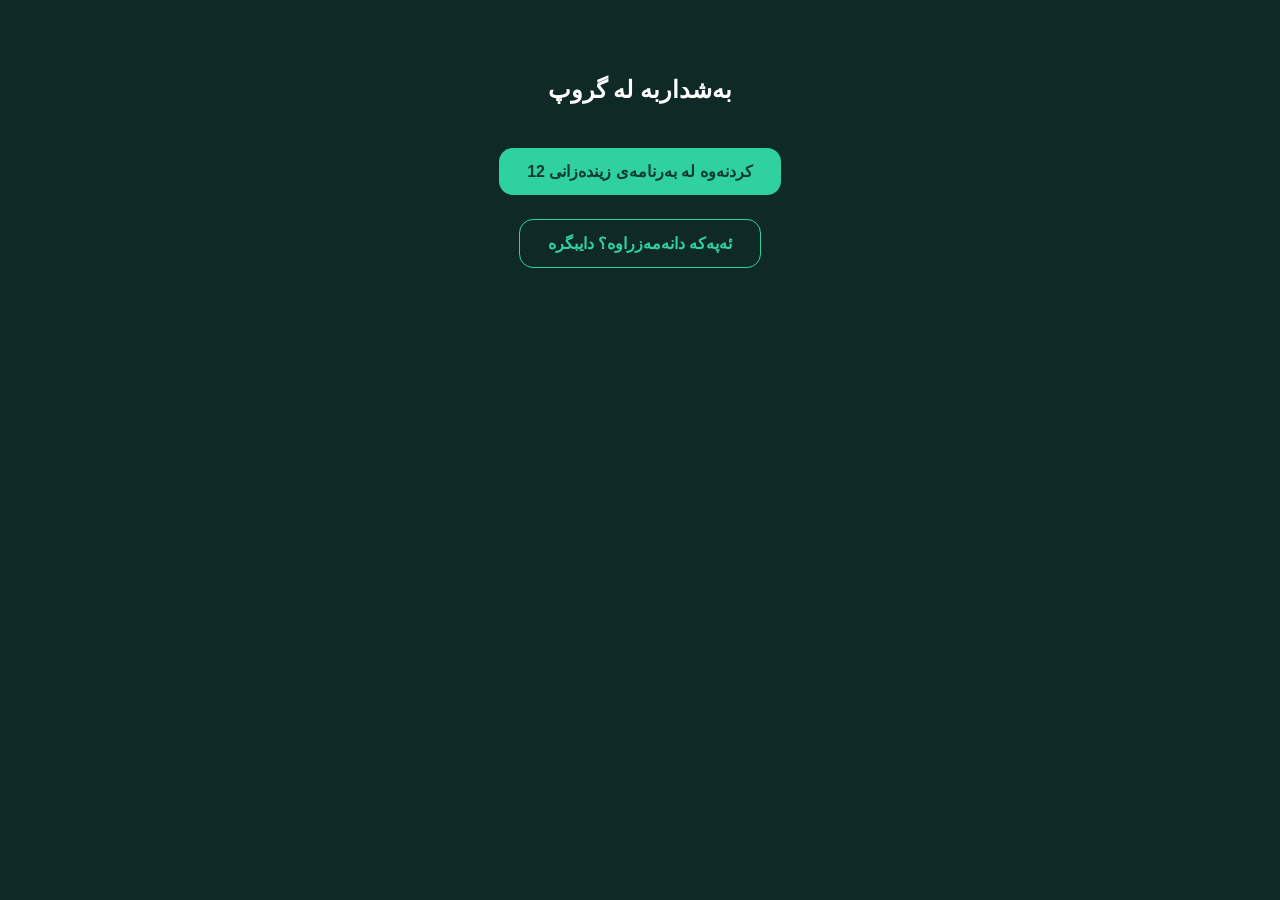
==== index.html @ 2c05be61 "Add files via upload" ====
<!doctype html>
<html lang="ckb" dir="rtl"><head><meta charset="utf-8">
<meta name="viewport" content="width=device-width,initial-scale=1">
<title>زیندەزانی 12</title>
<style>
@font-face{font-family:'Jack';src:url('/-bio-12/jack.ttf') format('truetype');font-display:swap}
body{font-family:'Jack',sans-serif;background:#0f2a26;color:#fff;text-align:center;padding:48px 20px}
a{font-family:'Jack',sans-serif;display:inline-block;margin-top:24px;padding:14px 28px;border-radius:14px;background:#2fd1a2;color:#0d3b32;font-weight:700;text-decoration:none}
a.s{background:transparent;color:#2fd1a2;border:1px solid #2fd1a2}
</style>
</head><body>
<h2 id="ttl">بەشداربە لە گروپ</h2>
<p id="sub" style="opacity:.8;font-size:15px;margin:8px 0 0"></p>
<a id="open" href="#">کردنەوە لە بەرنامەی زیندەزانی 12</a><br>
<a id="dl" class="s" href="#">ئەپەکە دانەمەزراوە؟ دایبگرە</a>
<div id="pb" style="display:none;max-width:320px;margin:20px auto 0"><div style="height:10px;border-radius:6px;background:#1d4a42;overflow:hidden"><div id="bar" style="height:100%;width:0;background:#2fd1a2"></div></div><p id="pt" style="font-size:14px;margin:8px 0 0"></p></div>
<script>
// لینکی ئەپەکە (Dropbox) — تەنها وەک سەرچاوە بەکاردێت، بەکارهێنەر ناچێتە سەر Dropbox
var DOWNLOAD_URL='https://www.dropbox.com/scl/fi/fghrzfbhfakaxjv3flxdk/12.apk?rlkey=funqbl5xqvf18g45a4vigxnnj&st=y2fxhq0s&dl=1';
var DIRECT_URL=DOWNLOAD_URL.replace('www.dropbox.com','dl.dropboxusercontent.com');
var FILE_NAME='زیندەزانی پۆلی 12.apk';

var code=(location.pathname.split('/').pop()||'').toUpperCase().replace(/[^A-Z0-9]/g,'');
var $=function(i){return document.getElementById(i)};
var duel=location.search.indexOf('duel')>=0;
if(duel){
  $('ttl').textContent='بانگێشتی پێشبڕکێی دوو کەسی';
  $('sub').textContent='هاوڕێکەت بانگێشتی کردوویت بۆ پێشبڕکێ لە زیندەزانی 12';
  $('open').textContent='کردنەوەی پێشبڕکێ لە بەرنامەکە';
}

var busy=false;
function saveBlob(b){
  var a=document.createElement('a');a.href=URL.createObjectURL(b);a.download=FILE_NAME;
  document.body.appendChild(a);a.click();
  setTimeout(function(){URL.revokeObjectURL(a.href);a.remove()},60000);
}
// ڕێگای یەدەگ: داگرتن لە ناو هەمان لاپەڕە بەبێ چوونە شوێنی تر
function frameDownload(){
  var f=document.createElement('iframe');f.style.display='none';f.src=DOWNLOAD_URL;document.body.appendChild(f);
  $('pt').textContent='داگرتن دەستی پێکرد...';
}
function startDownload(e){
  if(e)e.preventDefault();
  if(busy)return;busy=true;
  $('pb').style.display='block';$('bar').style.width='0';$('pt').textContent='...خەریکی داگرتنە';
  fetch(DIRECT_URL).then(function(r){
    if(!r.ok)throw 0;
    var total=+r.headers.get('content-length')||0;
    if(!r.body||!r.body.getReader)return r.blob();
    var rd=r.body.getReader(),parts=[],got=0;
    return (function pump(){return rd.read().then(function(x){
      if(x.done)return new Blob(parts,{type:'application/vnd.android.package-archive'});
      parts.push(x.value);got+=x.value.length;
      if(total){var p=Math.round(got/total*100);$('bar').style.width=p+'%';$('pt').textContent=p+'%'}
      else $('pt').textContent=(got/1048576).toFixed(1)+' MB';
      return pump();
    })})();
  }).then(function(b){
    $('bar').style.width='100%';$('pt').textContent='تەواو بوو ✓ — ئەپەکە بکەرەوە بۆ دامەزراندن';
    saveBlob(b);busy=false;
  }).catch(function(){busy=false;frameDownload();});
}
$('dl').href='#';
$('dl').addEventListener('click',startDownload);

// ئەگەر ئەپەکە دانەمەزرابوو، ڕاستەوخۆ هەمان لاپەڕە دایدەگرێت (نەک Dropbox)
var back=location.href.split('#')[0]+'#dl';
var link='intent://join/'+code+(duel?'?duel':'')+'#Intent;scheme=biology12;package=com.biology.class12;S.browser_fallback_url='+encodeURIComponent(back)+';end';
$('open').href=link;
if(location.hash=='#dl'){startDownload();}
else if(code.length==8){setTimeout(function(){location.href=link;},300);}
</script></body></html>
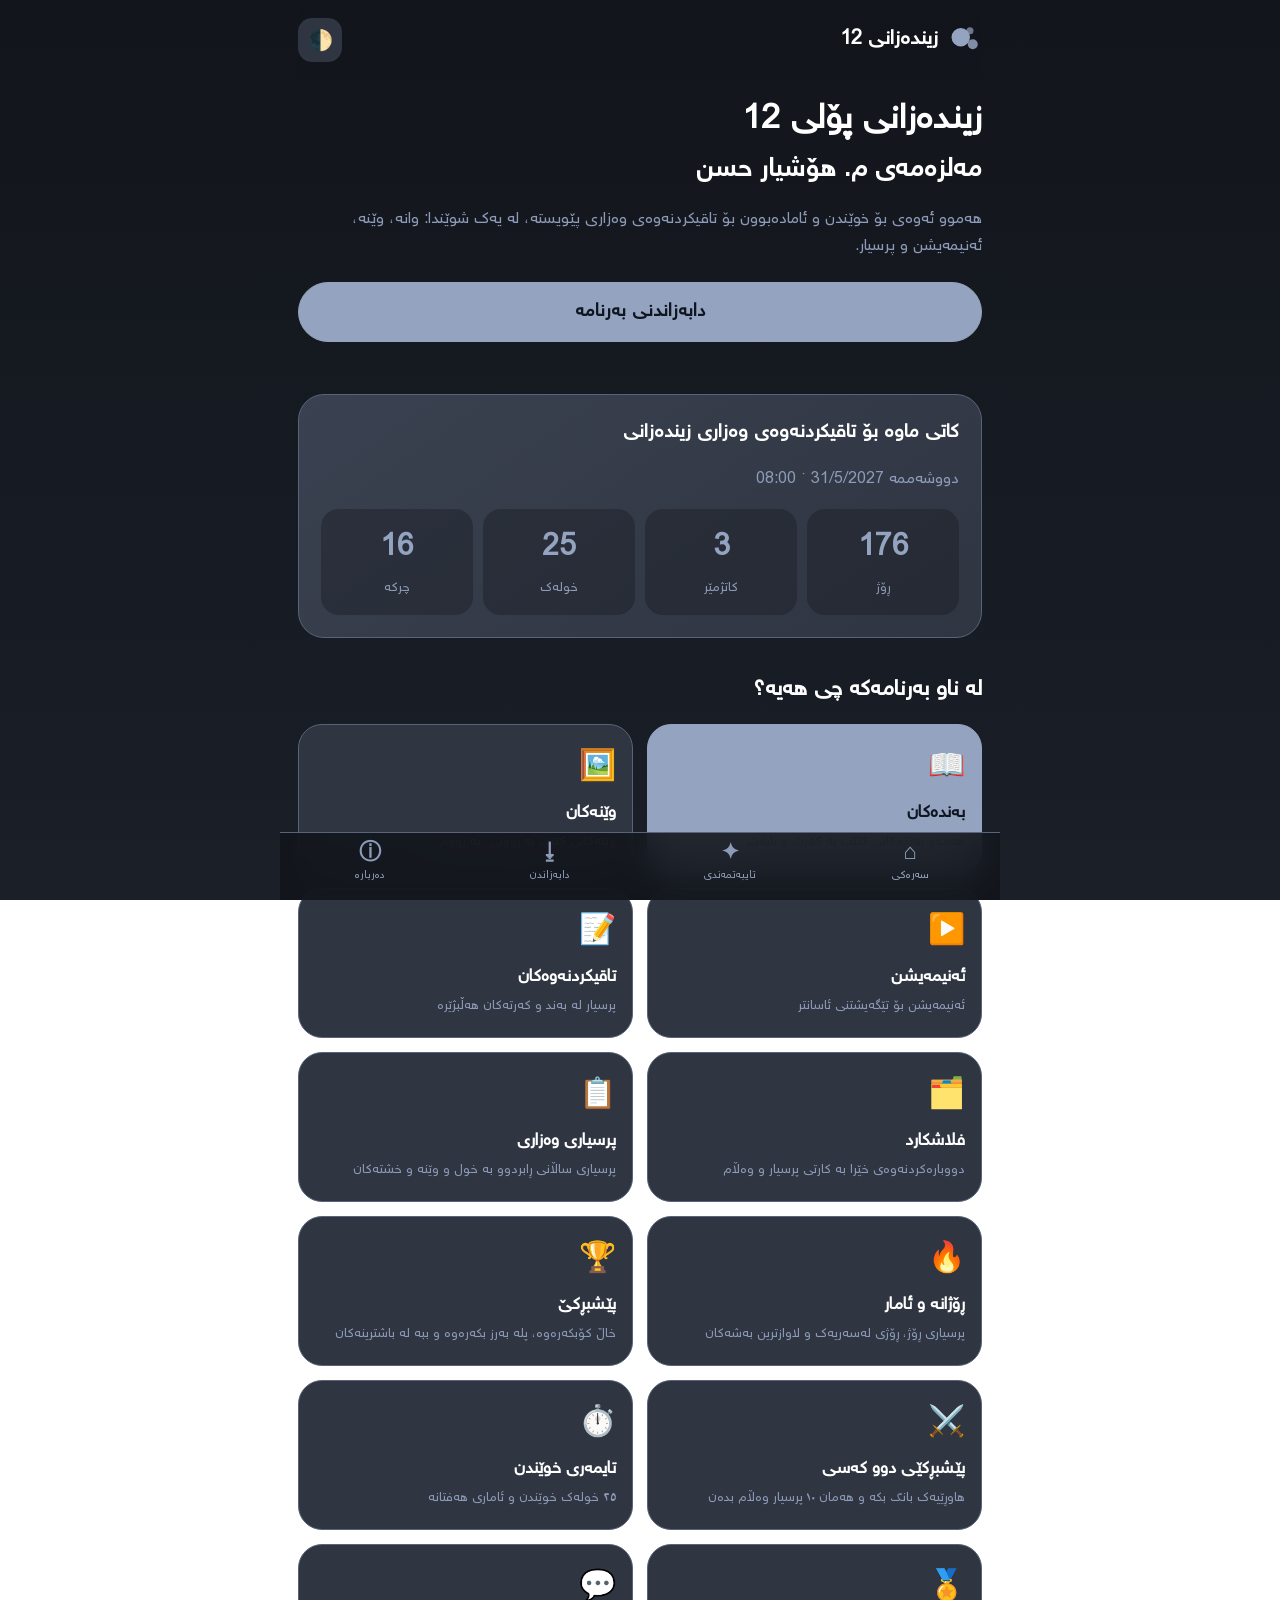
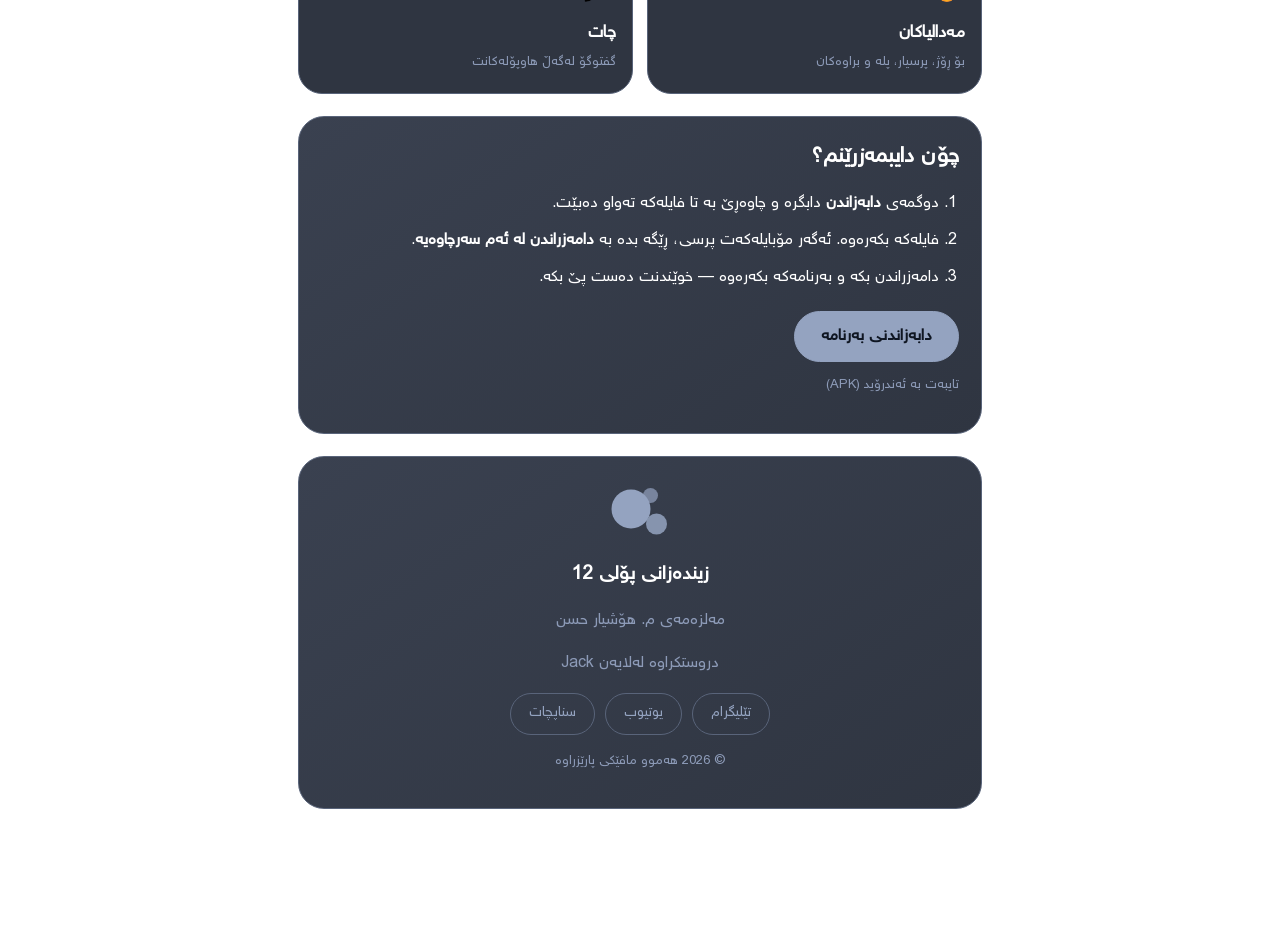
==== commit f87ff7ee: "Add files via upload" ====
--- a/index.html
+++ b/index.html
@@ -1,73 +1,134 @@
-<!doctype html>
-<html lang="ckb" dir="rtl"><head><meta charset="utf-8">
-<meta name="viewport" content="width=device-width,initial-scale=1">
-<title>زیندەزانی 12</title>
-<style>
-@font-face{font-family:'Jack';src:url('/-bio-12/jack.ttf') format('truetype');font-display:swap}
-body{font-family:'Jack',sans-serif;background:#0f2a26;color:#fff;text-align:center;padding:48px 20px}
-a{font-family:'Jack',sans-serif;display:inline-block;margin-top:24px;padding:14px 28px;border-radius:14px;background:#2fd1a2;color:#0d3b32;font-weight:700;text-decoration:none}
-a.s{background:transparent;color:#2fd1a2;border:1px solid #2fd1a2}
-</style>
-</head><body>
-<h2 id="ttl">بەشداربە لە گروپ</h2>
-<p id="sub" style="opacity:.8;font-size:15px;margin:8px 0 0"></p>
-<a id="open" href="#">کردنەوە لە بەرنامەی زیندەزانی 12</a><br>
-<a id="dl" class="s" href="#">ئەپەکە دانەمەزراوە؟ دایبگرە</a>
-<div id="pb" style="display:none;max-width:320px;margin:20px auto 0"><div style="height:10px;border-radius:6px;background:#1d4a42;overflow:hidden"><div id="bar" style="height:100%;width:0;background:#2fd1a2"></div></div><p id="pt" style="font-size:14px;margin:8px 0 0"></p></div>
-<script>
-// لینکی ئەپەکە (Dropbox) — تەنها وەک سەرچاوە بەکاردێت، بەکارهێنەر ناچێتە سەر Dropbox
-var DOWNLOAD_URL='https://www.dropbox.com/scl/fi/fghrzfbhfakaxjv3flxdk/12.apk?rlkey=funqbl5xqvf18g45a4vigxnnj&st=y2fxhq0s&dl=1';
-var DIRECT_URL=DOWNLOAD_URL.replace('www.dropbox.com','dl.dropboxusercontent.com');
-var FILE_NAME='زیندەزانی پۆلی 12.apk';
+<!DOCTYPE html>
+<html lang="ckb" dir="rtl">
+<head>
+<meta charset="UTF-8">
+<meta name="viewport" content="width=device-width, initial-scale=1.0">
+<meta name="theme-color" content="#12151b">
+<title>زیندەزانی پۆلی 12</title>
+<meta name="description" content="بەرنامەی زیندەزانی پۆلی 12 — وانە، وێنە، ئەنیمەیشن، تاقیکردنەوە و پرسیاری وەزاری لە یەک شوێندا.">
+<link rel="preconnect" href="https://fonts.googleapis.com">
+<link rel="stylesheet" href="https://fonts.googleapis.com/css2?family=Noto+Kufi+Arabic:wght@400;500;700&display=swap">
+<link rel="stylesheet" href="style.css">
+</head>
+<body>
+<svg width="0" height="0" style="position:absolute" aria-hidden="true">
+  <symbol id="logo" viewBox="0 0 48 48"><circle cx="18" cy="20" r="13" fill="currentColor"/><circle cx="35" cy="30" r="7" fill="currentColor" opacity=".85"/><circle cx="31" cy="11" r="5" fill="currentColor" opacity=".7"/></symbol>
+</svg>
 
-var code=(location.pathname.split('/').pop()||'').toUpperCase().replace(/[^A-Z0-9]/g,'');
-var $=function(i){return document.getElementById(i)};
-var duel=location.search.indexOf('duel')>=0;
-if(duel){
-  $('ttl').textContent='بانگێشتی پێشبڕکێی دوو کەسی';
-  $('sub').textContent='هاوڕێکەت بانگێشتی کردوویت بۆ پێشبڕکێ لە زیندەزانی 12';
-  $('open').textContent='کردنەوەی پێشبڕکێ لە بەرنامەکە';
-}
+<div class="wrap">
+  <header class="top">
+    <div class="brand" id="logoBtn"><svg class="logo"><use href="#logo"/></svg><span>زیندەزانی 12</span></div>
+    <button class="icon-btn" id="themeBtn" aria-label="دۆخی ڕووناک/تاریک">🌓</button>
+  </header>
 
-var busy=false;
-function saveBlob(b){
-  var a=document.createElement('a');a.href=URL.createObjectURL(b);a.download=FILE_NAME;
-  document.body.appendChild(a);a.click();
-  setTimeout(function(){URL.revokeObjectURL(a.href);a.remove()},60000);
-}
-// ڕێگای یەدەگ: داگرتن لە ناو هەمان لاپەڕە بەبێ چوونە شوێنی تر
-function frameDownload(){
-  var f=document.createElement('iframe');f.style.display='none';f.src=DOWNLOAD_URL;document.body.appendChild(f);
-  $('pt').textContent='داگرتن دەستی پێکرد...';
-}
-function startDownload(e){
-  if(e)e.preventDefault();
-  if(busy)return;busy=true;
-  $('pb').style.display='block';$('bar').style.width='0';$('pt').textContent='...خەریکی داگرتنە';
-  fetch(DIRECT_URL).then(function(r){
-    if(!r.ok)throw 0;
-    var total=+r.headers.get('content-length')||0;
-    if(!r.body||!r.body.getReader)return r.blob();
-    var rd=r.body.getReader(),parts=[],got=0;
-    return (function pump(){return rd.read().then(function(x){
-      if(x.done)return new Blob(parts,{type:'application/vnd.android.package-archive'});
-      parts.push(x.value);got+=x.value.length;
-      if(total){var p=Math.round(got/total*100);$('bar').style.width=p+'%';$('pt').textContent=p+'%'}
-      else $('pt').textContent=(got/1048576).toFixed(1)+' MB';
-      return pump();
-    })})();
-  }).then(function(b){
-    $('bar').style.width='100%';$('pt').textContent='تەواو بوو ✓ — ئەپەکە بکەرەوە بۆ دامەزراندن';
-    saveBlob(b);busy=false;
-  }).catch(function(){busy=false;frameDownload();});
-}
-$('dl').href='#';
-$('dl').addEventListener('click',startDownload);
+  <main>
+    <!-- بانگێشتی گروپ (تەنها کاتێک لینکی بانگێشت بەکاردێت دەردەکەوێت) -->
+    <section id="join" class="card join" hidden>
+      <h3>بەشداربە لە گروپ</h3>
+      <p class="code" id="joinCode"></p>
+      <a class="btn primary" id="joinOpen" href="#">کردنەوە لە بەرنامە</a>
+    </section>
 
-// ئەگەر ئەپەکە دانەمەزرابوو، ڕاستەوخۆ هەمان لاپەڕە دایدەگرێت (نەک Dropbox)
-var back=location.href.split('#')[0]+'#dl';
-var link='intent://join/'+code+(duel?'?duel':'')+'#Intent;scheme=biology12;package=com.biology.class12;S.browser_fallback_url='+encodeURIComponent(back)+';end';
-$('open').href=link;
-if(location.hash=='#dl'){startDownload();}
-else if(code.length==8){setTimeout(function(){location.href=link;},300);}
-</script></body></html>
+    <!-- سەرەکی -->
+    <section id="home" class="hero">
+      <h1>زیندەزانی پۆلی 12</h1>
+      <h2>مەلزەمەی م. هۆشیار حسن</h2>
+      <p class="lead">هەموو ئەوەی بۆ خوێندن و ئامادەبوون بۆ تاقیکردنەوەی وەزاری پێویستە، لە یەک شوێندا: وانە، وێنە، ئەنیمەیشن و پرسیار.</p>
+      <button class="btn primary big" id="dlBtn"><span id="dlText">دابەزاندنی بەرنامە</span></button>
+      <div class="progress" id="pb" hidden><div class="bar" id="bar"></div></div>
+      <p class="hint" id="pt"></p>
+      <p class="chip" id="verChip" hidden></p>
+    </section>
+
+    <section class="card count">
+      <h3>کاتی ماوە بۆ تاقیکردنەوەی وەزاری زیندەزانی</h3>
+      <p class="muted">دووشەممە 31/5/2027 · 08:00</p>
+      <div class="units">
+        <div><b id="cd">0</b><span>ڕۆژ</span></div>
+        <div><b id="ch">0</b><span>کاتژمێر</span></div>
+        <div><b id="cm">0</b><span>خولەک</span></div>
+        <div><b id="cs">0</b><span>چرکە</span></div>
+      </div>
+    </section>
+
+    <!-- تایبەتمەندییەکان -->
+    <section id="features">
+      <h2 class="sec">لە ناو بەرنامەکە چی هەیە؟</h2>
+      <div class="grid">
+        <article class="tile accent"><i>📖</i><h4>بەندەکان</h4><p>هەموو بەندەکانی کتێب بە کەرت و بابەت</p></article>
+        <article class="tile"><i>🖼️</i><h4>وێنەکان</h4><p>وێنەکانی کتێب بە ڕوونی، بە زووم</p></article>
+        <article class="tile"><i>▶️</i><h4>ئەنیمەیشن</h4><p>ئەنیمەیشن بۆ تێگەیشتنی ئاسانتر</p></article>
+        <article class="tile"><i>📝</i><h4>تاقیکردنەوەکان</h4><p>پرسیار لە بەند و کەرتەکان هەڵبژێرە</p></article>
+        <article class="tile"><i>🗂️</i><h4>فلاشکارد</h4><p>دووبارەکردنەوەی خێرا بە کارتی پرسیار و وەڵام</p></article>
+        <article class="tile"><i>📋</i><h4>پرسیاری وەزاری</h4><p>پرسیاری ساڵانی ڕابردوو بە خول و وێنە و خشتەکان</p></article>
+        <article class="tile"><i>🔥</i><h4>ڕۆژانە و ئامار</h4><p>پرسیاری ڕۆژ، ڕۆژی لەسەریەک و لاوازترین بەشەکان</p></article>
+        <article class="tile"><i>🏆</i><h4>پێشبڕکێ</h4><p>خاڵ کۆبکەرەوە، پلە بەرز بکەرەوە و ببە لە باشترینەکان</p></article>
+        <article class="tile"><i>⚔️</i><h4>پێشبڕکێی دوو کەسی</h4><p>هاوڕێیەک بانگ بکە و هەمان ١٠ پرسیار وەڵام بدەن</p></article>
+        <article class="tile"><i>⏱️</i><h4>تایمەری خوێندن</h4><p>٢٥ خولەک خوێندن و ئاماری هەفتانە</p></article>
+        <article class="tile"><i>🏅</i><h4>مەدالیاکان</h4><p>بۆ ڕۆژ، پرسیار، پلە و براوەکان</p></article>
+        <article class="tile"><i>💬</i><h4>چات</h4><p>گفتوگۆ لەگەڵ هاوپۆلەکانت</p></article>
+      </div>
+    </section>
+
+    <!-- دابەزاندن -->
+    <section id="get" class="card">
+      <h2 class="sec">چۆن دایبمەزرێنم؟</h2>
+      <ol class="steps">
+        <li>دوگمەی <b>دابەزاندن</b> دابگرە و چاوەڕێ بە تا فایلەکە تەواو دەبێت.</li>
+        <li>فایلەکە بکەرەوە. ئەگەر مۆبایلەکەت پرسی، ڕێگە بدە بە <b>دامەزراندن لە ئەم سەرچاوەیە</b>.</li>
+        <li>دامەزراندن بکە و بەرنامەکە بکەرەوە — خوێندنت دەست پێ بکە.</li>
+      </ol>
+      <button class="btn primary" id="dlBtn2">دابەزاندنی بەرنامە</button>
+      <p class="muted small">تایبەت بە ئەندرۆید (APK)</p>
+    </section>
+
+    <!-- دەربارە -->
+    <section id="about" class="card about">
+      <svg class="logo big"><use href="#logo"/></svg>
+      <h3>زیندەزانی پۆلی 12</h3>
+      <p class="muted">مەلزەمەی م. هۆشیار حسن</p>
+      <p class="muted">دروستکراوە لەلایەن Jack</p>
+      <div class="social">
+        <a href="https://t.me/j4ck_721" target="_blank" rel="noopener">تێلیگرام</a>
+        <a href="https://youtube.com/@j4ck_721s?si=1nM3JycZab2CD5dV" target="_blank" rel="noopener">یوتیوب</a>
+        <a href="https://www.snapchat.com/add/j4ck_721?share_id=8X2GFEWOdEA&locale=en-US" target="_blank" rel="noopener">سناپچات</a>
+      </div>
+      <p class="muted small">© 2026 هەموو مافێکی پارێزراوە</p>
+    </section>
+  </main>
+
+  <nav class="dock">
+    <a href="#home" class="active" data-s="home"><b>⌂</b><span>سەرەکی</span></a>
+    <a href="#features" data-s="features"><b>✦</b><span>تایبەتمەندی</span></a>
+    <a href="#get" data-s="get"><b>⭳</b><span>دابەزاندن</span></a>
+    <a href="#about" data-s="about"><b>ⓘ</b><span>دەربارە</span></a>
+  </nav>
+</div>
+
+<!-- بەشی شاراوە: تەنها خاوەنی وێبسایت (بە GitHub Token) -->
+<div class="modal" id="admin" hidden>
+  <div class="sheet">
+    <h3>پانێلی خاوەن</h3>
+    <label>GitHub Token</label>
+    <input id="aTok" type="password" autocomplete="off" placeholder="github_pat_...">
+    <label>ڕیپۆ (owner/repo)</label>
+    <input id="aRepo" dir="ltr" placeholder="username/-bio-12">
+    <label>لینکی نوێی بەرنامە</label>
+    <input id="aUrl" dir="ltr" placeholder="https://...">
+    <label>ژمارەی وەشان (هەڵبژاردەیی)</label>
+    <input id="aVer" dir="ltr" placeholder="1.2">
+    <label>تێبینی نوێکردنەوە (هەڵبژاردەیی)</label>
+    <input id="aNotes" placeholder="چی نوێ بووە؟">
+    <p class="small muted">Token تەنها لەسەر ئەم ئامێرەی تۆ هەڵدەگیرێت. دوای پاشەکەوتکردن نزیکەی ١ خولەک دەخایەنێت تا هەموو کەس لینکە نوێیەکە ببینێت.</p>
+    <p id="aMsg" class="msg" hidden></p>
+    <div class="row">
+      <button class="btn primary" id="aSave">پاشەکەوتکردن</button>
+      <button class="btn" id="aForget">لابردنی Token</button>
+      <button class="btn" id="aClose">داخستن</button>
+    </div>
+  </div>
+</div>
+
+<script src="script.js"></script>
+</body>
+</html>
--- a/style.css
+++ b/style.css
@@ -0,0 +1,76 @@
+@font-face{font-family:'Jack';src:url('jack.ttf') format('truetype');font-display:swap}
+:root{
+  --bg:#12151b; --bg2:#1a1f28; --card:#2f3541; --card2:#3a4150; --line:#59647a;
+  --text:#fff; --muted:#8d9bb8; --accent:#94a3c0; --on-accent:#0f1622;
+  --blue:#64b5f6; --ok:#4dd0b0; --err:#ff7a7a;
+}
+body.light{
+  --bg:#f3f5f9; --bg2:#e9edf4; --card:#fff; --card2:#eef1f7; --line:#c9d1e0;
+  --text:#121722; --muted:#6a768f; --accent:#5b6f99; --on-accent:#fff;
+}
+*{box-sizing:border-box;-webkit-tap-highlight-color:transparent}
+html{scroll-behavior:smooth}
+body{margin:0;font-family:'Jack','Noto Kufi Arabic',sans-serif;background:linear-gradient(180deg,var(--bg),var(--bg2));
+  background-attachment:fixed;color:var(--text);transition:background .3s,color .3s;line-height:1.7}
+.wrap{max-width:720px;margin:0 auto;padding:0 18px 110px}
+.top{display:flex;justify-content:space-between;align-items:center;padding:18px 0;position:sticky;top:0;z-index:5;background:linear-gradient(var(--bg),transparent)}
+.brand{display:flex;align-items:center;gap:10px;font-weight:700;font-size:20px;cursor:pointer;user-select:none}
+.logo{width:34px;height:34px;color:var(--accent)} .logo.big{width:72px;height:72px}
+.icon-btn{width:44px;height:44px;border-radius:14px;border:0;background:var(--card);color:var(--accent);font-size:20px;cursor:pointer}
+
+.hero{padding:18px 0 8px}
+.hero h1{font-size:34px;line-height:1.35;margin:0}
+.hero h2{font-size:26px;margin:4px 0 14px;font-weight:700}
+.lead{color:var(--muted);font-size:16px;margin:0 0 22px}
+.btn{display:inline-block;font-family:inherit;font-size:16px;font-weight:700;padding:13px 26px;border-radius:999px;
+  border:1.5px solid var(--line);background:transparent;color:var(--accent);cursor:pointer;text-decoration:none;text-align:center}
+.btn.primary{background:var(--accent);color:var(--on-accent);border-color:var(--accent)}
+.btn.big{width:100%;padding:16px;font-size:18px}
+.btn:active{transform:scale(.98)} .btn[disabled]{opacity:.6}
+.progress{height:10px;border-radius:6px;background:var(--card);margin-top:16px;overflow:hidden}
+.bar{height:100%;width:0;background:var(--accent);transition:width .15s}
+.hint{color:var(--muted);font-size:14px;margin:8px 0 0;min-height:1em}
+.chip{display:inline-block;margin:10px 0 0;padding:4px 14px;border-radius:999px;background:var(--card);color:var(--accent);font-size:13px}
+
+.card{background:linear-gradient(145deg,var(--card2),var(--card));border:1.5px solid var(--line);border-radius:26px;padding:22px;margin:22px 0}
+.card h3{margin:0 0 4px;font-size:19px}
+.muted{color:var(--muted)} .small{font-size:13px}
+.count .units{display:grid;grid-template-columns:repeat(4,1fr);gap:10px;margin-top:16px}
+.units div{background:color-mix(in srgb,var(--bg) 35%,transparent);border-radius:18px;padding:14px 4px;text-align:center}
+.units b{display:block;font-size:30px;color:var(--accent);font-variant-numeric:tabular-nums}
+.units span{font-size:13px;color:var(--muted)}
+
+.sec{font-size:22px;margin:34px 0 14px}
+.card .sec{margin-top:0}
+.grid{display:grid;grid-template-columns:1fr 1fr;gap:14px}
+.tile{background:var(--card);border:1.5px solid var(--line);border-radius:24px;padding:18px 16px;min-height:150px}
+.tile.accent{background:var(--accent);color:var(--on-accent);border-color:var(--accent)}
+.tile.accent p{color:inherit;opacity:.8}
+.tile i{font-style:normal;font-size:30px;display:block;margin-bottom:6px}
+.tile h4{margin:0 0 4px;font-size:17px}
+.tile p{margin:0;font-size:13px;color:var(--muted)}
+
+.steps{padding:0 20px 0 0;margin:0 0 20px;color:var(--text)} .steps li{margin-bottom:10px}
+.about{text-align:center} .about .logo{margin:0 auto 8px;display:block}
+.social{display:flex;gap:10px;justify-content:center;flex-wrap:wrap;margin:16px 0}
+.social a{padding:8px 18px;border-radius:999px;border:1.5px solid var(--line);color:var(--accent);text-decoration:none;font-size:14px}
+.join{text-align:center;border-color:var(--accent)}
+.code{font-size:26px;letter-spacing:4px;font-weight:700;color:var(--accent);margin:6px 0 14px;direction:ltr}
+
+.dock{position:fixed;bottom:0;left:0;right:0;max-width:720px;margin:0 auto;display:flex;justify-content:space-around;
+  background:color-mix(in srgb,var(--bg) 88%,transparent);backdrop-filter:blur(18px);border-top:1px solid var(--line);padding:8px 0 14px;z-index:6}
+.dock a{flex:1;display:flex;flex-direction:column;align-items:center;color:var(--muted);text-decoration:none;font-size:11px}
+.dock a b{font-size:22px;line-height:1.2}
+.dock a.active{color:var(--accent)}
+
+.modal{position:fixed;inset:0;background:rgba(0,0,0,.65);display:flex;align-items:center;justify-content:center;padding:16px;z-index:20}
+.modal[hidden]{display:none}
+.sheet{width:100%;max-width:440px;max-height:92vh;overflow:auto;background:var(--card);border:1.5px solid var(--line);border-radius:24px;padding:22px}
+.sheet h3{margin:0 0 10px}
+.sheet label{display:block;font-size:13px;color:var(--muted);margin:12px 0 4px}
+.sheet input{width:100%;padding:12px 14px;border-radius:14px;border:1.5px solid var(--line);background:var(--bg);color:var(--text);font-family:inherit;font-size:15px}
+.row{display:flex;gap:8px;flex-wrap:wrap;margin-top:14px}
+.row .btn{padding:10px 18px;font-size:14px}
+.msg{padding:10px 12px;border-radius:12px;background:var(--bg);font-size:14px}
+.msg.ok{color:var(--ok)} .msg.err{color:var(--err)}
+[hidden]{display:none!important}
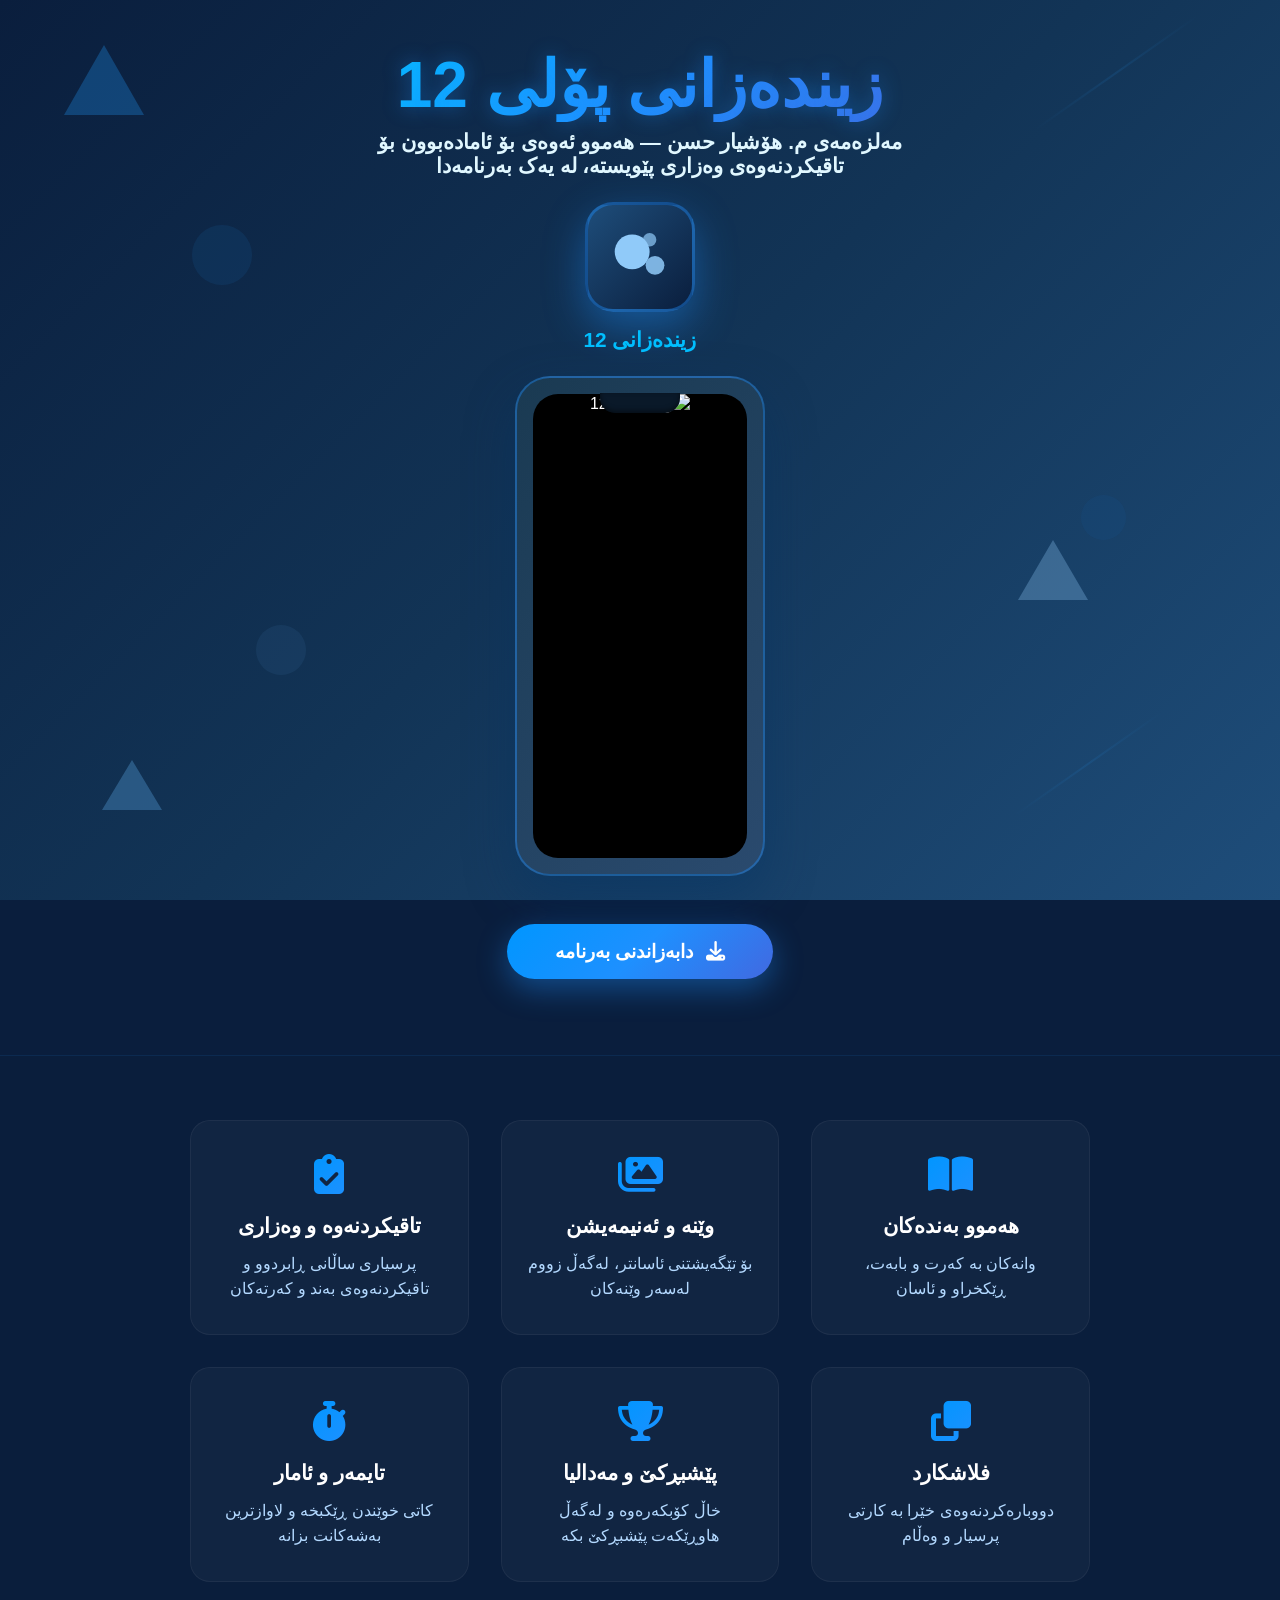
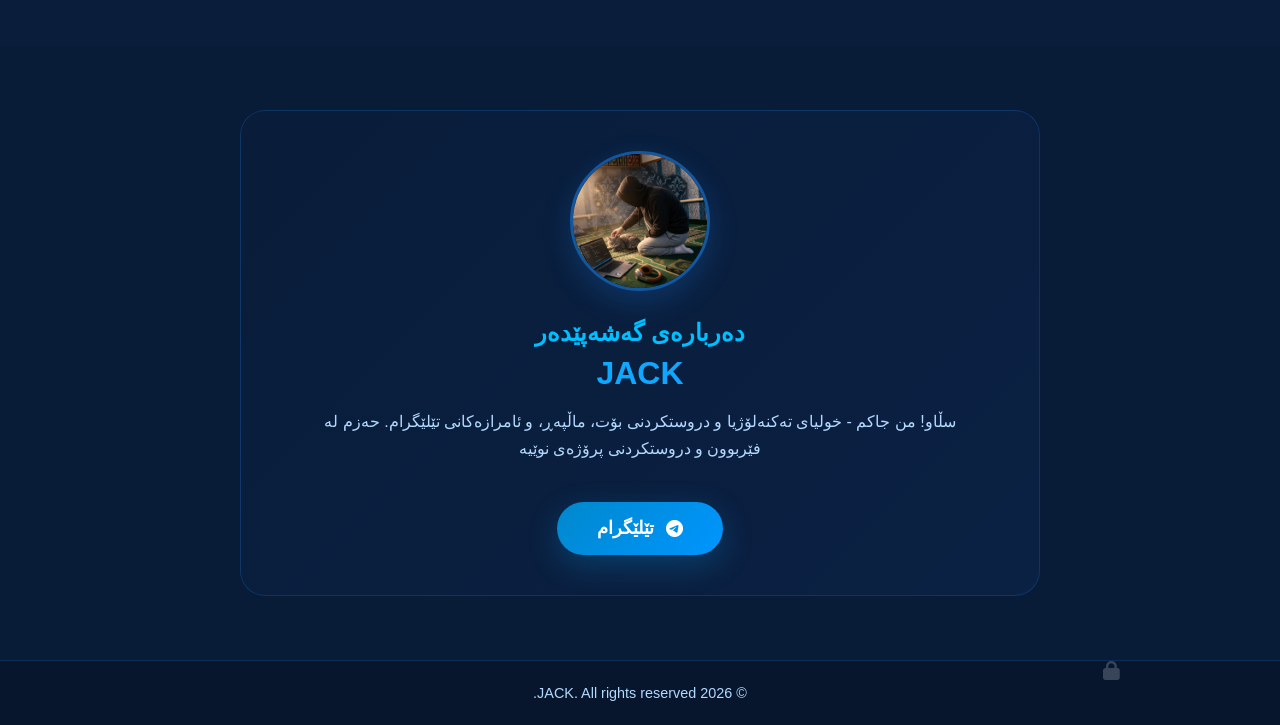
==== commit b67a16b8: "Add files via upload" ====
--- a/index.html
+++ b/index.html
@@ -1,134 +1,297 @@
 <!DOCTYPE html>
-<html lang="ckb" dir="rtl">
+<html lang="ku" dir="rtl">
 <head>
-<meta charset="UTF-8">
-<meta name="viewport" content="width=device-width, initial-scale=1.0">
-<meta name="theme-color" content="#12151b">
-<title>زیندەزانی پۆلی 12</title>
-<meta name="description" content="بەرنامەی زیندەزانی پۆلی 12 — وانە، وێنە، ئەنیمەیشن، تاقیکردنەوە و پرسیاری وەزاری لە یەک شوێندا.">
-<link rel="preconnect" href="https://fonts.googleapis.com">
-<link rel="stylesheet" href="https://fonts.googleapis.com/css2?family=Noto+Kufi+Arabic:wght@400;500;700&display=swap">
-<link rel="stylesheet" href="style.css">
+    <meta charset="UTF-8">
+    <meta name="viewport" content="width=device-width, initial-scale=1.0">
+    <title>زیندەزانی پۆلی 12 — بەرنامەی ئەندرۆید</title>
+    <meta name="description" content="بەرنامەی زیندەزانی پۆلی 12، مەلزەمەی م. هۆشیار حسن — وانە، وێنە، ئەنیمەیشن و پرسیاری وەزاری لە یەک بەرنامەدا.">
+    <link rel="stylesheet" href="https://cdnjs.cloudflare.com/ajax/libs/font-awesome/6.4.0/css/all.min.css">
+    
+    <style>
+        /* Barkrdni Fonti Speda */
+        @font-face {
+            font-family: 'Speda';
+            src: url('Speda-Bold.ttf') format('truetype');
+            font-weight: normal;
+            font-style: normal;
+        }
+
+        /* ڕێکخستنی گشتی */
+        * {
+            margin: 0;
+            padding: 0;
+            box-sizing: border-box;
+            -webkit-tap-highlight-color: transparent;
+        }
+
+        body {
+            font-family: 'Speda', sans-serif;
+            background: #0a1e3d;
+            color: #ffffff;
+            overflow-x: hidden;
+            position: relative;
+        }
+
+        /* --- BACKGROUND ANIMATION --- */
+        .bg-animation {
+            position: fixed;
+            top: 0;
+            left: 0;
+            width: 100%;
+            height: 100%;
+            z-index: 0;
+            overflow: hidden;
+            background: linear-gradient(135deg, #0a1e3d 0%, #123456 50%, #1e4d7a 100%);
+            pointer-events: none;
+        }
+
+        .geometric-shape { position: absolute; opacity: 0.3; will-change: transform; }
+        .triangle { width: 0; height: 0; border-style: solid; }
+        .circle { border-radius: 50%; background: #2196F3; }
+
+        /* Animation Keyframes & Shapes */
+        .triangle-1 { border-width: 0 40px 70px 40px; border-color: transparent transparent #2196F3 transparent; top: 5%; left: 5%; animation: float-shape 15s ease-in-out infinite; }
+        .triangle-2 { border-width: 60px 35px 0 35px; border-color: #42a5f5 transparent transparent transparent; top: 15%; right: 8%; animation: float-shape 18s ease-in-out infinite reverse; }
+        .triangle-3 { border-width: 0 30px 50px 30px; border-color: transparent transparent #64b5f6 transparent; bottom: 10%; left: 8%; animation: float-shape 20s ease-in-out infinite; }
+        .triangle-4 { border-width: 50px 30px 0 30px; border-color: #1976d2 transparent transparent transparent; bottom: 5%; right: 5%; animation: float-shape 17s ease-in-out infinite reverse; }
+        .triangle-outline-1 { border-width: 0 35px 60px 35px; border-color: transparent transparent transparent transparent; border-bottom-color: #90caf9; border-style: solid; top: 60%; right: 15%; animation: rotate-shape 30s linear infinite; }
+        .triangle-outline-2 { border-width: 45px 25px 0 25px; border-color: transparent transparent transparent transparent; border-top-color: #64b5f6; border-style: solid; top: 70%; left: 12%; animation: rotate-shape 35s linear infinite reverse; }
+        .circle-1 { width: 60px; height: 60px; top: 25%; left: 15%; background: rgba(33, 150, 243, 0.3); animation: pulse-shape 8s ease-in-out infinite; }
+        .circle-2 { width: 40px; height: 40px; top: 45%; right: 20%; background: rgba(66, 165, 245, 0.25); animation: pulse-shape 10s ease-in-out infinite; }
+        .circle-3 { width: 50px; height: 50px; bottom: 25%; left: 20%; background: rgba(100, 181, 246, 0.25); animation: pulse-shape 12s ease-in-out infinite; }
+        .circle-4 { width: 35px; height: 35px; top: 35%; left: 8%; background: rgba(144, 202, 249, 0.2); animation: pulse-shape 9s ease-in-out infinite; }
+        .circle-5 { width: 45px; height: 45px; bottom: 40%; right: 12%; background: rgba(25, 118, 210, 0.25); animation: pulse-shape 11s ease-in-out infinite; }
+        .diagonal-line { position: absolute; height: 2px; background: linear-gradient(90deg, transparent, rgba(33, 150, 243, 0.4), transparent); opacity: 0.3; }
+        .line-1 { width: 200px; top: 8%; right: 5%; transform: rotate(-35deg); animation: slide-line 16s ease-in-out infinite; }
+        .line-2 { width: 250px; top: 12%; left: 10%; transform: rotate(-35deg); animation: slide-line 18s ease-in-out infinite reverse; }
+        .line-3 { width: 180px; bottom: 15%; right: 8%; transform: rotate(-35deg); animation: slide-line 20s ease-in-out infinite; }
+        .line-4 { width: 220px; bottom: 8%; left: 5%; transform: rotate(-35deg); animation: slide-line 17s ease-in-out infinite reverse; }
+
+        @keyframes float-shape { 0%, 100% { transform: translate3d(0,0,0); } 50% { transform: translate3d(15px, -15px, 0); } }
+        @keyframes pulse-shape { 0%, 100% { transform: scale(1); opacity: 0.25; } 50% { transform: scale(1.1); opacity: 0.35; } }
+        @keyframes rotate-shape { 0% { transform: rotate(0deg); } 100% { transform: rotate(360deg); } }
+        @keyframes slide-line { 0%, 100% { transform: translateX(0) rotate(-35deg); opacity: 0.2; } 50% { transform: translateX(20px) rotate(-35deg); opacity: 0.4; } }
+
+        /* --- Container --- */
+        .container { position: relative; z-index: 1; max-width: 1000px; margin: 0 auto; padding: 0 1.5rem; }
+
+        /* --- Hero Section --- */
+        .hero { min-height: 100vh; display: flex; flex-direction: column; justify-content: center; align-items: center; text-align: center; padding: 3rem 0; }
+        
+        /* GORANKARI: white-space: nowrap BO NAHESHTNI DABAZIN */
+        .hero-title { 
+            font-size: 4rem; 
+            font-weight: 900; 
+            margin-bottom: 0.5rem; 
+            background: linear-gradient(135deg, #00bfff 0%, #1e90ff 50%, #4169e1 100%); 
+            -webkit-background-clip: text; 
+            -webkit-text-fill-color: transparent; 
+            animation: glow 3s ease-in-out infinite alternate; 
+            text-shadow: 0 0 20px rgba(30, 144, 255, 0.4);
+            white-space: nowrap; /* ئەم کۆدە ناهێڵێت ناوەکە ببێت بە دوو بەش */
+        }
+        
+        @keyframes glow { from { filter: drop-shadow(0 0 10px rgba(0, 191, 255, 0.3)); } to { filter: drop-shadow(0 0 20px rgba(30, 144, 255, 0.5)); } }
+        .hero-slogan { font-size: 1.3rem; font-weight: 600; color: #e0f7ff; margin-bottom: 1.5rem; max-width: 600px; }
+
+        .app-icon-section { margin: 1.5rem 0; display: flex; flex-direction: column; align-items: center; gap: 1rem; }
+        .app-icon { width: 110px; height: 110px; border-radius: 28px; box-shadow: 0 15px 40px rgba(30, 144, 255, 0.4); animation: icon-float 3s ease-in-out infinite; object-fit: cover; border: 3px solid rgba(30, 144, 255, 0.4); }
+        @keyframes icon-float { 0%, 100% { transform: translateY(0); } 50% { transform: translateY(-8px); } }
+        .app-icon-title { font-size: 1.3rem; font-weight: 700; color: #00bfff; }
+
+        .phone-mockup { width: 250px; height: 500px; background: linear-gradient(135deg, #1a3a52 0%, #2a4a6e 100%); border-radius: 35px; margin: 1.5rem auto; padding: 1rem; box-shadow: 0 20px 50px rgba(0, 50, 100, 0.4); position: relative; display: flex; justify-content: center; align-items: center; border: 2px solid rgba(30, 144, 255, 0.4); animation: phone-float 3s ease-in-out infinite; }
+        @keyframes phone-float { 0%, 100% { transform: translateY(0); } 50% { transform: translateY(-6px); } }
+        .phone-mockup::before { content: ''; position: absolute; top: 15px; left: 50%; transform: translateX(-50%); width: 80px; height: 20px; background: #0a1929; border-radius: 0 0 15px 15px; box-shadow: inset 0 -2px 5px rgba(0, 0, 0, 0.5); }
+        .phone-screen { width: 100%; height: 100%; background: #000; border-radius: 25px; overflow: hidden; }
+        .phone-app-image { width: 100%; height: 100%; object-fit: cover; }
+
+        /* --- Download Button --- */
+        .download-btn { padding: 1rem 3rem; font-size: 1.2rem; font-weight: 800; background: linear-gradient(135deg, #0096ff 0%, #1e90ff 50%, #4169e1 100%); border: none; border-radius: 50px; color: white; cursor: pointer; display: inline-flex; align-items: center; gap: 0.8rem; transition: all 0.3s ease; box-shadow: 0 10px 30px rgba(30, 144, 255, 0.4); margin-top: 1.5rem; font-family: 'Speda', sans-serif; position: relative; overflow: hidden; }
+        .download-btn:hover { transform: translateY(-2px); box-shadow: 0 15px 40px rgba(30, 144, 255, 0.6); }
+
+        /* --- FEATURES --- */
+        .features { padding: 4rem 0; background: rgba(10, 30, 60, 0.5); border-top: 1px solid rgba(30, 144, 255, 0.1); }
+        .features-grid { display: grid; grid-template-columns: repeat(auto-fit, minmax(240px, 1fr)); gap: 2rem; max-width: 900px; margin: 0 auto; }
+        .feature-card { text-align: center; padding: 2rem 1.5rem; background: rgba(255, 255, 255, 0.03); border-radius: 20px; border: 1px solid rgba(255, 255, 255, 0.05); position: relative; transition: all 0.4s cubic-bezier(0.25, 0.8, 0.25, 1); overflow: hidden; transform-style: preserve-3d; perspective: 1000px; }
+        .feature-card::before { content: ''; position: absolute; top: 0; left: 0; right: 0; bottom: 0; border-radius: 20px; padding: 2px; background: linear-gradient(45deg, transparent, #00bfff, transparent); -webkit-mask: linear-gradient(#fff 0 0) content-box, linear-gradient(#fff 0 0); -webkit-mask-composite: xor; mask-composite: exclude; opacity: 0; transition: opacity 0.4s ease; }
+        .feature-card:hover { transform: translateY(-10px) scale(1.02); background: rgba(10, 30, 60, 0.8); box-shadow: 0 20px 40px rgba(0, 0, 0, 0.4); }
+        .feature-card:hover::before { opacity: 1; }
+        .feature-icon { font-size: 2.5rem; background: linear-gradient(135deg, #0096ff 0%, #1e90ff 100%); -webkit-background-clip: text; -webkit-text-fill-color: transparent; margin-bottom: 1rem; display: inline-block; transition: transform 0.4s ease; }
+        .feature-card:hover .feature-icon { transform: scale(1.2) rotateY(180deg); }
+        .feature-title { font-size: 1.3rem; font-weight: 700; margin-bottom: 0.8rem; color: #fff; }
+        .feature-description { font-size: 1rem; color: #b3d9ff; line-height: 1.6; }
+
+        /* --- About Section --- */
+        .about { padding: 4rem 0; background: rgba(5, 20, 40, 0.3); }
+        .about-card { max-width: 800px; margin: 0 auto; padding: 2.5rem; background: linear-gradient(135deg, rgba(10, 30, 60, 0.6) 0%, rgba(15, 40, 80, 0.5) 100%); border-radius: 25px; border: 1px solid rgba(30, 144, 255, 0.2); text-align: center; }
+        .profile-pic { width: 140px; height: 140px; border-radius: 50%; object-fit: cover; margin-bottom: 1.5rem; border: 3px solid rgba(30, 144, 255, 0.5); box-shadow: 0 10px 30px rgba(30, 144, 255, 0.2); }
+        .about-title { font-size: 1.5rem; color: #00bfff; margin-bottom: 0.5rem; font-weight: 700; }
+        .developer-name { font-size: 2rem; font-weight: 900; background: linear-gradient(135deg, #00bfff 0%, #1e90ff 100%); -webkit-background-clip: text; -webkit-text-fill-color: transparent; margin-bottom: 1rem; }
+        .about-description { font-size: 1rem; color: #b3d9ff; line-height: 1.7; margin-bottom: 2.5rem; max-width: 650px; margin-left: auto; margin-right: auto; }
+        .info-grid { display: grid; grid-template-columns: repeat(auto-fit, minmax(250px, 1fr)); gap: 1.5rem; margin-bottom: 2.5rem; text-align: right; }
+        .info-section { background: rgba(10, 30, 60, 0.4); padding: 1.5rem; border-radius: 15px; border: 1px solid rgba(30, 144, 255, 0.2); }
+        .info-title { font-size: 1.1rem; font-weight: 700; color: #00bfff; margin-bottom: 1rem; display: flex; align-items: center; justify-content: flex-end; gap: 0.5rem; }
+        .info-list { list-style: none; color: #b3d9ff; }
+        .info-list li { padding: 0.5rem 0; font-size: 1rem; border-bottom: 1px solid rgba(30, 144, 255, 0.1); }
+        .telegram-btn { display: inline-flex; align-items: center; gap: 0.8rem; padding: 1rem 2.5rem; font-size: 1.1rem; font-weight: 700; background: linear-gradient(135deg, #0088cc 0%, #0096ff 100%); color: white; text-decoration: none; border-radius: 50px; transition: all 0.3s ease; box-shadow: 0 10px 30px rgba(0, 136, 204, 0.3); font-family: 'Speda', sans-serif; }
+        .telegram-btn:hover { transform: translateY(-3px) scale(1.05); background: linear-gradient(135deg, #0096ff 0%, #00bfff 100%); }
+        footer { padding: 1.5rem 0; text-align: center; background: rgba(5, 15, 30, 0.5); border-top: 1px solid rgba(30, 144, 255, 0.2); color: #b3d9ff; font-size: 0.9rem; position: relative; }
+
+        /* --- ADMIN PANEL STYLES --- */
+        .admin-trigger { position: absolute; bottom: 20px; right: 20px; color: rgba(255, 255, 255, 0.2); cursor: pointer; font-size: 1.2rem; transition: 0.3s; }
+        .admin-trigger:hover { color: #00bfff; }
+        .admin-modal { display: none; position: fixed; top: 0; left: 0; width: 100%; height: 100%; background: rgba(0, 0, 0, 0.8); backdrop-filter: blur(5px); z-index: 1000; justify-content: center; align-items: center; }
+        .admin-content { background: #0f2a4a; padding: 2rem; border-radius: 20px; border: 2px solid #00bfff; text-align: center; width: 90%; max-width: 400px; box-shadow: 0 0 30px rgba(0, 191, 255, 0.3); }
+        .admin-input { width: 100%; padding: 10px; margin: 10px 0; border-radius: 10px; border: 1px solid #1e90ff; background: #0a1e3d; color: white; font-family: 'Speda', sans-serif; text-align: center; }
+        .admin-btn { background: #00bfff; color: white; border: none; padding: 10px 20px; border-radius: 10px; cursor: pointer; font-weight: bold; font-family: 'Speda', sans-serif; }
+        .close-modal { position: absolute; top: 20px; right: 20px; color: white; font-size: 1.5rem; cursor: pointer; }
+
+        /* Responsive */
+        @media (max-width: 768px) {
+            .hero-title { 
+                font-size: 2.2rem; /* فۆنتەکە کەمێک بچوککرایەوە بۆ مۆبایل تا لە یەک دێڕ جێی بێتەوە */
+            } 
+            .phone-mockup { width: 220px; height: 440px; } 
+            .download-btn { font-size: 1.1rem; padding: 0.9rem 2.5rem; } 
+            .feature-card { padding: 1.5rem; } 
+            .container { padding: 0 1rem; } 
+        }
+        @media (max-width: 480px) { 
+            .hero-title { 
+                font-size: 2rem; /* بچوکتر بۆ مۆبایلی زۆر بچوک */
+            } 
+            .app-icon { width: 90px; height: 90px; } 
+            .phone-mockup { width: 200px; height: 400px; } 
+            .download-btn { font-size: 1rem; padding: 0.8rem 2rem; } 
+        }
+    
+        /* --- زیادکراوەکان --- */
+        .app-icon { display:flex; align-items:center; justify-content:center; background:linear-gradient(135deg,#1e4d7a,#0a1e3d); color:#90caf9; }
+        .app-icon svg { width:62%; height:62%; }
+        .phone-app-image { transition: opacity .5s; }
+        .progress { height:10px; width:min(320px,80vw); border-radius:6px; background:rgba(255,255,255,.12); margin:1.2rem auto 0; overflow:hidden; }
+        .bar { height:100%; width:0; background:linear-gradient(90deg,#00bfff,#4169e1); transition:width .15s; }
+        .hint { color:#b3d9ff; font-size:.95rem; margin-top:.6rem; min-height:1.2em; }
+        .chip { display:inline-block; margin-top:.8rem; padding:2px 14px; border-radius:999px; background:rgba(30,144,255,.2); color:#90caf9; font-size:.85rem; }
+        .join { position:relative; z-index:1; text-align:center; padding:1rem; background:rgba(10,30,60,.85); border-bottom:1px solid rgba(30,144,255,.4); }
+        .join .code { font-size:1.6rem; letter-spacing:4px; color:#00bfff; direction:ltr; margin:.3rem 0 .8rem; }
+        .join .download-btn { margin-top:0; }
+        .admin-content { max-height:92vh; overflow:auto; text-align:right; }
+        .admin-content h3 { text-align:center; margin-bottom:.5rem; }
+        .admin-content label { display:block; font-size:.85rem; color:#90caf9; margin-top:.6rem; }
+        .admin-input { text-align:left; direction:ltr; }
+        .admin-input.rtl { text-align:right; direction:rtl; }
+        .admin-msg { margin-top:.8rem; font-size:.9rem; }
+        .admin-btns { display:flex; gap:8px; flex-wrap:wrap; justify-content:center; margin-top:1rem; }
+        .admin-btn.sec { background:transparent; border:1px solid #1e90ff; }
+        [hidden] { display:none !important; }
+</style>
 </head>
 <body>
-<svg width="0" height="0" style="position:absolute" aria-hidden="true">
-  <symbol id="logo" viewBox="0 0 48 48"><circle cx="18" cy="20" r="13" fill="currentColor"/><circle cx="35" cy="30" r="7" fill="currentColor" opacity=".85"/><circle cx="31" cy="11" r="5" fill="currentColor" opacity=".7"/></symbol>
-</svg>
-
-<div class="wrap">
-  <header class="top">
-    <div class="brand" id="logoBtn"><svg class="logo"><use href="#logo"/></svg><span>زیندەزانی 12</span></div>
-    <button class="icon-btn" id="themeBtn" aria-label="دۆخی ڕووناک/تاریک">🌓</button>
-  </header>
-
-  <main>
-    <!-- بانگێشتی گروپ (تەنها کاتێک لینکی بانگێشت بەکاردێت دەردەکەوێت) -->
-    <section id="join" class="card join" hidden>
-      <h3>بەشداربە لە گروپ</h3>
-      <p class="code" id="joinCode"></p>
-      <a class="btn primary" id="joinOpen" href="#">کردنەوە لە بەرنامە</a>
+    <svg width="0" height="0" style="position:absolute" aria-hidden="true">
+        <symbol id="logo" viewBox="0 0 48 48"><circle cx="18" cy="20" r="13" fill="currentColor"/><circle cx="35" cy="30" r="7" fill="currentColor" opacity=".85"/><circle cx="31" cy="11" r="5" fill="currentColor" opacity=".7"/></symbol>
+    </svg>
+
+    <div class="bg-animation">
+        <div class="geometric-shape triangle triangle-1"></div>
+        <div class="geometric-shape triangle triangle-3"></div>
+        <div class="geometric-shape triangle triangle-outline-1"></div>
+        <div class="geometric-shape circle circle-1"></div>
+        <div class="geometric-shape circle circle-3"></div>
+        <div class="geometric-shape circle circle-5"></div>
+        <div class="diagonal-line line-1"></div>
+        <div class="diagonal-line line-3"></div>
+    </div>
+
+    <!-- بانگێشتی گروپ (تەنها بە لینکی بانگێشت دەردەکەوێت) -->
+    <div class="join" id="join" hidden>
+        <h3>بەشداربە لە گروپ</h3>
+        <p class="code" id="joinCode"></p>
+        <a class="download-btn" id="joinOpen" href="#"><i class="fas fa-arrow-up-right-from-square"></i> کردنەوە لە بەرنامە</a>
+    </div>
+
+    <section class="hero">
+        <div class="container">
+            <h1 class="hero-title">زیندەزانی پۆلی 12</h1>
+            <p class="hero-slogan">مەلزەمەی م. هۆشیار حسن — هەموو ئەوەی بۆ ئامادەبوون بۆ تاقیکردنەوەی وەزاری پێویستە، لە یەک بەرنامەدا</p>
+
+            <div class="app-icon-section">
+                <div class="app-icon-container">
+                    <div class="app-icon" id="appIcon"><svg><use href="#logo"/></svg></div>
+                </div>
+                <h3 class="app-icon-title">زیندەزانی 12</h3>
+            </div>
+
+            <div class="phone-mockup">
+                <div class="phone-screen">
+                    <img src="img/hero.jpg" alt="زیندەزانی 12" class="phone-app-image" id="phoneImg" />
+                </div>
+            </div>
+
+            <button class="download-btn" id="mainDownloadBtn">
+                <i class="fas fa-download"></i>
+                دابەزاندنی بەرنامە
+            </button>
+            <div class="progress" id="pb" hidden><div class="bar" id="bar"></div></div>
+            <p class="hint" id="pt"></p>
+            <span class="chip" id="verChip" hidden></span>
+        </div>
     </section>
 
-    <!-- سەرەکی -->
-    <section id="home" class="hero">
-      <h1>زیندەزانی پۆلی 12</h1>
-      <h2>مەلزەمەی م. هۆشیار حسن</h2>
-      <p class="lead">هەموو ئەوەی بۆ خوێندن و ئامادەبوون بۆ تاقیکردنەوەی وەزاری پێویستە، لە یەک شوێندا: وانە، وێنە، ئەنیمەیشن و پرسیار.</p>
-      <button class="btn primary big" id="dlBtn"><span id="dlText">دابەزاندنی بەرنامە</span></button>
-      <div class="progress" id="pb" hidden><div class="bar" id="bar"></div></div>
-      <p class="hint" id="pt"></p>
-      <p class="chip" id="verChip" hidden></p>
+    <section class="features">
+        <div class="container">
+            <div class="features-grid">
+                <div class="feature-card"><div class="feature-icon"><i class="fas fa-book-open"></i></div><h3 class="feature-title">هەموو بەندەکان</h3><p class="feature-description">وانەکان بە کەرت و بابەت، ڕێکخراو و ئاسان</p></div>
+                <div class="feature-card"><div class="feature-icon"><i class="fas fa-images"></i></div><h3 class="feature-title">وێنە و ئەنیمەیشن</h3><p class="feature-description">بۆ تێگەیشتنی ئاسانتر، لەگەڵ زووم لەسەر وێنەکان</p></div>
+                <div class="feature-card"><div class="feature-icon"><i class="fas fa-clipboard-check"></i></div><h3 class="feature-title">تاقیکردنەوە و وەزاری</h3><p class="feature-description">پرسیاری ساڵانی ڕابردوو و تاقیکردنەوەی بەند و کەرتەکان</p></div>
+                <div class="feature-card"><div class="feature-icon"><i class="fas fa-clone"></i></div><h3 class="feature-title">فلاشکارد</h3><p class="feature-description">دووبارەکردنەوەی خێرا بە کارتی پرسیار و وەڵام</p></div>
+                <div class="feature-card"><div class="feature-icon"><i class="fas fa-trophy"></i></div><h3 class="feature-title">پێشبڕکێ و مەدالیا</h3><p class="feature-description">خاڵ کۆبکەرەوە و لەگەڵ هاوڕێکەت پێشبڕکێ بکە</p></div>
+                <div class="feature-card"><div class="feature-icon"><i class="fas fa-stopwatch"></i></div><h3 class="feature-title">تایمەر و ئامار</h3><p class="feature-description">کاتی خوێندن ڕێکبخە و لاوازترین بەشەکانت بزانە</p></div>
+            </div>
+        </div>
     </section>
 
-    <section class="card count">
-      <h3>کاتی ماوە بۆ تاقیکردنەوەی وەزاری زیندەزانی</h3>
-      <p class="muted">دووشەممە 31/5/2027 · 08:00</p>
-      <div class="units">
-        <div><b id="cd">0</b><span>ڕۆژ</span></div>
-        <div><b id="ch">0</b><span>کاتژمێر</span></div>
-        <div><b id="cm">0</b><span>خولەک</span></div>
-        <div><b id="cs">0</b><span>چرکە</span></div>
-      </div>
+    <section class="about">
+        <div class="container">
+            <div class="about-card">
+                <img src="JACK.png" alt="JACK" class="profile-pic" onerror="this.style.display='none'" />
+                <h2 class="about-title">دەربارەی گەشەپێدەر</h2>
+                <h3 class="developer-name">JACK</h3>
+                <p class="about-description">سڵاو! من جاکم - خولیای تەکنەلۆژیا و دروستکردنی بۆت، ماڵپەڕ، و ئامرازەکانی تێلێگرام. حەزم لە فێربوون و دروستکردنی پرۆژەی نوێیە</p>
+                <a href="https://t.me/JACK_721_MOD" class="telegram-btn" target="_blank" rel="noopener"><i class="fab fa-telegram"></i> تێلێگرام</a>
+            </div>
+        </div>
     </section>
 
-    <!-- تایبەتمەندییەکان -->
-    <section id="features">
-      <h2 class="sec">لە ناو بەرنامەکە چی هەیە؟</h2>
-      <div class="grid">
-        <article class="tile accent"><i>📖</i><h4>بەندەکان</h4><p>هەموو بەندەکانی کتێب بە کەرت و بابەت</p></article>
-        <article class="tile"><i>🖼️</i><h4>وێنەکان</h4><p>وێنەکانی کتێب بە ڕوونی، بە زووم</p></article>
-        <article class="tile"><i>▶️</i><h4>ئەنیمەیشن</h4><p>ئەنیمەیشن بۆ تێگەیشتنی ئاسانتر</p></article>
-        <article class="tile"><i>📝</i><h4>تاقیکردنەوەکان</h4><p>پرسیار لە بەند و کەرتەکان هەڵبژێرە</p></article>
-        <article class="tile"><i>🗂️</i><h4>فلاشکارد</h4><p>دووبارەکردنەوەی خێرا بە کارتی پرسیار و وەڵام</p></article>
-        <article class="tile"><i>📋</i><h4>پرسیاری وەزاری</h4><p>پرسیاری ساڵانی ڕابردوو بە خول و وێنە و خشتەکان</p></article>
-        <article class="tile"><i>🔥</i><h4>ڕۆژانە و ئامار</h4><p>پرسیاری ڕۆژ، ڕۆژی لەسەریەک و لاوازترین بەشەکان</p></article>
-        <article class="tile"><i>🏆</i><h4>پێشبڕکێ</h4><p>خاڵ کۆبکەرەوە، پلە بەرز بکەرەوە و ببە لە باشترینەکان</p></article>
-        <article class="tile"><i>⚔️</i><h4>پێشبڕکێی دوو کەسی</h4><p>هاوڕێیەک بانگ بکە و هەمان ١٠ پرسیار وەڵام بدەن</p></article>
-        <article class="tile"><i>⏱️</i><h4>تایمەری خوێندن</h4><p>٢٥ خولەک خوێندن و ئاماری هەفتانە</p></article>
-        <article class="tile"><i>🏅</i><h4>مەدالیاکان</h4><p>بۆ ڕۆژ، پرسیار، پلە و براوەکان</p></article>
-        <article class="tile"><i>💬</i><h4>چات</h4><p>گفتوگۆ لەگەڵ هاوپۆلەکانت</p></article>
-      </div>
-    </section>
-
-    <!-- دابەزاندن -->
-    <section id="get" class="card">
-      <h2 class="sec">چۆن دایبمەزرێنم؟</h2>
-      <ol class="steps">
-        <li>دوگمەی <b>دابەزاندن</b> دابگرە و چاوەڕێ بە تا فایلەکە تەواو دەبێت.</li>
-        <li>فایلەکە بکەرەوە. ئەگەر مۆبایلەکەت پرسی، ڕێگە بدە بە <b>دامەزراندن لە ئەم سەرچاوەیە</b>.</li>
-        <li>دامەزراندن بکە و بەرنامەکە بکەرەوە — خوێندنت دەست پێ بکە.</li>
-      </ol>
-      <button class="btn primary" id="dlBtn2">دابەزاندنی بەرنامە</button>
-      <p class="muted small">تایبەت بە ئەندرۆید (APK)</p>
-    </section>
-
-    <!-- دەربارە -->
-    <section id="about" class="card about">
-      <svg class="logo big"><use href="#logo"/></svg>
-      <h3>زیندەزانی پۆلی 12</h3>
-      <p class="muted">مەلزەمەی م. هۆشیار حسن</p>
-      <p class="muted">دروستکراوە لەلایەن Jack</p>
-      <div class="social">
-        <a href="https://t.me/j4ck_721" target="_blank" rel="noopener">تێلیگرام</a>
-        <a href="https://youtube.com/@j4ck_721s?si=1nM3JycZab2CD5dV" target="_blank" rel="noopener">یوتیوب</a>
-        <a href="https://www.snapchat.com/add/j4ck_721?share_id=8X2GFEWOdEA&locale=en-US" target="_blank" rel="noopener">سناپچات</a>
-      </div>
-      <p class="muted small">© 2026 هەموو مافێکی پارێزراوە</p>
-    </section>
-  </main>
-
-  <nav class="dock">
-    <a href="#home" class="active" data-s="home"><b>⌂</b><span>سەرەکی</span></a>
-    <a href="#features" data-s="features"><b>✦</b><span>تایبەتمەندی</span></a>
-    <a href="#get" data-s="get"><b>⭳</b><span>دابەزاندن</span></a>
-    <a href="#about" data-s="about"><b>ⓘ</b><span>دەربارە</span></a>
-  </nav>
-</div>
-
-<!-- بەشی شاراوە: تەنها خاوەنی وێبسایت (بە GitHub Token) -->
-<div class="modal" id="admin" hidden>
-  <div class="sheet">
-    <h3>پانێلی خاوەن</h3>
-    <label>GitHub Token</label>
-    <input id="aTok" type="password" autocomplete="off" placeholder="github_pat_...">
-    <label>ڕیپۆ (owner/repo)</label>
-    <input id="aRepo" dir="ltr" placeholder="username/-bio-12">
-    <label>لینکی نوێی بەرنامە</label>
-    <input id="aUrl" dir="ltr" placeholder="https://...">
-    <label>ژمارەی وەشان (هەڵبژاردەیی)</label>
-    <input id="aVer" dir="ltr" placeholder="1.2">
-    <label>تێبینی نوێکردنەوە (هەڵبژاردەیی)</label>
-    <input id="aNotes" placeholder="چی نوێ بووە؟">
-    <p class="small muted">Token تەنها لەسەر ئەم ئامێرەی تۆ هەڵدەگیرێت. دوای پاشەکەوتکردن نزیکەی ١ خولەک دەخایەنێت تا هەموو کەس لینکە نوێیەکە ببینێت.</p>
-    <p id="aMsg" class="msg" hidden></p>
-    <div class="row">
-      <button class="btn primary" id="aSave">پاشەکەوتکردن</button>
-      <button class="btn" id="aForget">لابردنی Token</button>
-      <button class="btn" id="aClose">داخستن</button>
+    <footer>
+        <div class="container">
+            <p>© 2026 JACK. All rights reserved.</p>
+            <i class="fas fa-lock admin-trigger" id="lockBtn"></i>
+        </div>
+    </footer>
+
+    <div class="admin-modal" id="adminModal">
+        <div class="close-modal" id="aX">&times;</div>
+        <div class="admin-content">
+            <h3>بەڕێوەبردنی بەستەر</h3>
+            <label>GitHub Token</label>
+            <input type="password" id="aTok" class="admin-input" autocomplete="off" placeholder="github_pat_...">
+            <label>ڕیپۆ (owner/repo)</label>
+            <input type="text" id="aRepo" class="admin-input" placeholder="username/-bio-12">
+            <label>لینکی نوێی بەرنامە</label>
+            <input type="text" id="aUrl" class="admin-input" placeholder="https://...">
+            <label>ژمارەی وەشان (هەڵبژاردەیی)</label>
+            <input type="text" id="aVer" class="admin-input" placeholder="1.2">
+            <label>تێبینی نوێکردنەوە (هەڵبژاردەیی)</label>
+            <input type="text" id="aNotes" class="admin-input rtl" placeholder="چی نوێ بووە؟">
+            <p class="admin-msg" id="aMsg" hidden></p>
+            <div class="admin-btns">
+                <button class="admin-btn" id="aSave">تۆمارکردن</button>
+                <button class="admin-btn sec" id="aForget">لابردنی Token</button>
+            </div>
+        </div>
     </div>
-  </div>
-</div>
-
-<script src="script.js"></script>
+
+    <script src="script.js"></script>
 </body>
 </html>
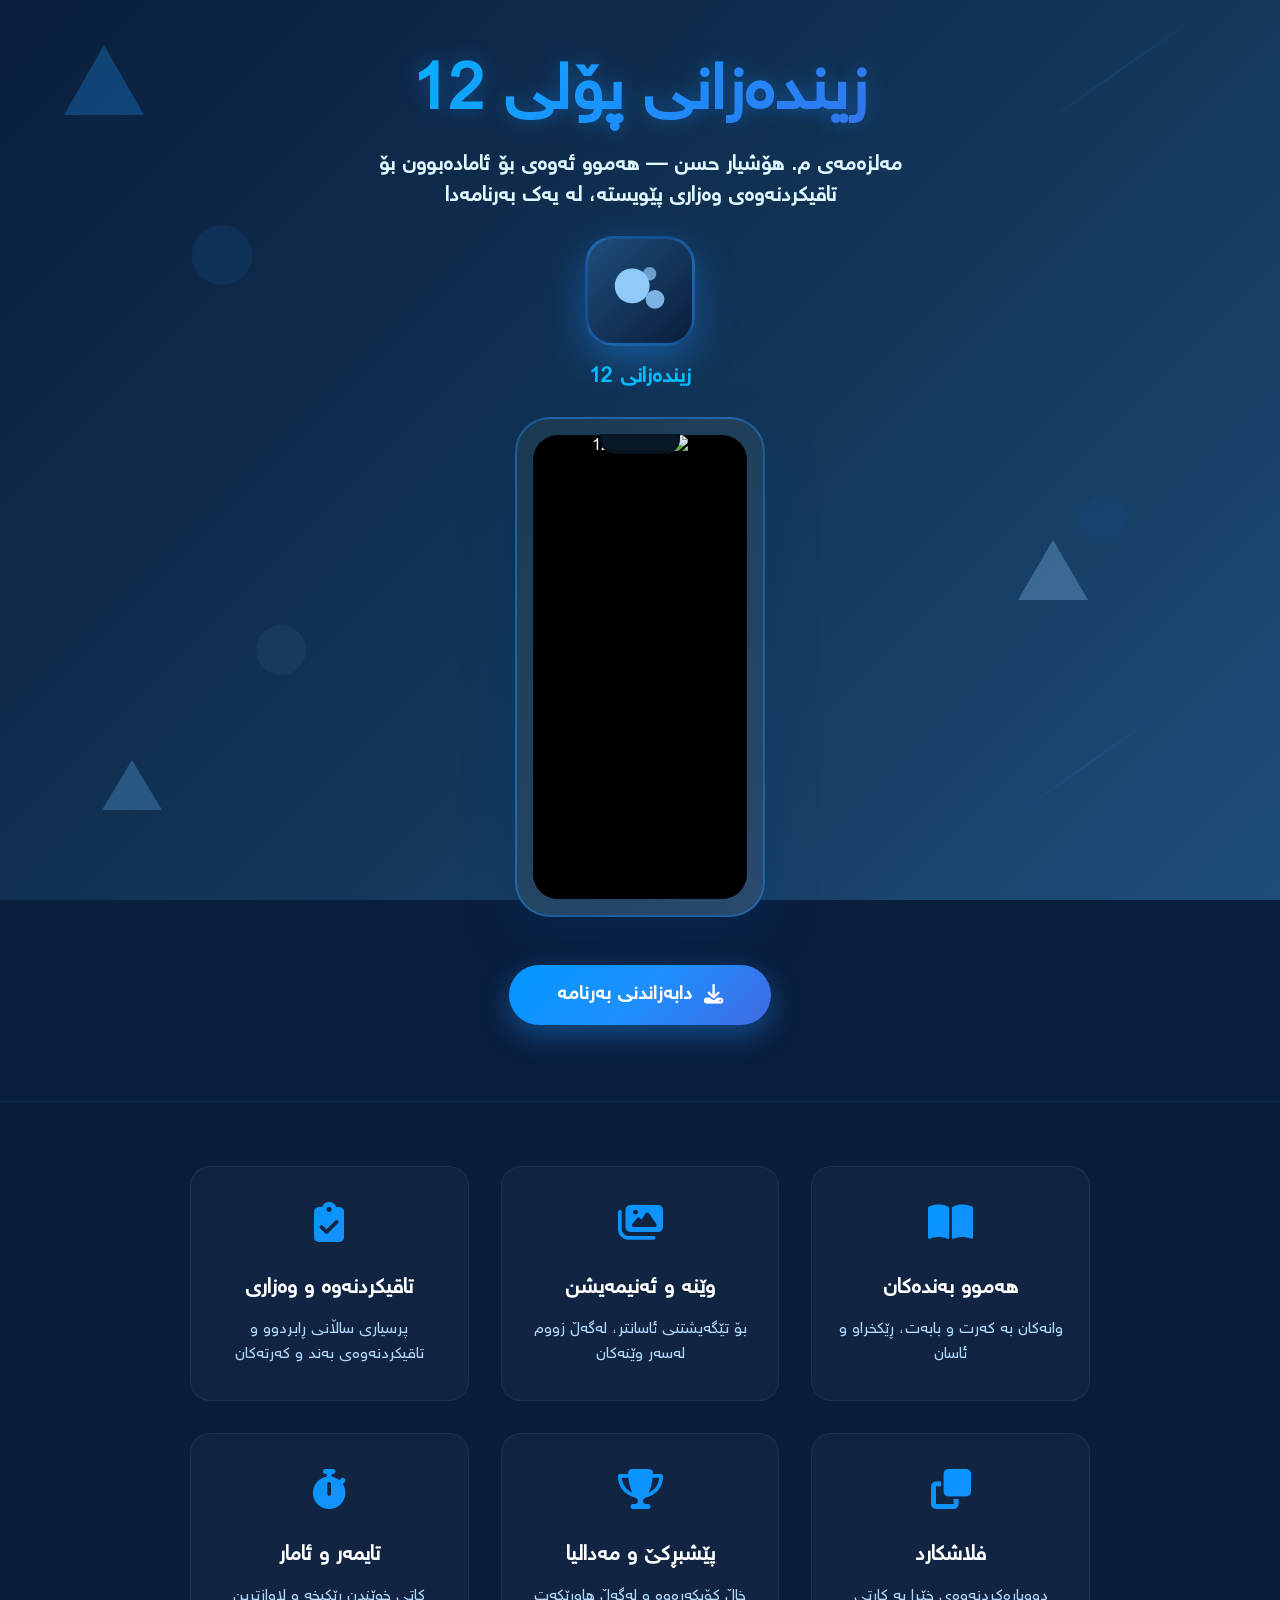
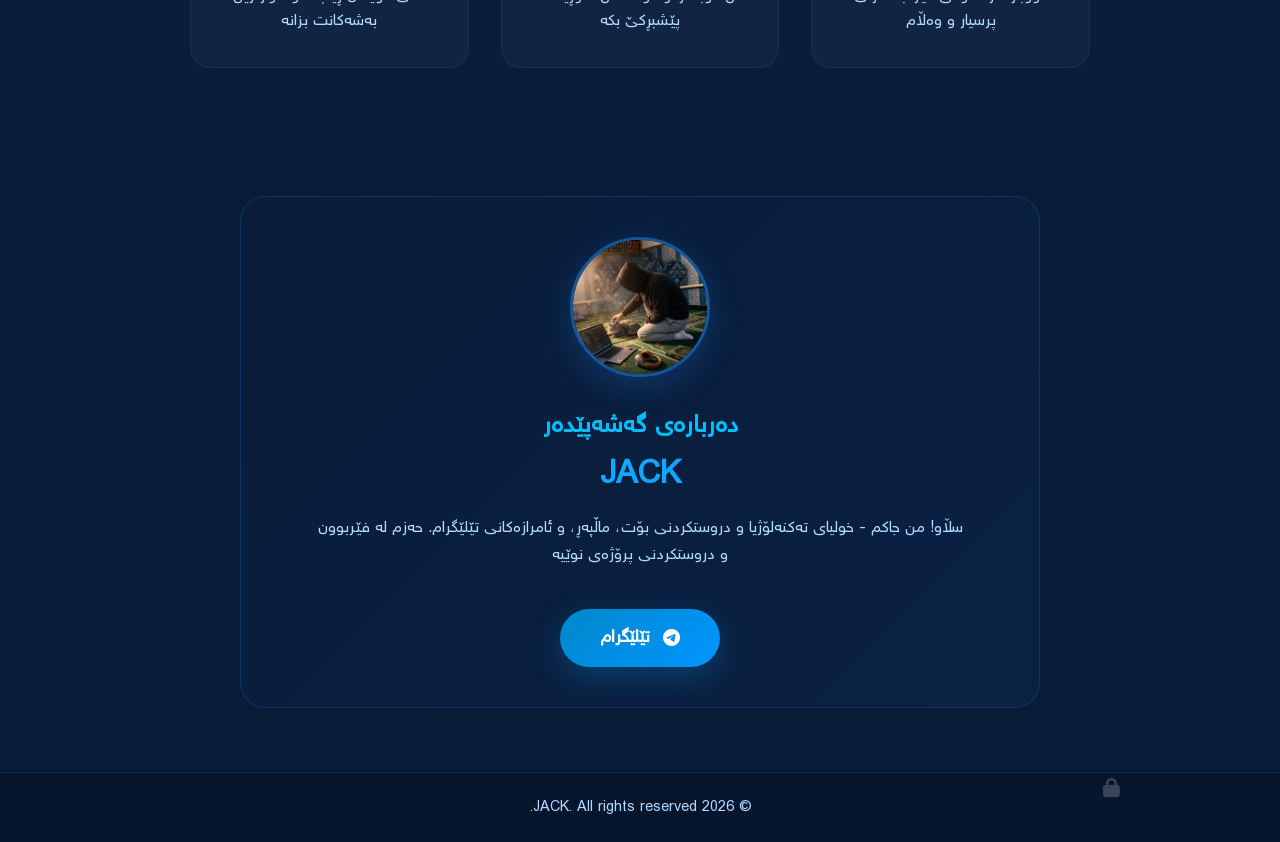
==== commit 4c1c459d: "Add files via upload" ====
--- a/index.html
+++ b/index.html
@@ -10,8 +10,8 @@
     <style>
         /* Barkrdni Fonti Speda */
         @font-face {
-            font-family: 'Speda';
-            src: url('Speda-Bold.ttf') format('truetype');
+            font-family: 'Jack';
+            src: url('jack.ttf') format('truetype');
             font-weight: normal;
             font-style: normal;
         }
@@ -25,7 +25,7 @@
         }
 
         body {
-            font-family: 'Speda', sans-serif;
+            font-family: 'Jack', sans-serif;
             background: #0a1e3d;
             color: #ffffff;
             overflow-x: hidden;
@@ -106,7 +106,7 @@
         .phone-app-image { width: 100%; height: 100%; object-fit: cover; }
 
         /* --- Download Button --- */
-        .download-btn { padding: 1rem 3rem; font-size: 1.2rem; font-weight: 800; background: linear-gradient(135deg, #0096ff 0%, #1e90ff 50%, #4169e1 100%); border: none; border-radius: 50px; color: white; cursor: pointer; display: inline-flex; align-items: center; gap: 0.8rem; transition: all 0.3s ease; box-shadow: 0 10px 30px rgba(30, 144, 255, 0.4); margin-top: 1.5rem; font-family: 'Speda', sans-serif; position: relative; overflow: hidden; }
+        .download-btn { padding: 1rem 3rem; font-size: 1.2rem; font-weight: 800; background: linear-gradient(135deg, #0096ff 0%, #1e90ff 50%, #4169e1 100%); border: none; border-radius: 50px; color: white; cursor: pointer; display: inline-flex; align-items: center; gap: 0.8rem; transition: all 0.3s ease; box-shadow: 0 10px 30px rgba(30, 144, 255, 0.4); margin-top: 1.5rem; font-family: 'Jack', sans-serif; position: relative; overflow: hidden; }
         .download-btn:hover { transform: translateY(-2px); box-shadow: 0 15px 40px rgba(30, 144, 255, 0.6); }
 
         /* --- FEATURES --- */
@@ -133,7 +133,7 @@
         .info-title { font-size: 1.1rem; font-weight: 700; color: #00bfff; margin-bottom: 1rem; display: flex; align-items: center; justify-content: flex-end; gap: 0.5rem; }
         .info-list { list-style: none; color: #b3d9ff; }
         .info-list li { padding: 0.5rem 0; font-size: 1rem; border-bottom: 1px solid rgba(30, 144, 255, 0.1); }
-        .telegram-btn { display: inline-flex; align-items: center; gap: 0.8rem; padding: 1rem 2.5rem; font-size: 1.1rem; font-weight: 700; background: linear-gradient(135deg, #0088cc 0%, #0096ff 100%); color: white; text-decoration: none; border-radius: 50px; transition: all 0.3s ease; box-shadow: 0 10px 30px rgba(0, 136, 204, 0.3); font-family: 'Speda', sans-serif; }
+        .telegram-btn { display: inline-flex; align-items: center; gap: 0.8rem; padding: 1rem 2.5rem; font-size: 1.1rem; font-weight: 700; background: linear-gradient(135deg, #0088cc 0%, #0096ff 100%); color: white; text-decoration: none; border-radius: 50px; transition: all 0.3s ease; box-shadow: 0 10px 30px rgba(0, 136, 204, 0.3); font-family: 'Jack', sans-serif; }
         .telegram-btn:hover { transform: translateY(-3px) scale(1.05); background: linear-gradient(135deg, #0096ff 0%, #00bfff 100%); }
         footer { padding: 1.5rem 0; text-align: center; background: rgba(5, 15, 30, 0.5); border-top: 1px solid rgba(30, 144, 255, 0.2); color: #b3d9ff; font-size: 0.9rem; position: relative; }
 
@@ -142,8 +142,8 @@
         .admin-trigger:hover { color: #00bfff; }
         .admin-modal { display: none; position: fixed; top: 0; left: 0; width: 100%; height: 100%; background: rgba(0, 0, 0, 0.8); backdrop-filter: blur(5px); z-index: 1000; justify-content: center; align-items: center; }
         .admin-content { background: #0f2a4a; padding: 2rem; border-radius: 20px; border: 2px solid #00bfff; text-align: center; width: 90%; max-width: 400px; box-shadow: 0 0 30px rgba(0, 191, 255, 0.3); }
-        .admin-input { width: 100%; padding: 10px; margin: 10px 0; border-radius: 10px; border: 1px solid #1e90ff; background: #0a1e3d; color: white; font-family: 'Speda', sans-serif; text-align: center; }
-        .admin-btn { background: #00bfff; color: white; border: none; padding: 10px 20px; border-radius: 10px; cursor: pointer; font-weight: bold; font-family: 'Speda', sans-serif; }
+        .admin-input { width: 100%; padding: 10px; margin: 10px 0; border-radius: 10px; border: 1px solid #1e90ff; background: #0a1e3d; color: white; font-family: 'Jack', sans-serif; text-align: center; }
+        .admin-btn { background: #00bfff; color: white; border: none; padding: 10px 20px; border-radius: 10px; cursor: pointer; font-weight: bold; font-family: 'Jack', sans-serif; }
         .close-modal { position: absolute; top: 20px; right: 20px; color: white; font-size: 1.5rem; cursor: pointer; }
 
         /* Responsive */
@@ -184,6 +184,7 @@
         .admin-msg { margin-top:.8rem; font-size:.9rem; }
         .admin-btns { display:flex; gap:8px; flex-wrap:wrap; justify-content:center; margin-top:1rem; }
         .admin-btn.sec { background:transparent; border:1px solid #1e90ff; }
+        input, button, textarea { font-family:'Jack', sans-serif; }
         [hidden] { display:none !important; }
 </style>
 </head>
@@ -272,23 +273,27 @@
 
     <div class="admin-modal" id="adminModal">
         <div class="close-modal" id="aX">&times;</div>
-        <div class="admin-content">
-            <h3>بەڕێوەبردنی بەستەر</h3>
-            <label>GitHub Token</label>
-            <input type="password" id="aTok" class="admin-input" autocomplete="off" placeholder="github_pat_...">
-            <label>ڕیپۆ (owner/repo)</label>
-            <input type="text" id="aRepo" class="admin-input" placeholder="username/-bio-12">
-            <label>لینکی نوێی بەرنامە</label>
+
+        <div class="admin-content" id="stepLogin">
+            <h3>بەشی ئەدمین</h3>
+            <input type="password" id="aPass" class="admin-input rtl" placeholder="پاسۆرد" autocomplete="off">
+            <button class="admin-btn" id="aLogin">چوونەژوورەوە</button>
+            <p class="admin-msg" id="aMsg1" hidden></p>
+        </div>
+
+        <div class="admin-content" id="stepLink" hidden>
+            <h3>لینکی بەرنامە</h3>
             <input type="text" id="aUrl" class="admin-input" placeholder="https://...">
-            <label>ژمارەی وەشان (هەڵبژاردەیی)</label>
-            <input type="text" id="aVer" class="admin-input" placeholder="1.2">
-            <label>تێبینی نوێکردنەوە (هەڵبژاردەیی)</label>
-            <input type="text" id="aNotes" class="admin-input rtl" placeholder="چی نوێ بووە؟">
+            <div id="tokBox" hidden>
+                <label>GitHub Token (تەنها یەکجار لەسەر ئەم ئامێرە)</label>
+                <input type="password" id="aTok" class="admin-input" autocomplete="off" placeholder="github_pat_...">
+            </div>
+            <div id="repoBox" hidden>
+                <label>ڕیپۆ (owner/repo)</label>
+                <input type="text" id="aRepo" class="admin-input" placeholder="username/-bio-12">
+            </div>
+            <div class="admin-btns"><button class="admin-btn" id="aSave">تۆمارکردن</button></div>
             <p class="admin-msg" id="aMsg" hidden></p>
-            <div class="admin-btns">
-                <button class="admin-btn" id="aSave">تۆمارکردن</button>
-                <button class="admin-btn sec" id="aForget">لابردنی Token</button>
-            </div>
         </div>
     </div>
 
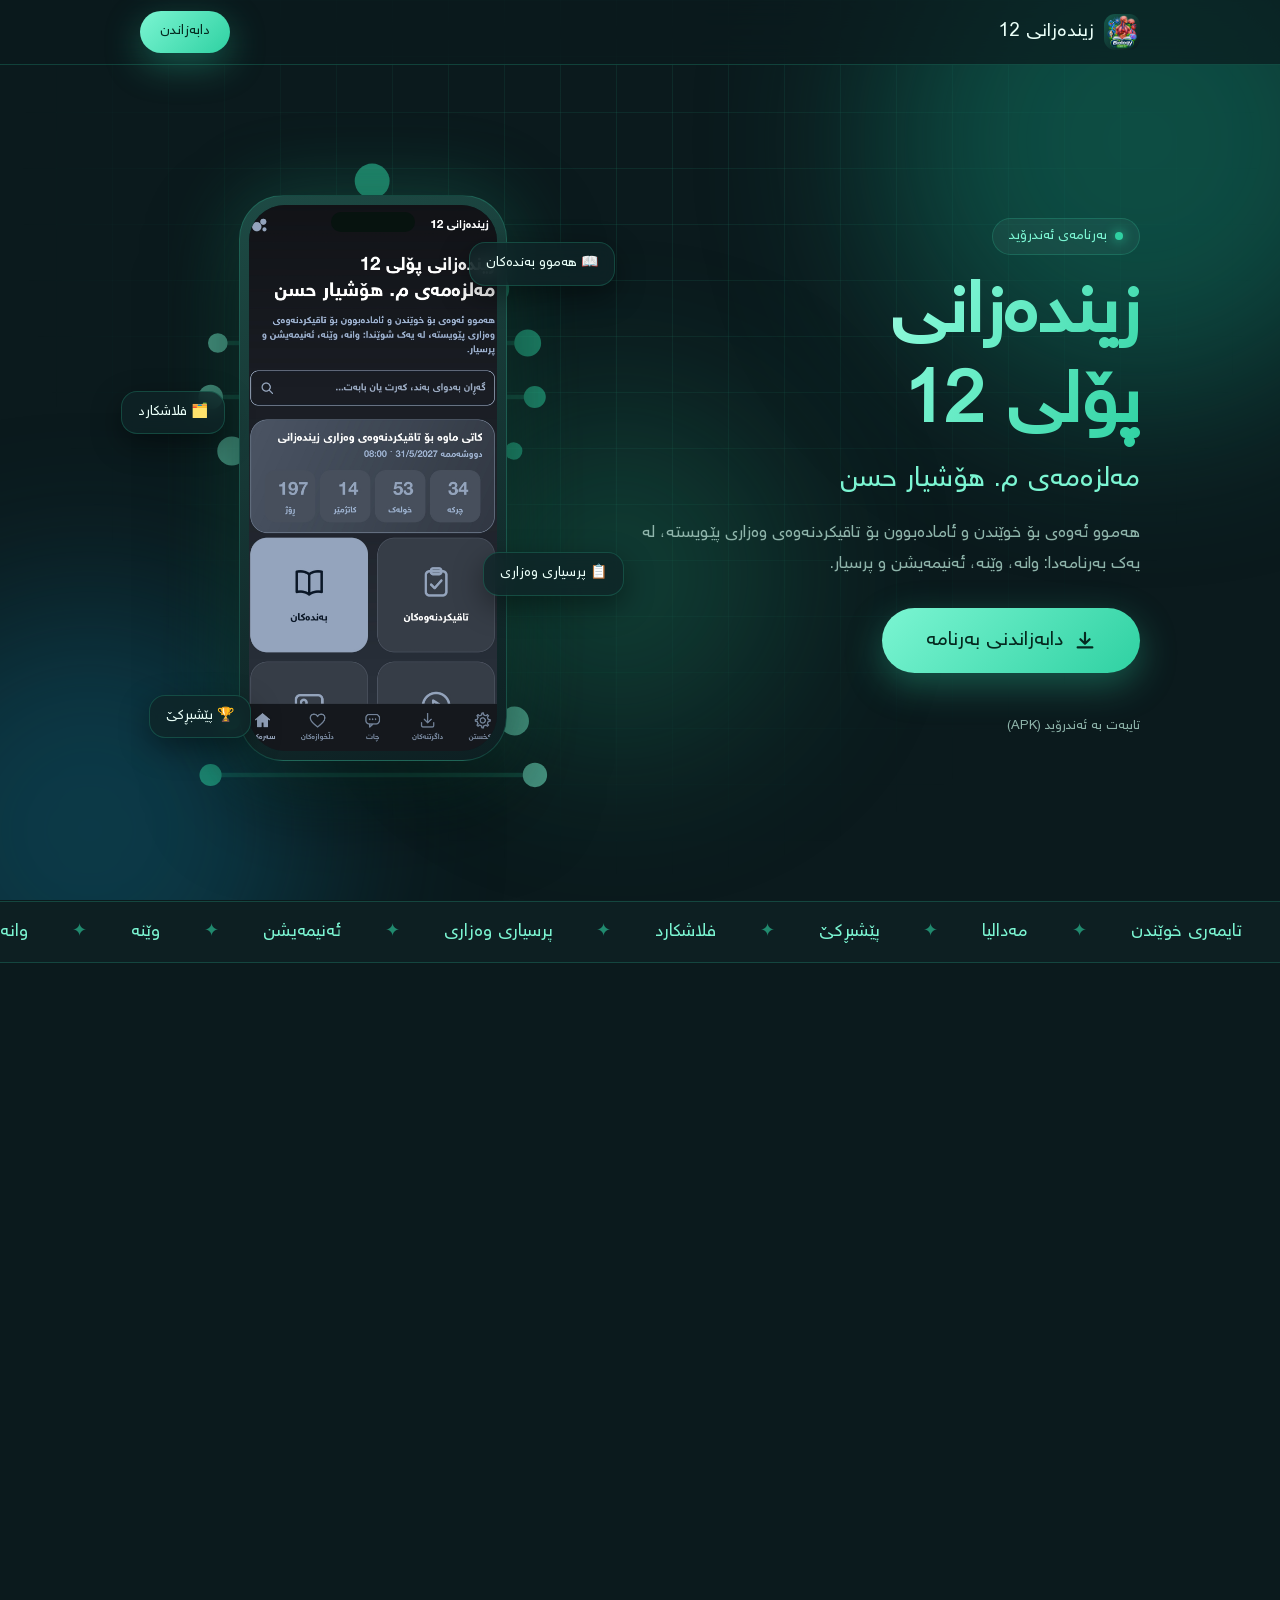
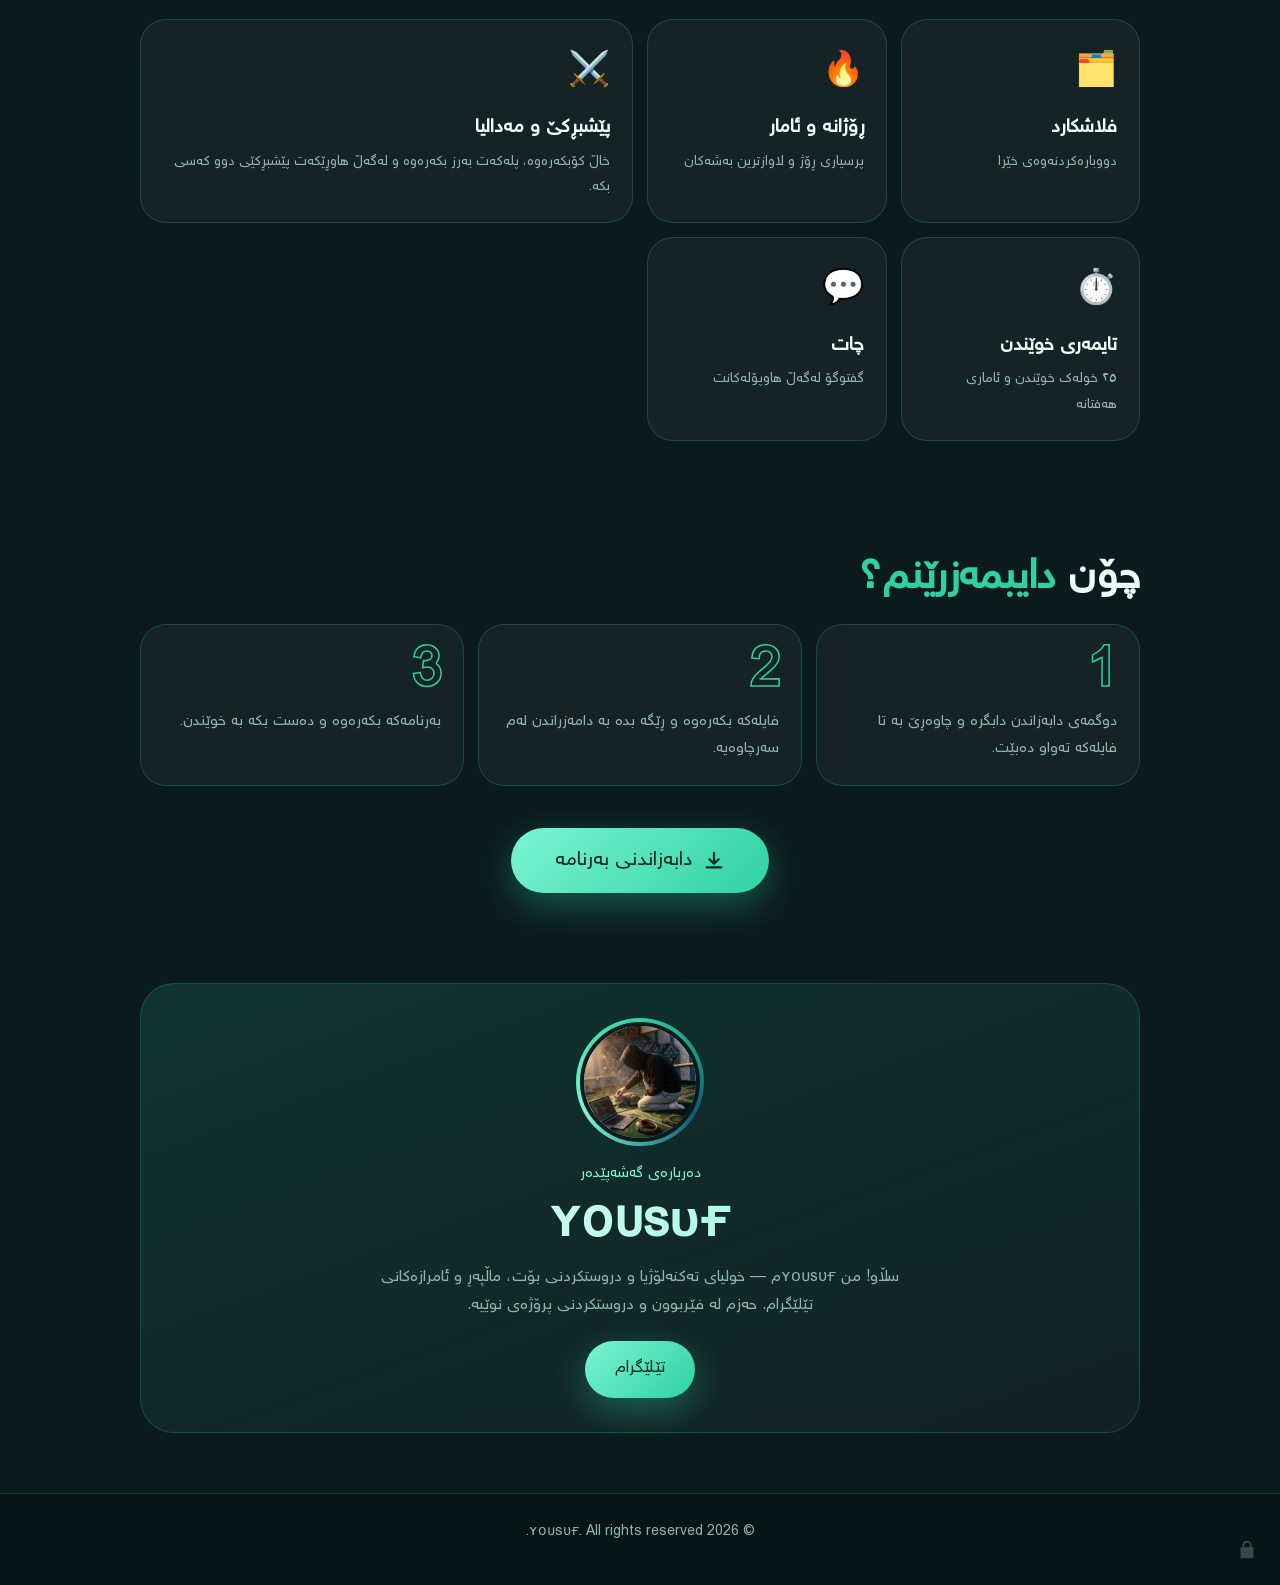
==== commit 981de3fd: "Add files via upload" ====
--- a/index.html
+++ b/index.html
@@ -1,302 +1,258 @@
 <!DOCTYPE html>
-<html lang="ku" dir="rtl">
+<html lang="ckb" dir="rtl">
 <head>
-    <meta charset="UTF-8">
-    <meta name="viewport" content="width=device-width, initial-scale=1.0">
-    <title>زیندەزانی پۆلی 12 — بەرنامەی ئەندرۆید</title>
-    <meta name="description" content="بەرنامەی زیندەزانی پۆلی 12، مەلزەمەی م. هۆشیار حسن — وانە، وێنە، ئەنیمەیشن و پرسیاری وەزاری لە یەک بەرنامەدا.">
-    <link rel="stylesheet" href="https://cdnjs.cloudflare.com/ajax/libs/font-awesome/6.4.0/css/all.min.css">
-    
-    <style>
-        /* Barkrdni Fonti Speda */
-        @font-face {
-            font-family: 'Jack';
-            src: url('jack.ttf') format('truetype');
-            font-weight: normal;
-            font-style: normal;
-        }
-
-        /* ڕێکخستنی گشتی */
-        * {
-            margin: 0;
-            padding: 0;
-            box-sizing: border-box;
-            -webkit-tap-highlight-color: transparent;
-        }
-
-        body {
-            font-family: 'Jack', sans-serif;
-            background: #0a1e3d;
-            color: #ffffff;
-            overflow-x: hidden;
-            position: relative;
-        }
-
-        /* --- BACKGROUND ANIMATION --- */
-        .bg-animation {
-            position: fixed;
-            top: 0;
-            left: 0;
-            width: 100%;
-            height: 100%;
-            z-index: 0;
-            overflow: hidden;
-            background: linear-gradient(135deg, #0a1e3d 0%, #123456 50%, #1e4d7a 100%);
-            pointer-events: none;
-        }
-
-        .geometric-shape { position: absolute; opacity: 0.3; will-change: transform; }
-        .triangle { width: 0; height: 0; border-style: solid; }
-        .circle { border-radius: 50%; background: #2196F3; }
-
-        /* Animation Keyframes & Shapes */
-        .triangle-1 { border-width: 0 40px 70px 40px; border-color: transparent transparent #2196F3 transparent; top: 5%; left: 5%; animation: float-shape 15s ease-in-out infinite; }
-        .triangle-2 { border-width: 60px 35px 0 35px; border-color: #42a5f5 transparent transparent transparent; top: 15%; right: 8%; animation: float-shape 18s ease-in-out infinite reverse; }
-        .triangle-3 { border-width: 0 30px 50px 30px; border-color: transparent transparent #64b5f6 transparent; bottom: 10%; left: 8%; animation: float-shape 20s ease-in-out infinite; }
-        .triangle-4 { border-width: 50px 30px 0 30px; border-color: #1976d2 transparent transparent transparent; bottom: 5%; right: 5%; animation: float-shape 17s ease-in-out infinite reverse; }
-        .triangle-outline-1 { border-width: 0 35px 60px 35px; border-color: transparent transparent transparent transparent; border-bottom-color: #90caf9; border-style: solid; top: 60%; right: 15%; animation: rotate-shape 30s linear infinite; }
-        .triangle-outline-2 { border-width: 45px 25px 0 25px; border-color: transparent transparent transparent transparent; border-top-color: #64b5f6; border-style: solid; top: 70%; left: 12%; animation: rotate-shape 35s linear infinite reverse; }
-        .circle-1 { width: 60px; height: 60px; top: 25%; left: 15%; background: rgba(33, 150, 243, 0.3); animation: pulse-shape 8s ease-in-out infinite; }
-        .circle-2 { width: 40px; height: 40px; top: 45%; right: 20%; background: rgba(66, 165, 245, 0.25); animation: pulse-shape 10s ease-in-out infinite; }
-        .circle-3 { width: 50px; height: 50px; bottom: 25%; left: 20%; background: rgba(100, 181, 246, 0.25); animation: pulse-shape 12s ease-in-out infinite; }
-        .circle-4 { width: 35px; height: 35px; top: 35%; left: 8%; background: rgba(144, 202, 249, 0.2); animation: pulse-shape 9s ease-in-out infinite; }
-        .circle-5 { width: 45px; height: 45px; bottom: 40%; right: 12%; background: rgba(25, 118, 210, 0.25); animation: pulse-shape 11s ease-in-out infinite; }
-        .diagonal-line { position: absolute; height: 2px; background: linear-gradient(90deg, transparent, rgba(33, 150, 243, 0.4), transparent); opacity: 0.3; }
-        .line-1 { width: 200px; top: 8%; right: 5%; transform: rotate(-35deg); animation: slide-line 16s ease-in-out infinite; }
-        .line-2 { width: 250px; top: 12%; left: 10%; transform: rotate(-35deg); animation: slide-line 18s ease-in-out infinite reverse; }
-        .line-3 { width: 180px; bottom: 15%; right: 8%; transform: rotate(-35deg); animation: slide-line 20s ease-in-out infinite; }
-        .line-4 { width: 220px; bottom: 8%; left: 5%; transform: rotate(-35deg); animation: slide-line 17s ease-in-out infinite reverse; }
-
-        @keyframes float-shape { 0%, 100% { transform: translate3d(0,0,0); } 50% { transform: translate3d(15px, -15px, 0); } }
-        @keyframes pulse-shape { 0%, 100% { transform: scale(1); opacity: 0.25; } 50% { transform: scale(1.1); opacity: 0.35; } }
-        @keyframes rotate-shape { 0% { transform: rotate(0deg); } 100% { transform: rotate(360deg); } }
-        @keyframes slide-line { 0%, 100% { transform: translateX(0) rotate(-35deg); opacity: 0.2; } 50% { transform: translateX(20px) rotate(-35deg); opacity: 0.4; } }
-
-        /* --- Container --- */
-        .container { position: relative; z-index: 1; max-width: 1000px; margin: 0 auto; padding: 0 1.5rem; }
-
-        /* --- Hero Section --- */
-        .hero { min-height: 100vh; display: flex; flex-direction: column; justify-content: center; align-items: center; text-align: center; padding: 3rem 0; }
-        
-        /* GORANKARI: white-space: nowrap BO NAHESHTNI DABAZIN */
-        .hero-title { 
-            font-size: 4rem; 
-            font-weight: 900; 
-            margin-bottom: 0.5rem; 
-            background: linear-gradient(135deg, #00bfff 0%, #1e90ff 50%, #4169e1 100%); 
-            -webkit-background-clip: text; 
-            -webkit-text-fill-color: transparent; 
-            animation: glow 3s ease-in-out infinite alternate; 
-            text-shadow: 0 0 20px rgba(30, 144, 255, 0.4);
-            white-space: nowrap; /* ئەم کۆدە ناهێڵێت ناوەکە ببێت بە دوو بەش */
-        }
-        
-        @keyframes glow { from { filter: drop-shadow(0 0 10px rgba(0, 191, 255, 0.3)); } to { filter: drop-shadow(0 0 20px rgba(30, 144, 255, 0.5)); } }
-        .hero-slogan { font-size: 1.3rem; font-weight: 600; color: #e0f7ff; margin-bottom: 1.5rem; max-width: 600px; }
-
-        .app-icon-section { margin: 1.5rem 0; display: flex; flex-direction: column; align-items: center; gap: 1rem; }
-        .app-icon { width: 110px; height: 110px; border-radius: 28px; box-shadow: 0 15px 40px rgba(30, 144, 255, 0.4); animation: icon-float 3s ease-in-out infinite; object-fit: cover; border: 3px solid rgba(30, 144, 255, 0.4); }
-        @keyframes icon-float { 0%, 100% { transform: translateY(0); } 50% { transform: translateY(-8px); } }
-        .app-icon-title { font-size: 1.3rem; font-weight: 700; color: #00bfff; }
-
-        .phone-mockup { width: 250px; height: 500px; background: linear-gradient(135deg, #1a3a52 0%, #2a4a6e 100%); border-radius: 35px; margin: 1.5rem auto; padding: 1rem; box-shadow: 0 20px 50px rgba(0, 50, 100, 0.4); position: relative; display: flex; justify-content: center; align-items: center; border: 2px solid rgba(30, 144, 255, 0.4); animation: phone-float 3s ease-in-out infinite; }
-        @keyframes phone-float { 0%, 100% { transform: translateY(0); } 50% { transform: translateY(-6px); } }
-        .phone-mockup::before { content: ''; position: absolute; top: 15px; left: 50%; transform: translateX(-50%); width: 80px; height: 20px; background: #0a1929; border-radius: 0 0 15px 15px; box-shadow: inset 0 -2px 5px rgba(0, 0, 0, 0.5); }
-        .phone-screen { width: 100%; height: 100%; background: #000; border-radius: 25px; overflow: hidden; }
-        .phone-app-image { width: 100%; height: 100%; object-fit: cover; }
-
-        /* --- Download Button --- */
-        .download-btn { padding: 1rem 3rem; font-size: 1.2rem; font-weight: 800; background: linear-gradient(135deg, #0096ff 0%, #1e90ff 50%, #4169e1 100%); border: none; border-radius: 50px; color: white; cursor: pointer; display: inline-flex; align-items: center; gap: 0.8rem; transition: all 0.3s ease; box-shadow: 0 10px 30px rgba(30, 144, 255, 0.4); margin-top: 1.5rem; font-family: 'Jack', sans-serif; position: relative; overflow: hidden; }
-        .download-btn:hover { transform: translateY(-2px); box-shadow: 0 15px 40px rgba(30, 144, 255, 0.6); }
-
-        /* --- FEATURES --- */
-        .features { padding: 4rem 0; background: rgba(10, 30, 60, 0.5); border-top: 1px solid rgba(30, 144, 255, 0.1); }
-        .features-grid { display: grid; grid-template-columns: repeat(auto-fit, minmax(240px, 1fr)); gap: 2rem; max-width: 900px; margin: 0 auto; }
-        .feature-card { text-align: center; padding: 2rem 1.5rem; background: rgba(255, 255, 255, 0.03); border-radius: 20px; border: 1px solid rgba(255, 255, 255, 0.05); position: relative; transition: all 0.4s cubic-bezier(0.25, 0.8, 0.25, 1); overflow: hidden; transform-style: preserve-3d; perspective: 1000px; }
-        .feature-card::before { content: ''; position: absolute; top: 0; left: 0; right: 0; bottom: 0; border-radius: 20px; padding: 2px; background: linear-gradient(45deg, transparent, #00bfff, transparent); -webkit-mask: linear-gradient(#fff 0 0) content-box, linear-gradient(#fff 0 0); -webkit-mask-composite: xor; mask-composite: exclude; opacity: 0; transition: opacity 0.4s ease; }
-        .feature-card:hover { transform: translateY(-10px) scale(1.02); background: rgba(10, 30, 60, 0.8); box-shadow: 0 20px 40px rgba(0, 0, 0, 0.4); }
-        .feature-card:hover::before { opacity: 1; }
-        .feature-icon { font-size: 2.5rem; background: linear-gradient(135deg, #0096ff 0%, #1e90ff 100%); -webkit-background-clip: text; -webkit-text-fill-color: transparent; margin-bottom: 1rem; display: inline-block; transition: transform 0.4s ease; }
-        .feature-card:hover .feature-icon { transform: scale(1.2) rotateY(180deg); }
-        .feature-title { font-size: 1.3rem; font-weight: 700; margin-bottom: 0.8rem; color: #fff; }
-        .feature-description { font-size: 1rem; color: #b3d9ff; line-height: 1.6; }
-
-        /* --- About Section --- */
-        .about { padding: 4rem 0; background: rgba(5, 20, 40, 0.3); }
-        .about-card { max-width: 800px; margin: 0 auto; padding: 2.5rem; background: linear-gradient(135deg, rgba(10, 30, 60, 0.6) 0%, rgba(15, 40, 80, 0.5) 100%); border-radius: 25px; border: 1px solid rgba(30, 144, 255, 0.2); text-align: center; }
-        .profile-pic { width: 140px; height: 140px; border-radius: 50%; object-fit: cover; margin-bottom: 1.5rem; border: 3px solid rgba(30, 144, 255, 0.5); box-shadow: 0 10px 30px rgba(30, 144, 255, 0.2); }
-        .about-title { font-size: 1.5rem; color: #00bfff; margin-bottom: 0.5rem; font-weight: 700; }
-        .developer-name { font-size: 2rem; font-weight: 900; background: linear-gradient(135deg, #00bfff 0%, #1e90ff 100%); -webkit-background-clip: text; -webkit-text-fill-color: transparent; margin-bottom: 1rem; }
-        .about-description { font-size: 1rem; color: #b3d9ff; line-height: 1.7; margin-bottom: 2.5rem; max-width: 650px; margin-left: auto; margin-right: auto; }
-        .info-grid { display: grid; grid-template-columns: repeat(auto-fit, minmax(250px, 1fr)); gap: 1.5rem; margin-bottom: 2.5rem; text-align: right; }
-        .info-section { background: rgba(10, 30, 60, 0.4); padding: 1.5rem; border-radius: 15px; border: 1px solid rgba(30, 144, 255, 0.2); }
-        .info-title { font-size: 1.1rem; font-weight: 700; color: #00bfff; margin-bottom: 1rem; display: flex; align-items: center; justify-content: flex-end; gap: 0.5rem; }
-        .info-list { list-style: none; color: #b3d9ff; }
-        .info-list li { padding: 0.5rem 0; font-size: 1rem; border-bottom: 1px solid rgba(30, 144, 255, 0.1); }
-        .telegram-btn { display: inline-flex; align-items: center; gap: 0.8rem; padding: 1rem 2.5rem; font-size: 1.1rem; font-weight: 700; background: linear-gradient(135deg, #0088cc 0%, #0096ff 100%); color: white; text-decoration: none; border-radius: 50px; transition: all 0.3s ease; box-shadow: 0 10px 30px rgba(0, 136, 204, 0.3); font-family: 'Jack', sans-serif; }
-        .telegram-btn:hover { transform: translateY(-3px) scale(1.05); background: linear-gradient(135deg, #0096ff 0%, #00bfff 100%); }
-        footer { padding: 1.5rem 0; text-align: center; background: rgba(5, 15, 30, 0.5); border-top: 1px solid rgba(30, 144, 255, 0.2); color: #b3d9ff; font-size: 0.9rem; position: relative; }
-
-        /* --- ADMIN PANEL STYLES --- */
-        .admin-trigger { position: absolute; bottom: 20px; right: 20px; color: rgba(255, 255, 255, 0.2); cursor: pointer; font-size: 1.2rem; transition: 0.3s; }
-        .admin-trigger:hover { color: #00bfff; }
-        .admin-modal { display: none; position: fixed; top: 0; left: 0; width: 100%; height: 100%; background: rgba(0, 0, 0, 0.8); backdrop-filter: blur(5px); z-index: 1000; justify-content: center; align-items: center; }
-        .admin-content { background: #0f2a4a; padding: 2rem; border-radius: 20px; border: 2px solid #00bfff; text-align: center; width: 90%; max-width: 400px; box-shadow: 0 0 30px rgba(0, 191, 255, 0.3); }
-        .admin-input { width: 100%; padding: 10px; margin: 10px 0; border-radius: 10px; border: 1px solid #1e90ff; background: #0a1e3d; color: white; font-family: 'Jack', sans-serif; text-align: center; }
-        .admin-btn { background: #00bfff; color: white; border: none; padding: 10px 20px; border-radius: 10px; cursor: pointer; font-weight: bold; font-family: 'Jack', sans-serif; }
-        .close-modal { position: absolute; top: 20px; right: 20px; color: white; font-size: 1.5rem; cursor: pointer; }
-
-        /* Responsive */
-        @media (max-width: 768px) {
-            .hero-title { 
-                font-size: 2.2rem; /* فۆنتەکە کەمێک بچوککرایەوە بۆ مۆبایل تا لە یەک دێڕ جێی بێتەوە */
-            } 
-            .phone-mockup { width: 220px; height: 440px; } 
-            .download-btn { font-size: 1.1rem; padding: 0.9rem 2.5rem; } 
-            .feature-card { padding: 1.5rem; } 
-            .container { padding: 0 1rem; } 
-        }
-        @media (max-width: 480px) { 
-            .hero-title { 
-                font-size: 2rem; /* بچوکتر بۆ مۆبایلی زۆر بچوک */
-            } 
-            .app-icon { width: 90px; height: 90px; } 
-            .phone-mockup { width: 200px; height: 400px; } 
-            .download-btn { font-size: 1rem; padding: 0.8rem 2rem; } 
-        }
-    
-        /* --- زیادکراوەکان --- */
-        .app-icon { display:flex; align-items:center; justify-content:center; background:linear-gradient(135deg,#1e4d7a,#0a1e3d); color:#90caf9; }
-        .app-icon svg { width:62%; height:62%; }
-        .phone-app-image { transition: opacity .5s; }
-        .progress { height:10px; width:min(320px,80vw); border-radius:6px; background:rgba(255,255,255,.12); margin:1.2rem auto 0; overflow:hidden; }
-        .bar { height:100%; width:0; background:linear-gradient(90deg,#00bfff,#4169e1); transition:width .15s; }
-        .hint { color:#b3d9ff; font-size:.95rem; margin-top:.6rem; min-height:1.2em; }
-        .chip { display:inline-block; margin-top:.8rem; padding:2px 14px; border-radius:999px; background:rgba(30,144,255,.2); color:#90caf9; font-size:.85rem; }
-        .join { position:relative; z-index:1; text-align:center; padding:1rem; background:rgba(10,30,60,.85); border-bottom:1px solid rgba(30,144,255,.4); }
-        .join .code { font-size:1.6rem; letter-spacing:4px; color:#00bfff; direction:ltr; margin:.3rem 0 .8rem; }
-        .join .download-btn { margin-top:0; }
-        .admin-content { max-height:92vh; overflow:auto; text-align:right; }
-        .admin-content h3 { text-align:center; margin-bottom:.5rem; }
-        .admin-content label { display:block; font-size:.85rem; color:#90caf9; margin-top:.6rem; }
-        .admin-input { text-align:left; direction:ltr; }
-        .admin-input.rtl { text-align:right; direction:rtl; }
-        .admin-msg { margin-top:.8rem; font-size:.9rem; }
-        .admin-btns { display:flex; gap:8px; flex-wrap:wrap; justify-content:center; margin-top:1rem; }
-        .admin-btn.sec { background:transparent; border:1px solid #1e90ff; }
-        input, button, textarea { font-family:'Jack', sans-serif; }
-        [hidden] { display:none !important; }
+<meta charset="UTF-8">
+<meta name="viewport" content="width=device-width, initial-scale=1.0">
+<meta name="theme-color" content="#0b1a1d">
+<title>زیندەزانی پۆلی 12 — بەرنامەی ئەندرۆید</title>
+<meta name="description" content="بەرنامەی زیندەزانی پۆلی 12، مەلزەمەی م. هۆشیار حسن — وانە، وێنە، ئەنیمەیشن و پرسیاری وەزاری لە یەک بەرنامەدا.">
+<style>
+@font-face{font-family:'Jack';src:url('jack.ttf') format('truetype');font-display:swap}
+:root{
+  --bg:#0b1a1d; --bg2:#0f2427; --card:rgba(255,255,255,.045); --line:rgba(47,209,162,.22);
+  --mint:#2fd1a2; --mint2:#7bf5d2; --text:#eafff8; --muted:#8fb5ab; --err:#ff7a7a;
+}
+*{box-sizing:border-box;margin:0;padding:0;-webkit-tap-highlight-color:transparent}
+html{scroll-behavior:smooth}
+body,input,button{font-family:'Jack',sans-serif}
+body{background:var(--bg);color:var(--text);overflow-x:hidden;line-height:1.8}
+.in{max-width:1040px;margin:0 auto;padding:0 20px;position:relative;z-index:2}
+
+/* پاشخان */
+.aurora{position:fixed;inset:0;z-index:0;overflow:hidden;pointer-events:none}
+.aurora i{position:absolute;border-radius:50%;filter:blur(90px);opacity:.5;will-change:transform}
+.aurora i:nth-child(1){width:520px;height:520px;background:#10806a;top:-120px;right:-120px;animation:drift 18s ease-in-out infinite}
+.aurora i:nth-child(2){width:460px;height:460px;background:#0e5a73;bottom:-160px;left:-140px;animation:drift 22s ease-in-out infinite reverse}
+.aurora i:nth-child(3){width:340px;height:340px;background:#1f9d73;top:45%;left:35%;opacity:.28;animation:drift 26s ease-in-out infinite}
+@keyframes drift{0%,100%{transform:translate(0,0) scale(1)}50%{transform:translate(50px,-40px) scale(1.12)}}
+.grid-bg{position:fixed;inset:0;z-index:0;pointer-events:none;opacity:.5;
+  background-image:linear-gradient(var(--line) 1px,transparent 1px),linear-gradient(90deg,var(--line) 1px,transparent 1px);
+  background-size:56px 56px;-webkit-mask-image:radial-gradient(ellipse at 50% 20%,#000 0,transparent 70%);mask-image:radial-gradient(ellipse at 50% 20%,#000 0,transparent 70%)}
+
+/* سەرەوە */
+.nav{position:sticky;top:0;z-index:10;backdrop-filter:blur(16px);background:rgba(11,26,29,.7);border-bottom:1px solid var(--line)}
+.nav .in{display:flex;align-items:center;justify-content:space-between;height:64px}
+.brand{display:flex;align-items:center;gap:10px;font-size:19px}
+.ic{position:relative;display:inline-block;overflow:hidden}
+.ic img,.ic svg{width:100%;height:100%;display:block}
+.ic img{position:absolute;inset:0;object-fit:cover}
+.ic img+svg{display:none}
+.ic.sm{width:36px;height:36px;border-radius:11px;background:linear-gradient(135deg,#165a4c,#0b1a1d);color:var(--mint);padding:5px}
+.ic.sm img{padding:0}
+.btn{display:inline-flex;align-items:center;justify-content:center;gap:10px;font-size:17px;border:0;cursor:pointer;border-radius:999px;text-decoration:none;color:#052a20;background:linear-gradient(135deg,var(--mint2),var(--mint));padding:13px 30px;position:relative;overflow:hidden;box-shadow:0 12px 36px rgba(47,209,162,.35);transition:transform .2s,box-shadow .2s}
+.btn:hover{transform:translateY(-2px);box-shadow:0 18px 44px rgba(47,209,162,.5)}
+.btn:active{transform:scale(.98)}
+.btn::after{content:'';position:absolute;top:0;bottom:0;width:60px;left:-80px;background:linear-gradient(90deg,transparent,rgba(255,255,255,.55),transparent);transform:skewX(-20deg);animation:shine 3.2s infinite}
+@keyframes shine{0%{left:-80px}60%,100%{left:130%}}
+.btn.sm{padding:8px 20px;font-size:14px}
+.btn.big{padding:18px 44px;font-size:20px}
+.btn svg{width:22px;height:22px}
+.btn[disabled]{opacity:.7}
+
+/* بانگێشت */
+.join{position:relative;z-index:3;text-align:center;padding:16px;background:rgba(15,36,39,.92);border-bottom:1px solid var(--mint)}
+.join .code{font-size:28px;letter-spacing:5px;color:var(--mint2);direction:ltr;margin:2px 0 10px}
+
+/* hero */
+.hero .in{display:grid;grid-template-columns:1.05fr .95fr;gap:20px;align-items:center;padding-top:50px;padding-bottom:60px;min-height:calc(100vh - 64px)}
+.tag{display:inline-flex;align-items:center;gap:8px;padding:5px 16px;border-radius:999px;border:1px solid var(--line);background:var(--card);color:var(--mint2);font-size:14px}
+.tag b{width:8px;height:8px;border-radius:50%;background:var(--mint);box-shadow:0 0 12px var(--mint);animation:pulse 1.6s infinite}
+@keyframes pulse{50%{opacity:.3}}
+h1{font-size:clamp(40px,7.5vw,72px);line-height:1.25;margin:16px 0 4px;background:linear-gradient(120deg,#fff 10%,var(--mint2) 55%,var(--mint));-webkit-background-clip:text;background-clip:text;color:transparent}
+.sub{font-size:clamp(20px,3.4vw,28px);color:var(--mint2);margin-bottom:14px}
+.lead{color:var(--muted);font-size:17px;max-width:520px;margin-bottom:28px}
+.progress{height:10px;width:min(340px,100%);border-radius:6px;background:rgba(255,255,255,.1);margin-top:18px;overflow:hidden}
+.bar{height:100%;width:0;background:linear-gradient(90deg,var(--mint),var(--mint2));transition:width .15s}
+.hint{color:var(--muted);font-size:14px;margin-top:8px;min-height:1.4em}
+.chip{display:inline-block;margin-top:8px;padding:2px 14px;border-radius:999px;background:var(--card);border:1px solid var(--line);color:var(--mint2);font-size:13px}
+.note{margin-top:14px;color:var(--muted);font-size:13px}
+
+.stage{position:relative;display:flex;justify-content:center;align-items:center;min-height:620px}
+#dna{position:absolute;inset:-20px 0;width:100%;height:calc(100% + 40px);opacity:.55;pointer-events:none}
+.phone{position:relative;width:268px;aspect-ratio:9/19;border-radius:44px;padding:9px;background:linear-gradient(160deg,#1d4a44,#0d1f22);border:1px solid var(--line);
+  box-shadow:0 40px 90px rgba(0,0,0,.55),0 0 80px rgba(47,209,162,.28);animation:bob 5s ease-in-out infinite;transform-style:preserve-3d}
+@keyframes bob{50%{transform:translateY(-12px)}}
+.phone::before{content:'';position:absolute;top:16px;left:50%;transform:translateX(-50%);width:84px;height:20px;border-radius:12px;background:#07130f;z-index:3}
+.screen{position:relative;width:100%;height:100%;border-radius:36px;overflow:hidden;background:#0d1f22}
+.screen img{position:absolute;inset:0;width:100%;height:100%;object-fit:cover;object-position:top}
+.screen img+.ph{display:none}
+.ph{position:absolute;inset:0;display:flex;flex-direction:column;align-items:center;justify-content:center;gap:12px;color:var(--mint);background:radial-gradient(circle at 50% 30%,#14584a,#0b1a1d 70%)}
+.ph svg{width:90px;height:90px}.ph span{color:var(--mint2);font-size:18px}
+.float{position:absolute;z-index:4;padding:8px 16px;border-radius:16px;background:rgba(15,36,39,.78);backdrop-filter:blur(10px);border:1px solid var(--line);font-size:14px;white-space:nowrap;box-shadow:0 10px 30px rgba(0,0,0,.4);animation:bob 6s ease-in-out infinite}
+.f1{top:12%;right:-2%}.f2{top:36%;left:-4%;animation-delay:-1.5s}.f3{top:62%;right:-4%;animation-delay:-3s}.f4{bottom:8%;left:2%;animation-delay:-4.5s}
+
+/* marquee */
+.marq{border-block:1px solid var(--line);background:rgba(15,36,39,.6);overflow:hidden;position:relative;z-index:2;direction:ltr}
+.marq div{display:flex;gap:44px;width:max-content;padding:14px 0;animation:mq 28s linear infinite;color:var(--mint2);font-size:18px}
+.marq span::after{content:'✦';margin-left:44px;color:var(--mint);opacity:.6}
+@keyframes mq{to{transform:translateX(-50%)}}
+
+/* بەشەکان */
+section{position:relative}
+.sec{padding:80px 0 20px}
+h2{font-size:clamp(28px,5vw,42px);margin-bottom:8px}
+h2 em{font-style:normal;color:var(--mint)}
+.sec p.d{color:var(--muted);margin-bottom:28px;max-width:560px}
+.bento{display:grid;grid-template-columns:repeat(4,1fr);gap:14px}
+.card{position:relative;padding:22px;border-radius:26px;background:var(--card);border:1px solid var(--line);overflow:hidden;--mx:50%;--my:50%;transition:transform .25s,border-color .25s}
+.card::before{content:'';position:absolute;inset:0;background:radial-gradient(260px circle at var(--mx) var(--my),rgba(47,209,162,.22),transparent 70%);opacity:0;transition:opacity .25s}
+.card:hover{transform:translateY(-4px);border-color:var(--mint)}.card:hover::before{opacity:1}
+.card i{font-style:normal;font-size:34px;display:block;margin-bottom:8px;position:relative}
+.card h3{font-size:19px;position:relative;margin-bottom:4px}
+.card p{color:var(--muted);font-size:14px;position:relative}
+.card.w2{grid-column:span 2}.card.big{grid-column:span 2;grid-row:span 2;background:linear-gradient(150deg,rgba(47,209,162,.2),rgba(255,255,255,.03));display:flex;flex-direction:column;justify-content:flex-end;min-height:260px}
+.card.big i{font-size:64px}.card.big h3{font-size:28px}
+
+.steps{display:grid;grid-template-columns:repeat(3,1fr);gap:14px;margin:6px 0 32px}
+.step{padding:22px;border-radius:26px;background:var(--card);border:1px solid var(--line)}
+.step b{display:block;font-size:54px;line-height:1;color:transparent;-webkit-text-stroke:1.5px var(--mint);margin-bottom:8px}
+.step p{color:var(--muted);font-size:15px}
+.cta{text-align:center;padding:10px 0 40px}
+.cta .progress{margin-inline:auto}
+
+/* گەشەپێدەر */
+.dev{margin:30px 0 60px;padding:34px 22px;border-radius:34px;text-align:center;background:linear-gradient(160deg,rgba(47,209,162,.14),rgba(255,255,255,.03));border:1px solid var(--line)}
+.avatar{width:128px;height:128px;margin:0 auto 14px;border-radius:50%;padding:4px;background:conic-gradient(from 0deg,var(--mint),#0e5a73,var(--mint2),var(--mint));animation:spin 6s linear infinite}
+.avatar img{width:100%;height:100%;border-radius:50%;object-fit:cover;border:4px solid var(--bg);animation:spin 6s linear infinite reverse}
+@keyframes spin{to{transform:rotate(360deg)}}
+.dev small{color:var(--mint2);font-size:15px}
+.dev h3{font-size:clamp(34px,7vw,52px);line-height:1.2;margin:4px 0 8px;background:linear-gradient(120deg,#fff,var(--mint2));-webkit-background-clip:text;background-clip:text;color:transparent}
+.dev p{color:var(--muted);max-width:520px;margin:0 auto 20px}
+
+footer{position:relative;z-index:2;border-top:1px solid var(--line);padding:26px 0 40px;text-align:center;color:var(--muted);font-size:14px;background:rgba(7,19,21,.6)}
+.lock{position:absolute;bottom:24px;right:22px;width:22px;height:22px;color:rgba(234,255,248,.22);cursor:pointer;transition:.2s}
+.lock:hover{color:var(--mint)}
+
+/* ئەدمین */
+.modal{display:none;position:fixed;inset:0;z-index:50;background:rgba(0,0,0,.78);backdrop-filter:blur(6px);align-items:center;justify-content:center;padding:16px}
+.sheet{width:100%;max-width:400px;max-height:92vh;overflow:auto;background:#0f2427;border:1px solid var(--mint);border-radius:26px;padding:26px;text-align:center;box-shadow:0 0 50px rgba(47,209,162,.25)}
+.sheet h3{margin-bottom:12px}
+.sheet label{display:block;text-align:right;font-size:13px;color:var(--mint2);margin-top:12px}
+.sheet input{width:100%;margin-top:6px;padding:13px;border-radius:14px;border:1px solid var(--line);background:#0b1a1d;color:var(--text);font-size:16px;text-align:center}
+.sheet input:focus{outline:none;border-color:var(--mint)}
+.sheet .btn{margin-top:16px;padding:11px 28px;font-size:16px}
+.msg{margin-top:12px;font-size:14px}
+.x{position:absolute;top:18px;right:22px;font-size:34px;color:#fff;cursor:pointer;line-height:1;z-index:51}
+[hidden]{display:none!important}
+
+/* ئاشکراکردن */
+.rv{opacity:0;transform:translateY(26px);transition:opacity .7s,transform .7s}
+.rv.on{opacity:1;transform:none}
+
+@media(max-width:820px){
+  .hero .in{grid-template-columns:1fr;text-align:center;padding-top:30px;min-height:0}
+  .lead{margin-inline:auto}.hero .txt{display:flex;flex-direction:column;align-items:center}
+  .stage{min-height:560px;order:2}
+  .bento{grid-template-columns:repeat(2,1fr)}.card.big{grid-row:auto;min-height:200px}
+  .steps{grid-template-columns:1fr}
+  .f1{right:2%}.f3{right:0}.f2{left:0}
+}
+@media(prefers-reduced-motion:reduce){*{animation:none!important;transition:none!important}.rv{opacity:1;transform:none}}
 </style>
 </head>
 <body>
-    <svg width="0" height="0" style="position:absolute" aria-hidden="true">
-        <symbol id="logo" viewBox="0 0 48 48"><circle cx="18" cy="20" r="13" fill="currentColor"/><circle cx="35" cy="30" r="7" fill="currentColor" opacity=".85"/><circle cx="31" cy="11" r="5" fill="currentColor" opacity=".7"/></symbol>
-    </svg>
-
-    <div class="bg-animation">
-        <div class="geometric-shape triangle triangle-1"></div>
-        <div class="geometric-shape triangle triangle-3"></div>
-        <div class="geometric-shape triangle triangle-outline-1"></div>
-        <div class="geometric-shape circle circle-1"></div>
-        <div class="geometric-shape circle circle-3"></div>
-        <div class="geometric-shape circle circle-5"></div>
-        <div class="diagonal-line line-1"></div>
-        <div class="diagonal-line line-3"></div>
-    </div>
-
-    <!-- بانگێشتی گروپ (تەنها بە لینکی بانگێشت دەردەکەوێت) -->
-    <div class="join" id="join" hidden>
-        <h3>بەشداربە لە گروپ</h3>
-        <p class="code" id="joinCode"></p>
-        <a class="download-btn" id="joinOpen" href="#"><i class="fas fa-arrow-up-right-from-square"></i> کردنەوە لە بەرنامە</a>
-    </div>
-
-    <section class="hero">
-        <div class="container">
-            <h1 class="hero-title">زیندەزانی پۆلی 12</h1>
-            <p class="hero-slogan">مەلزەمەی م. هۆشیار حسن — هەموو ئەوەی بۆ ئامادەبوون بۆ تاقیکردنەوەی وەزاری پێویستە، لە یەک بەرنامەدا</p>
-
-            <div class="app-icon-section">
-                <div class="app-icon-container">
-                    <div class="app-icon" id="appIcon"><svg><use href="#logo"/></svg></div>
-                </div>
-                <h3 class="app-icon-title">زیندەزانی 12</h3>
-            </div>
-
-            <div class="phone-mockup">
-                <div class="phone-screen">
-                    <img src="img/hero.jpg" alt="زیندەزانی 12" class="phone-app-image" id="phoneImg" />
-                </div>
-            </div>
-
-            <button class="download-btn" id="mainDownloadBtn">
-                <i class="fas fa-download"></i>
-                دابەزاندنی بەرنامە
-            </button>
-            <div class="progress" id="pb" hidden><div class="bar" id="bar"></div></div>
-            <p class="hint" id="pt"></p>
-            <span class="chip" id="verChip" hidden></span>
-        </div>
-    </section>
-
-    <section class="features">
-        <div class="container">
-            <div class="features-grid">
-                <div class="feature-card"><div class="feature-icon"><i class="fas fa-book-open"></i></div><h3 class="feature-title">هەموو بەندەکان</h3><p class="feature-description">وانەکان بە کەرت و بابەت، ڕێکخراو و ئاسان</p></div>
-                <div class="feature-card"><div class="feature-icon"><i class="fas fa-images"></i></div><h3 class="feature-title">وێنە و ئەنیمەیشن</h3><p class="feature-description">بۆ تێگەیشتنی ئاسانتر، لەگەڵ زووم لەسەر وێنەکان</p></div>
-                <div class="feature-card"><div class="feature-icon"><i class="fas fa-clipboard-check"></i></div><h3 class="feature-title">تاقیکردنەوە و وەزاری</h3><p class="feature-description">پرسیاری ساڵانی ڕابردوو و تاقیکردنەوەی بەند و کەرتەکان</p></div>
-                <div class="feature-card"><div class="feature-icon"><i class="fas fa-clone"></i></div><h3 class="feature-title">فلاشکارد</h3><p class="feature-description">دووبارەکردنەوەی خێرا بە کارتی پرسیار و وەڵام</p></div>
-                <div class="feature-card"><div class="feature-icon"><i class="fas fa-trophy"></i></div><h3 class="feature-title">پێشبڕکێ و مەدالیا</h3><p class="feature-description">خاڵ کۆبکەرەوە و لەگەڵ هاوڕێکەت پێشبڕکێ بکە</p></div>
-                <div class="feature-card"><div class="feature-icon"><i class="fas fa-stopwatch"></i></div><h3 class="feature-title">تایمەر و ئامار</h3><p class="feature-description">کاتی خوێندن ڕێکبخە و لاوازترین بەشەکانت بزانە</p></div>
-            </div>
-        </div>
-    </section>
-
-    <section class="about">
-        <div class="container">
-            <div class="about-card">
-                <img src="JACK.png" alt="JACK" class="profile-pic" onerror="this.style.display='none'" />
-                <h2 class="about-title">دەربارەی گەشەپێدەر</h2>
-                <h3 class="developer-name">JACK</h3>
-                <p class="about-description">سڵاو! من جاکم - خولیای تەکنەلۆژیا و دروستکردنی بۆت، ماڵپەڕ، و ئامرازەکانی تێلێگرام. حەزم لە فێربوون و دروستکردنی پرۆژەی نوێیە</p>
-                <a href="https://t.me/JACK_721_MOD" class="telegram-btn" target="_blank" rel="noopener"><i class="fab fa-telegram"></i> تێلێگرام</a>
-            </div>
-        </div>
-    </section>
-
-    <footer>
-        <div class="container">
-            <p>© 2026 JACK. All rights reserved.</p>
-            <i class="fas fa-lock admin-trigger" id="lockBtn"></i>
-        </div>
-    </footer>
-
-    <div class="admin-modal" id="adminModal">
-        <div class="close-modal" id="aX">&times;</div>
-
-        <div class="admin-content" id="stepLogin">
-            <h3>بەشی ئەدمین</h3>
-            <input type="password" id="aPass" class="admin-input rtl" placeholder="پاسۆرد" autocomplete="off">
-            <button class="admin-btn" id="aLogin">چوونەژوورەوە</button>
-            <p class="admin-msg" id="aMsg1" hidden></p>
-        </div>
-
-        <div class="admin-content" id="stepLink" hidden>
-            <h3>لینکی بەرنامە</h3>
-            <input type="text" id="aUrl" class="admin-input" placeholder="https://...">
-            <div id="tokBox" hidden>
-                <label>GitHub Token (تەنها یەکجار لەسەر ئەم ئامێرە)</label>
-                <input type="password" id="aTok" class="admin-input" autocomplete="off" placeholder="github_pat_...">
-            </div>
-            <div id="repoBox" hidden>
-                <label>ڕیپۆ (owner/repo)</label>
-                <input type="text" id="aRepo" class="admin-input" placeholder="username/-bio-12">
-            </div>
-            <div class="admin-btns"><button class="admin-btn" id="aSave">تۆمارکردن</button></div>
-            <p class="admin-msg" id="aMsg" hidden></p>
-        </div>
-    </div>
-
-    <script src="script.js"></script>
+<svg width="0" height="0" style="position:absolute" aria-hidden="true">
+  <symbol id="logo" viewBox="0 0 48 48"><circle cx="18" cy="20" r="13" fill="currentColor"/><circle cx="35" cy="30" r="7" fill="currentColor" opacity=".85"/><circle cx="31" cy="11" r="5" fill="currentColor" opacity=".7"/></symbol>
+  <symbol id="dl" viewBox="0 0 24 24"><path d="M12 3v12m0 0l-5-5m5 5l5-5M4 19h16" fill="none" stroke="currentColor" stroke-width="2.4" stroke-linecap="round" stroke-linejoin="round"/></symbol>
+</svg>
+<div class="aurora"><i></i><i></i><i></i></div><div class="grid-bg"></div>
+
+<div class="join" id="join" hidden>
+  <h3>بەشداربە لە گروپ</h3>
+  <p class="code" id="joinCode"></p>
+  <a class="btn sm" id="joinOpen" href="#">کردنەوە لە بەرنامە</a>
+</div>
+
+<header class="nav"><div class="in">
+  <div class="brand"><span class="ic sm"><img src="icon_biology.png" alt="" onerror="this.remove()"><svg><use href="#logo"/></svg></span><span>زیندەزانی 12</span></div>
+  <a class="btn sm" href="#get">دابەزاندن</a>
+</div></header>
+
+<section class="hero"><div class="in">
+  <div class="txt">
+    <span class="tag"><b></b>بەرنامەی ئەندرۆید</span>
+    <h1>زیندەزانی<br>پۆلی 12</h1>
+    <p class="sub">مەلزەمەی م. هۆشیار حسن</p>
+    <p class="lead">هەموو ئەوەی بۆ خوێندن و ئامادەبوون بۆ تاقیکردنەوەی وەزاری پێویستە، لە یەک بەرنامەدا: وانە، وێنە، ئەنیمەیشن و پرسیار.</p>
+    <button class="btn big" id="dlBtn"><svg><use href="#dl"/></svg><span>دابەزاندنی بەرنامە</span></button>
+    <div class="progress" id="pb" hidden><div class="bar" id="bar"></div></div>
+    <p class="hint" id="pt"></p>
+    <span class="chip" id="verChip" hidden></span>
+    <p class="note">تایبەت بە ئەندرۆید (APK)</p>
+  </div>
+  <div class="stage">
+    <svg id="dna" viewBox="0 0 200 620" preserveAspectRatio="xMidYMid slice"></svg>
+    <div class="phone"><div class="screen">
+      <img src="Biology_Class12.png" alt="زیندەزانی 12" onerror="this.remove()">
+      <div class="ph"><svg><use href="#logo"/></svg><span>زیندەزانی 12</span></div>
+    </div></div>
+    <div class="float f1">📖 هەموو بەندەکان</div>
+    <div class="float f2">🗂️ فلاشکارد</div>
+    <div class="float f3">📋 پرسیاری وەزاری</div>
+    <div class="float f4">🏆 پێشبڕکێ</div>
+  </div>
+</div></section>
+
+<div class="marq"><div id="mq"></div></div>
+
+<section id="features" class="sec"><div class="in">
+  <h2 class="rv">لە ناو بەرنامەکە <em>چی هەیە؟</em></h2>
+  <p class="d rv">هەموو شتێک بۆ خوێندنی زیندەزانی، لە یەک شوێندا و بە کوردی.</p>
+  <div class="bento">
+    <article class="card big rv"><i>📖</i><h3>هەموو بەندەکان</h3><p>وانەکانی کتێب بە کەرت و بابەت، ڕێکخراو و ئاسان بۆ خوێندنەوە.</p></article>
+    <article class="card rv"><i>🖼️</i><h3>وێنە و زووم</h3><p>وێنەکان بە ڕوونی، بە دوو پەنجە گەورە دەکرێن</p></article>
+    <article class="card rv"><i>▶️</i><h3>ئەنیمەیشن</h3><p>بۆ تێگەیشتنی ئاسانتر</p></article>
+    <article class="card w2 rv"><i>📋</i><h3>پرسیاری وەزاری</h3><p>پرسیاری ساڵانی ڕابردوو بە خول و وێنە و خشتەکان، و تاقیکردنەوە لە بەند و کەرتەکان.</p></article>
+    <article class="card rv"><i>🗂️</i><h3>فلاشکارد</h3><p>دووبارەکردنەوەی خێرا</p></article>
+    <article class="card rv"><i>🔥</i><h3>ڕۆژانە و ئامار</h3><p>پرسیاری ڕۆژ و لاوازترین بەشەکان</p></article>
+    <article class="card w2 rv"><i>⚔️</i><h3>پێشبڕکێ و مەدالیا</h3><p>خاڵ کۆبکەرەوە، پلەکەت بەرز بکەرەوە و لەگەڵ هاوڕێکەت پێشبڕکێی دوو کەسی بکە.</p></article>
+    <article class="card rv"><i>⏱️</i><h3>تایمەری خوێندن</h3><p>٢٥ خولەک خوێندن و ئاماری هەفتانە</p></article>
+    <article class="card rv"><i>💬</i><h3>چات</h3><p>گفتوگۆ لەگەڵ هاوپۆلەکانت</p></article>
+  </div>
+</div></section>
+
+<section id="get" class="sec"><div class="in">
+  <h2 class="rv">چۆن <em>دایبمەزرێنم؟</em></h2>
+  <div class="steps">
+    <div class="step rv"><b>1</b><p>دوگمەی دابەزاندن دابگرە و چاوەڕێ بە تا فایلەکە تەواو دەبێت.</p></div>
+    <div class="step rv"><b>2</b><p>فایلەکە بکەرەوە و ڕێگە بدە بە دامەزراندن لەم سەرچاوەیە.</p></div>
+    <div class="step rv"><b>3</b><p>بەرنامەکە بکەرەوە و دەست بکە بە خوێندن.</p></div>
+  </div>
+  <div class="cta rv"><button class="btn big" id="dlBtn2"><svg><use href="#dl"/></svg><span>دابەزاندنی بەرنامە</span></button></div>
+</div></section>
+
+<section><div class="in">
+  <div class="dev rv">
+    <div class="avatar"><img src="JACK.png" alt="" onerror="this.parentNode.style.display='none'"></div>
+    <small>دەربارەی گەشەپێدەر</small>
+    <h3>ʏᴏᴜsυғ</h3>
+    <p>سڵاو! من ʏᴏᴜsυғم — خولیای تەکنەلۆژیا و دروستکردنی بۆت، ماڵپەڕ و ئامرازەکانی تێلێگرام. حەزم لە فێربوون و دروستکردنی پرۆژەی نوێیە.</p>
+    <a class="btn" href="https://t.me/JACK_721_MOD" target="_blank" rel="noopener">تێلێگرام</a>
+  </div>
+</div></section>
+
+<footer>
+  <p>© 2026 ʏᴏᴜsυғ. All rights reserved.</p>
+  <svg class="lock" id="lockBtn" viewBox="0 0 24 24" fill="currentColor"><path d="M17 9V7a5 5 0 0 0-10 0v2H5v12h14V9h-2zm-8-2a3 3 0 0 1 6 0v2H9V7z"/></svg>
+</footer>
+
+<div class="modal" id="adminModal">
+  <div class="x" id="aX">&times;</div>
+  <div class="sheet" id="stepLogin">
+    <h3>بەشی ئەدمین</h3>
+    <input type="password" id="aPass" placeholder="پاسۆرد" autocomplete="off">
+    <button class="btn" id="aLogin">چوونەژوورەوە</button>
+    <p class="msg" id="aMsg1" hidden></p>
+  </div>
+  <div class="sheet" id="stepLink" hidden>
+    <h3>لینکی بەرنامە</h3>
+    <input type="text" id="aUrl" dir="ltr" placeholder="https://...">
+    <div id="tokBox" hidden><label>GitHub Token (تەنها یەکجار لەسەر ئەم ئامێرە)</label><input type="password" id="aTok" dir="ltr" autocomplete="off" placeholder="github_pat_..."></div>
+    <div id="repoBox" hidden><label>ڕیپۆ (owner/repo)</label><input type="text" id="aRepo" dir="ltr" placeholder="username/-bio-12"></div>
+    <button class="btn" id="aSave">تۆمارکردن</button>
+    <p class="msg" id="aMsg" hidden></p>
+  </div>
+</div>
+<script src="script.js"></script>
 </body>
 </html>
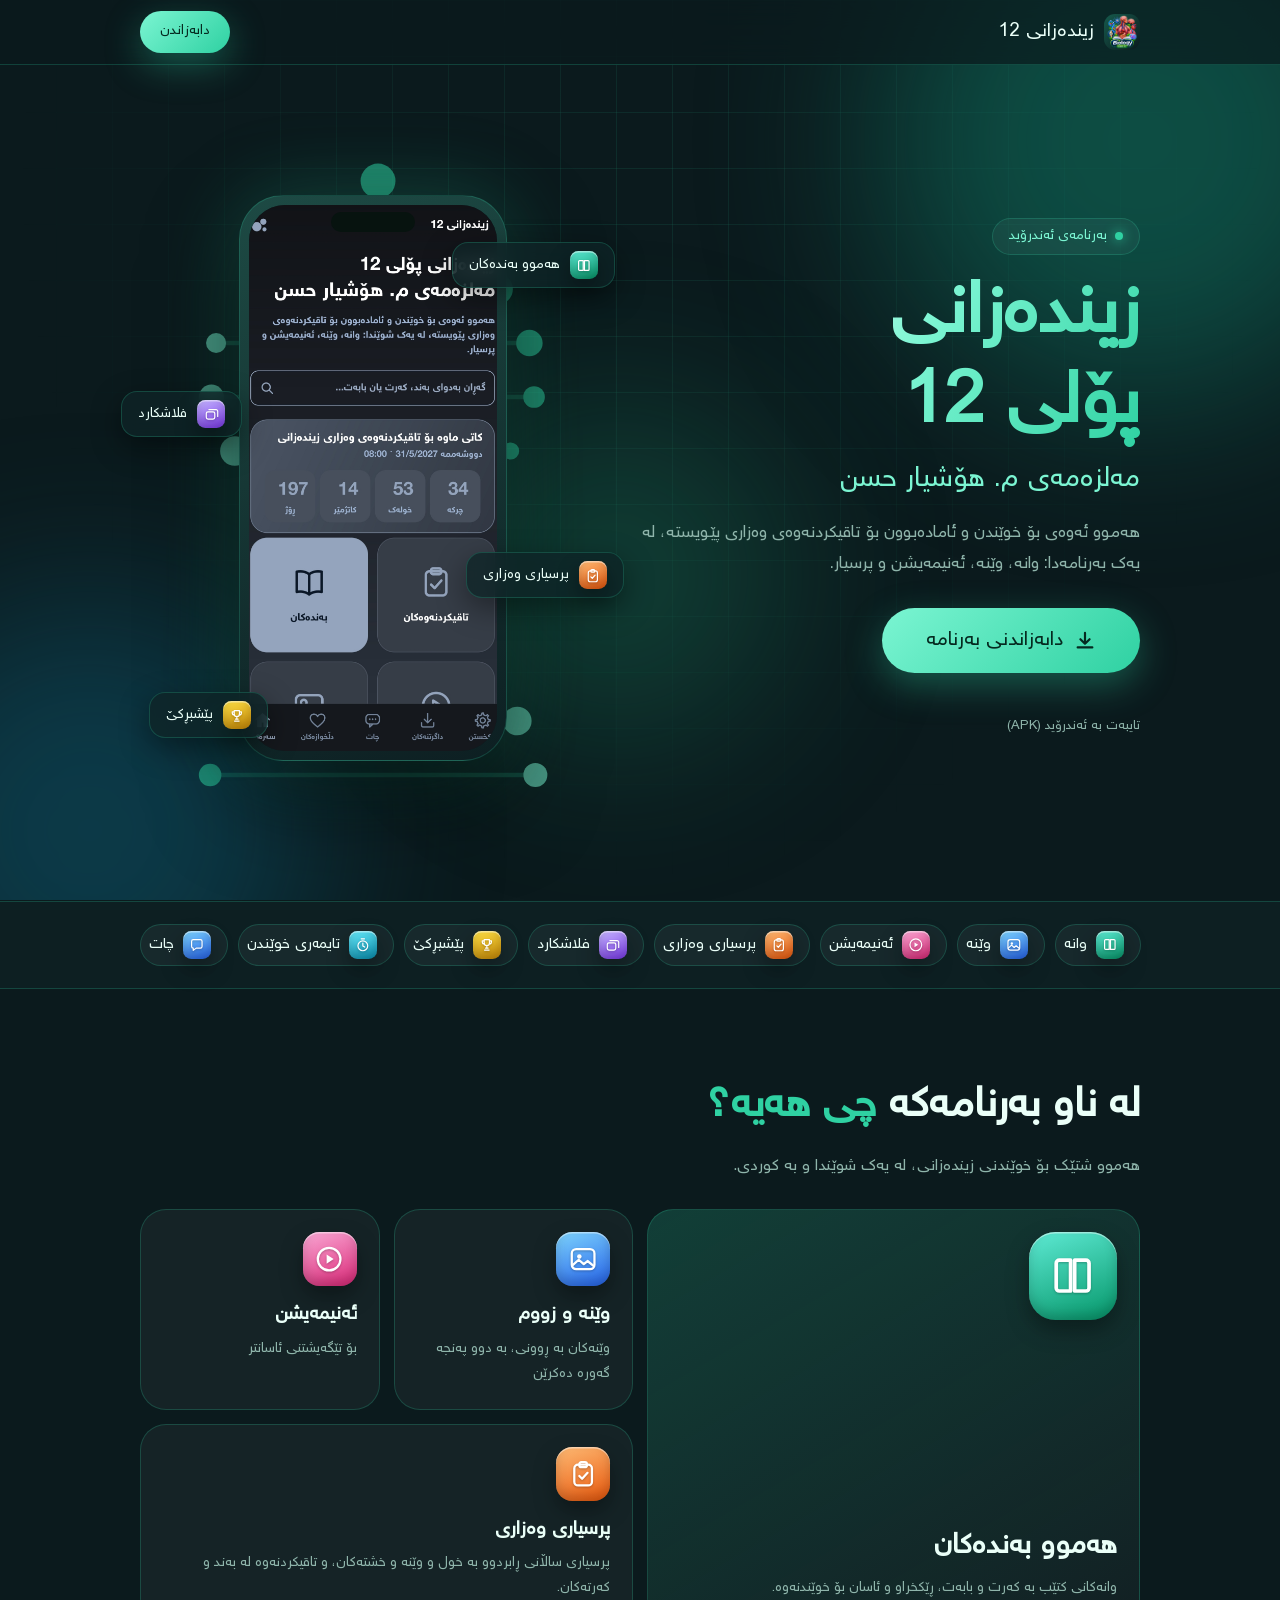
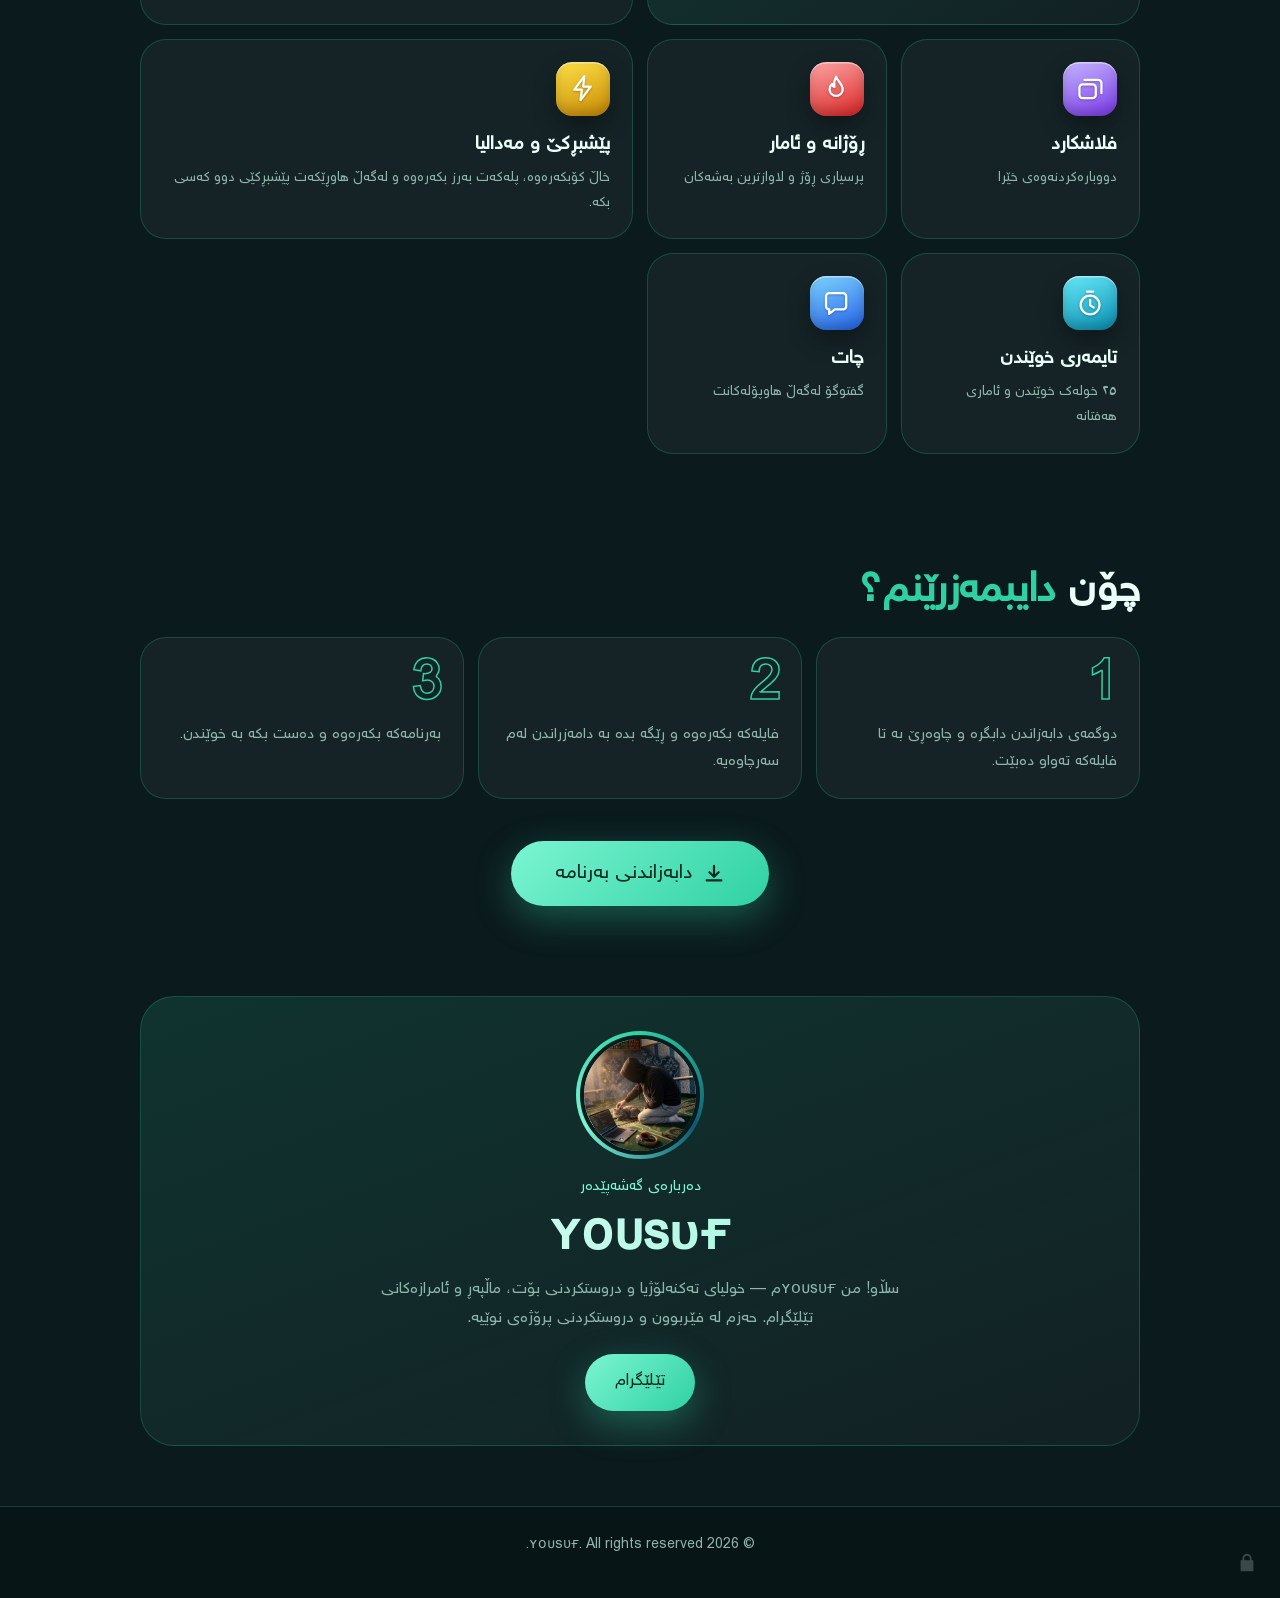
==== commit 62e5df6a: "Add files via upload" ====
--- a/index.html
+++ b/index.html
@@ -81,11 +81,6 @@
 .float{position:absolute;z-index:4;padding:8px 16px;border-radius:16px;background:rgba(15,36,39,.78);backdrop-filter:blur(10px);border:1px solid var(--line);font-size:14px;white-space:nowrap;box-shadow:0 10px 30px rgba(0,0,0,.4);animation:bob 6s ease-in-out infinite}
 .f1{top:12%;right:-2%}.f2{top:36%;left:-4%;animation-delay:-1.5s}.f3{top:62%;right:-4%;animation-delay:-3s}.f4{bottom:8%;left:2%;animation-delay:-4.5s}
 
-/* marquee */
-.marq{border-block:1px solid var(--line);background:rgba(15,36,39,.6);overflow:hidden;position:relative;z-index:2;direction:ltr}
-.marq div{display:flex;gap:44px;width:max-content;padding:14px 0;animation:mq 28s linear infinite;color:var(--mint2);font-size:18px}
-.marq span::after{content:'✦';margin-left:44px;color:var(--mint);opacity:.6}
-@keyframes mq{to{transform:translateX(-50%)}}
 
 /* بەشەکان */
 section{position:relative}
@@ -97,11 +92,10 @@
 .card{position:relative;padding:22px;border-radius:26px;background:var(--card);border:1px solid var(--line);overflow:hidden;--mx:50%;--my:50%;transition:transform .25s,border-color .25s}
 .card::before{content:'';position:absolute;inset:0;background:radial-gradient(260px circle at var(--mx) var(--my),rgba(47,209,162,.22),transparent 70%);opacity:0;transition:opacity .25s}
 .card:hover{transform:translateY(-4px);border-color:var(--mint)}.card:hover::before{opacity:1}
-.card i{font-style:normal;font-size:34px;display:block;margin-bottom:8px;position:relative}
 .card h3{font-size:19px;position:relative;margin-bottom:4px}
 .card p{color:var(--muted);font-size:14px;position:relative}
 .card.w2{grid-column:span 2}.card.big{grid-column:span 2;grid-row:span 2;background:linear-gradient(150deg,rgba(47,209,162,.2),rgba(255,255,255,.03));display:flex;flex-direction:column;justify-content:flex-end;min-height:260px}
-.card.big i{font-size:64px}.card.big h3{font-size:28px}
+.card.big h3{font-size:28px}
 
 .steps{display:grid;grid-template-columns:repeat(3,1fr);gap:14px;margin:6px 0 32px}
 .step{padding:22px;border-radius:26px;background:var(--card);border:1px solid var(--line)}
@@ -134,6 +128,23 @@
 .msg{margin-top:12px;font-size:14px}
 .x{position:absolute;top:18px;right:22px;font-size:34px;color:#fff;cursor:pointer;line-height:1;z-index:51}
 [hidden]{display:none!important}
+
+
+/* ئایکۆنی iOS */
+.ti{display:inline-flex;align-items:center;justify-content:center;width:54px;height:54px;border-radius:30%;color:#fff;position:relative;flex:none;
+  box-shadow:inset 0 1.5px 0 rgba(255,255,255,.45),inset 0 -6px 12px rgba(0,0,0,.18),0 10px 22px rgba(0,0,0,.35)}
+.ti svg{width:56%;height:56%;filter:drop-shadow(0 1px 1px rgba(0,0,0,.25))}
+.ti.mini{width:28px;height:28px}
+.ti.g1{background:linear-gradient(160deg,#5eead4,#059669)}.ti.g2{background:linear-gradient(160deg,#7dd3fc,#2563eb)}
+.ti.g3{background:linear-gradient(160deg,#fdba74,#ea580c)}.ti.g4{background:linear-gradient(160deg,#f9a8d4,#db2777)}
+.ti.g5{background:linear-gradient(160deg,#c4b5fd,#7c3aed)}.ti.g6{background:linear-gradient(160deg,#fde047,#ca8a04)}
+.ti.g7{background:linear-gradient(160deg,#67e8f9,#0891b2)}.ti.g8{background:linear-gradient(160deg,#fca5a5,#dc2626)}
+.card .ti{margin-bottom:12px;position:relative}
+.card.big .ti{width:88px;height:88px;margin-bottom:auto}
+.float{display:flex;align-items:center;gap:10px}
+.pills{display:flex;flex-wrap:wrap;justify-content:center;gap:10px;padding:22px 20px;border-block:1px solid var(--line);background:rgba(15,36,39,.6);position:relative;z-index:2}
+.pill{display:flex;align-items:center;gap:9px;padding:6px 16px 6px 8px;border-radius:999px;background:var(--card);border:1px solid var(--line);font-size:15px}
+.btn .ti{display:none}
 
 /* ئاشکراکردن */
 .rv{opacity:0;transform:translateY(26px);transition:opacity .7s,transform .7s}
@@ -153,6 +164,17 @@
 <body>
 <svg width="0" height="0" style="position:absolute" aria-hidden="true">
   <symbol id="logo" viewBox="0 0 48 48"><circle cx="18" cy="20" r="13" fill="currentColor"/><circle cx="35" cy="30" r="7" fill="currentColor" opacity=".85"/><circle cx="31" cy="11" r="5" fill="currentColor" opacity=".7"/></symbol>
+  <symbol id="i-book" viewBox="0 0 24 24"><path d="M4 5.5C4 4.7 4.7 4 5.5 4H11v15H5.5C4.7 19 4 18.3 4 17.5v-12zM20 5.5c0-.8-.7-1.5-1.5-1.5H13v15h5.5c.8 0 1.5-.7 1.5-1.5v-12z" fill="none" stroke="currentColor" stroke-width="1.8" stroke-linejoin="round"/></symbol>
+  <symbol id="i-photo" viewBox="0 0 24 24"><rect x="3" y="4" width="18" height="16" rx="3.5" fill="none" stroke="currentColor" stroke-width="1.8"/><circle cx="9" cy="10" r="1.8" fill="currentColor"/><path d="M3.5 17l5-4.5 4 3.5 3-2.5 5 4" fill="none" stroke="currentColor" stroke-width="1.8" stroke-linecap="round" stroke-linejoin="round"/></symbol>
+  <symbol id="i-play" viewBox="0 0 24 24"><circle cx="12" cy="12" r="9" fill="none" stroke="currentColor" stroke-width="1.8"/><path d="M10 8.3l5.6 3.7-5.6 3.7z" fill="currentColor"/></symbol>
+  <symbol id="i-clip" viewBox="0 0 24 24"><rect x="5" y="4.5" width="14" height="16.5" rx="3" fill="none" stroke="currentColor" stroke-width="1.8"/><rect x="9" y="2.5" width="6" height="4" rx="1.6" fill="none" stroke="currentColor" stroke-width="1.8"/><path d="M9 13.5l2.2 2.2 4.3-4.7" fill="none" stroke="currentColor" stroke-width="1.8" stroke-linecap="round" stroke-linejoin="round"/></symbol>
+  <symbol id="i-cards" viewBox="0 0 24 24"><rect x="3.5" y="9" width="13" height="11" rx="2.6" fill="none" stroke="currentColor" stroke-width="1.8"/><path d="M7.5 5.5h11a2.5 2.5 0 012.5 2.5v8" fill="none" stroke="currentColor" stroke-width="1.8" stroke-linecap="round"/></symbol>
+  <symbol id="i-flame" viewBox="0 0 24 24"><path d="M12 3c1 3.6 5.2 5.6 5.2 10a5.2 5.2 0 01-10.4 0c0-2 1-3.3 2.1-4.3.2 1.4.9 2.1 1.7 2.3C10.2 8 10.5 5.6 12 3z" fill="none" stroke="currentColor" stroke-width="1.8" stroke-linejoin="round"/></symbol>
+  <symbol id="i-bolt" viewBox="0 0 24 24"><path d="M13 2.5L5 13.2h6l-1 8.3 8-10.7h-6l1-8.3z" fill="none" stroke="currentColor" stroke-width="1.8" stroke-linejoin="round"/></symbol>
+  <symbol id="i-trophy" viewBox="0 0 24 24"><path d="M8 4h8v5a4 4 0 01-8 0V4zM8 6H5v1.5A3 3 0 008 10.5M16 6h3v1.5a3 3 0 01-3 3M12 13.2V17M8.5 20h7M10 17h4" fill="none" stroke="currentColor" stroke-width="1.8" stroke-linecap="round" stroke-linejoin="round"/></symbol>
+  <symbol id="i-timer" viewBox="0 0 24 24"><circle cx="12" cy="13.5" r="7.5" fill="none" stroke="currentColor" stroke-width="1.8"/><path d="M12 9.5v4.3l2.8 1.7M9.5 2.8h5" fill="none" stroke="currentColor" stroke-width="1.8" stroke-linecap="round" stroke-linejoin="round"/></symbol>
+  <symbol id="i-chat" viewBox="0 0 24 24"><path d="M4 6.5A2.5 2.5 0 016.5 4h11A2.5 2.5 0 0120 6.5v8a2.5 2.5 0 01-2.5 2.5H11l-4.5 3.5V17A2.5 2.5 0 014 14.5v-8z" fill="none" stroke="currentColor" stroke-width="1.8" stroke-linejoin="round"/></symbol>
+  <symbol id="i-send" viewBox="0 0 24 24"><path d="M21 3.5L3 10.8l6.2 2.4L11.5 20l3.2-4.3 4.6 3.3L21 3.5z" fill="none" stroke="currentColor" stroke-width="1.8" stroke-linejoin="round"/></symbol>
   <symbol id="dl" viewBox="0 0 24 24"><path d="M12 3v12m0 0l-5-5m5 5l5-5M4 19h16" fill="none" stroke="currentColor" stroke-width="2.4" stroke-linecap="round" stroke-linejoin="round"/></symbol>
 </svg>
 <div class="aurora"><i></i><i></i><i></i></div><div class="grid-bg"></div>
@@ -186,28 +208,28 @@
       <img src="Biology_Class12.png" alt="زیندەزانی 12" onerror="this.remove()">
       <div class="ph"><svg><use href="#logo"/></svg><span>زیندەزانی 12</span></div>
     </div></div>
-    <div class="float f1">📖 هەموو بەندەکان</div>
-    <div class="float f2">🗂️ فلاشکارد</div>
-    <div class="float f3">📋 پرسیاری وەزاری</div>
-    <div class="float f4">🏆 پێشبڕکێ</div>
-  </div>
-</div></section>
-
-<div class="marq"><div id="mq"></div></div>
+    <div class="float f1"><span class="ti mini g1"><svg><use href="#i-book"/></svg></span>هەموو بەندەکان</div>
+    <div class="float f2"><span class="ti mini g5"><svg><use href="#i-cards"/></svg></span>فلاشکارد</div>
+    <div class="float f3"><span class="ti mini g3"><svg><use href="#i-clip"/></svg></span>پرسیاری وەزاری</div>
+    <div class="float f4"><span class="ti mini g6"><svg><use href="#i-trophy"/></svg></span>پێشبڕکێ</div>
+  </div>
+</div></section>
+
+<div class="pills"><span class="pill"><span class="ti mini g1"><svg><use href="#i-book"/></svg></span>وانە</span><span class="pill"><span class="ti mini g2"><svg><use href="#i-photo"/></svg></span>وێنە</span><span class="pill"><span class="ti mini g4"><svg><use href="#i-play"/></svg></span>ئەنیمەیشن</span><span class="pill"><span class="ti mini g3"><svg><use href="#i-clip"/></svg></span>پرسیاری وەزاری</span><span class="pill"><span class="ti mini g5"><svg><use href="#i-cards"/></svg></span>فلاشکارد</span><span class="pill"><span class="ti mini g6"><svg><use href="#i-trophy"/></svg></span>پێشبڕکێ</span><span class="pill"><span class="ti mini g7"><svg><use href="#i-timer"/></svg></span>تایمەری خوێندن</span><span class="pill"><span class="ti mini g2"><svg><use href="#i-chat"/></svg></span>چات</span></div>
 
 <section id="features" class="sec"><div class="in">
   <h2 class="rv">لە ناو بەرنامەکە <em>چی هەیە؟</em></h2>
   <p class="d rv">هەموو شتێک بۆ خوێندنی زیندەزانی، لە یەک شوێندا و بە کوردی.</p>
   <div class="bento">
-    <article class="card big rv"><i>📖</i><h3>هەموو بەندەکان</h3><p>وانەکانی کتێب بە کەرت و بابەت، ڕێکخراو و ئاسان بۆ خوێندنەوە.</p></article>
-    <article class="card rv"><i>🖼️</i><h3>وێنە و زووم</h3><p>وێنەکان بە ڕوونی، بە دوو پەنجە گەورە دەکرێن</p></article>
-    <article class="card rv"><i>▶️</i><h3>ئەنیمەیشن</h3><p>بۆ تێگەیشتنی ئاسانتر</p></article>
-    <article class="card w2 rv"><i>📋</i><h3>پرسیاری وەزاری</h3><p>پرسیاری ساڵانی ڕابردوو بە خول و وێنە و خشتەکان، و تاقیکردنەوە لە بەند و کەرتەکان.</p></article>
-    <article class="card rv"><i>🗂️</i><h3>فلاشکارد</h3><p>دووبارەکردنەوەی خێرا</p></article>
-    <article class="card rv"><i>🔥</i><h3>ڕۆژانە و ئامار</h3><p>پرسیاری ڕۆژ و لاوازترین بەشەکان</p></article>
-    <article class="card w2 rv"><i>⚔️</i><h3>پێشبڕکێ و مەدالیا</h3><p>خاڵ کۆبکەرەوە، پلەکەت بەرز بکەرەوە و لەگەڵ هاوڕێکەت پێشبڕکێی دوو کەسی بکە.</p></article>
-    <article class="card rv"><i>⏱️</i><h3>تایمەری خوێندن</h3><p>٢٥ خولەک خوێندن و ئاماری هەفتانە</p></article>
-    <article class="card rv"><i>💬</i><h3>چات</h3><p>گفتوگۆ لەگەڵ هاوپۆلەکانت</p></article>
+    <article class="card big rv"><span class="ti g1"><svg><use href="#i-book"/></svg></span><h3>هەموو بەندەکان</h3><p>وانەکانی کتێب بە کەرت و بابەت، ڕێکخراو و ئاسان بۆ خوێندنەوە.</p></article>
+    <article class="card rv"><span class="ti g2"><svg><use href="#i-photo"/></svg></span><h3>وێنە و زووم</h3><p>وێنەکان بە ڕوونی، بە دوو پەنجە گەورە دەکرێن</p></article>
+    <article class="card rv"><span class="ti g4"><svg><use href="#i-play"/></svg></span><h3>ئەنیمەیشن</h3><p>بۆ تێگەیشتنی ئاسانتر</p></article>
+    <article class="card w2 rv"><span class="ti g3"><svg><use href="#i-clip"/></svg></span><h3>پرسیاری وەزاری</h3><p>پرسیاری ساڵانی ڕابردوو بە خول و وێنە و خشتەکان، و تاقیکردنەوە لە بەند و کەرتەکان.</p></article>
+    <article class="card rv"><span class="ti g5"><svg><use href="#i-cards"/></svg></span><h3>فلاشکارد</h3><p>دووبارەکردنەوەی خێرا</p></article>
+    <article class="card rv"><span class="ti g8"><svg><use href="#i-flame"/></svg></span><h3>ڕۆژانە و ئامار</h3><p>پرسیاری ڕۆژ و لاوازترین بەشەکان</p></article>
+    <article class="card w2 rv"><span class="ti g6"><svg><use href="#i-bolt"/></svg></span><h3>پێشبڕکێ و مەدالیا</h3><p>خاڵ کۆبکەرەوە، پلەکەت بەرز بکەرەوە و لەگەڵ هاوڕێکەت پێشبڕکێی دوو کەسی بکە.</p></article>
+    <article class="card rv"><span class="ti g7"><svg><use href="#i-timer"/></svg></span><h3>تایمەری خوێندن</h3><p>٢٥ خولەک خوێندن و ئاماری هەفتانە</p></article>
+    <article class="card rv"><span class="ti g2"><svg><use href="#i-chat"/></svg></span><h3>چات</h3><p>گفتوگۆ لەگەڵ هاوپۆلەکانت</p></article>
   </div>
 </div></section>
 
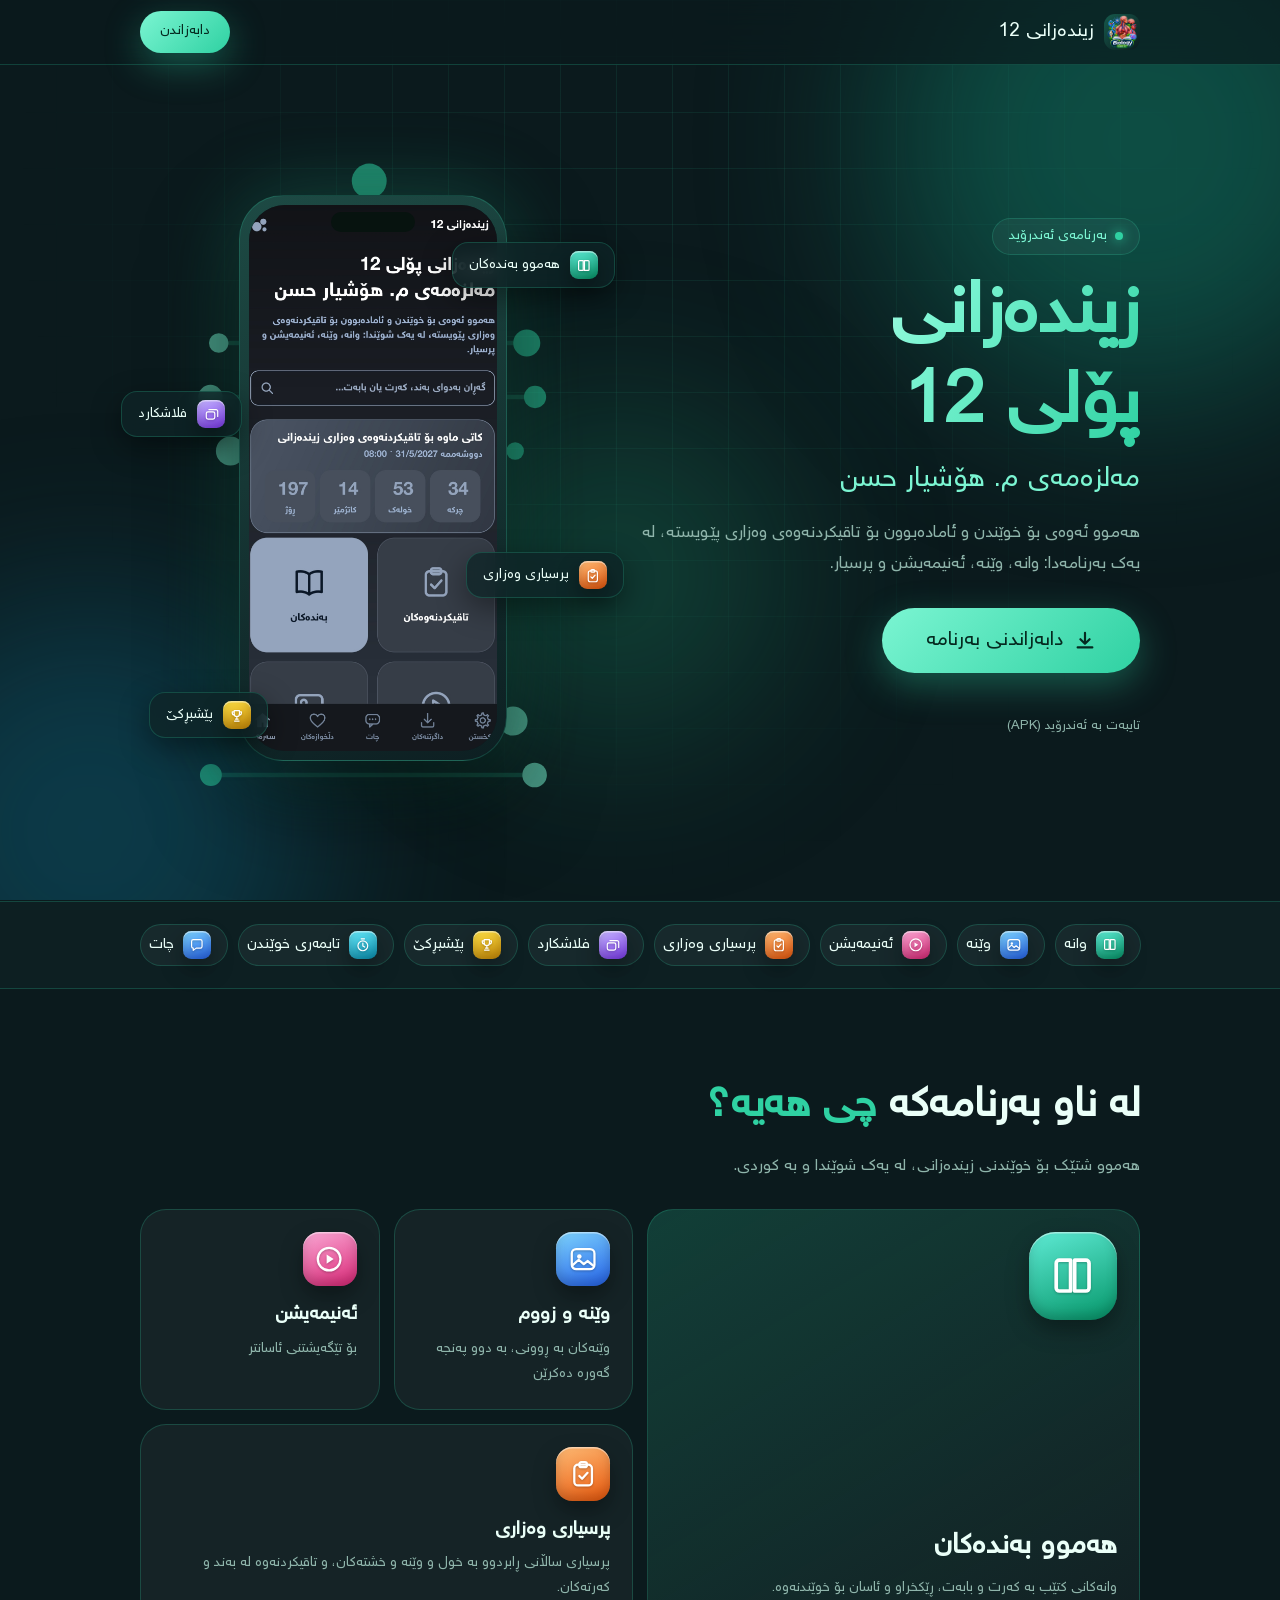
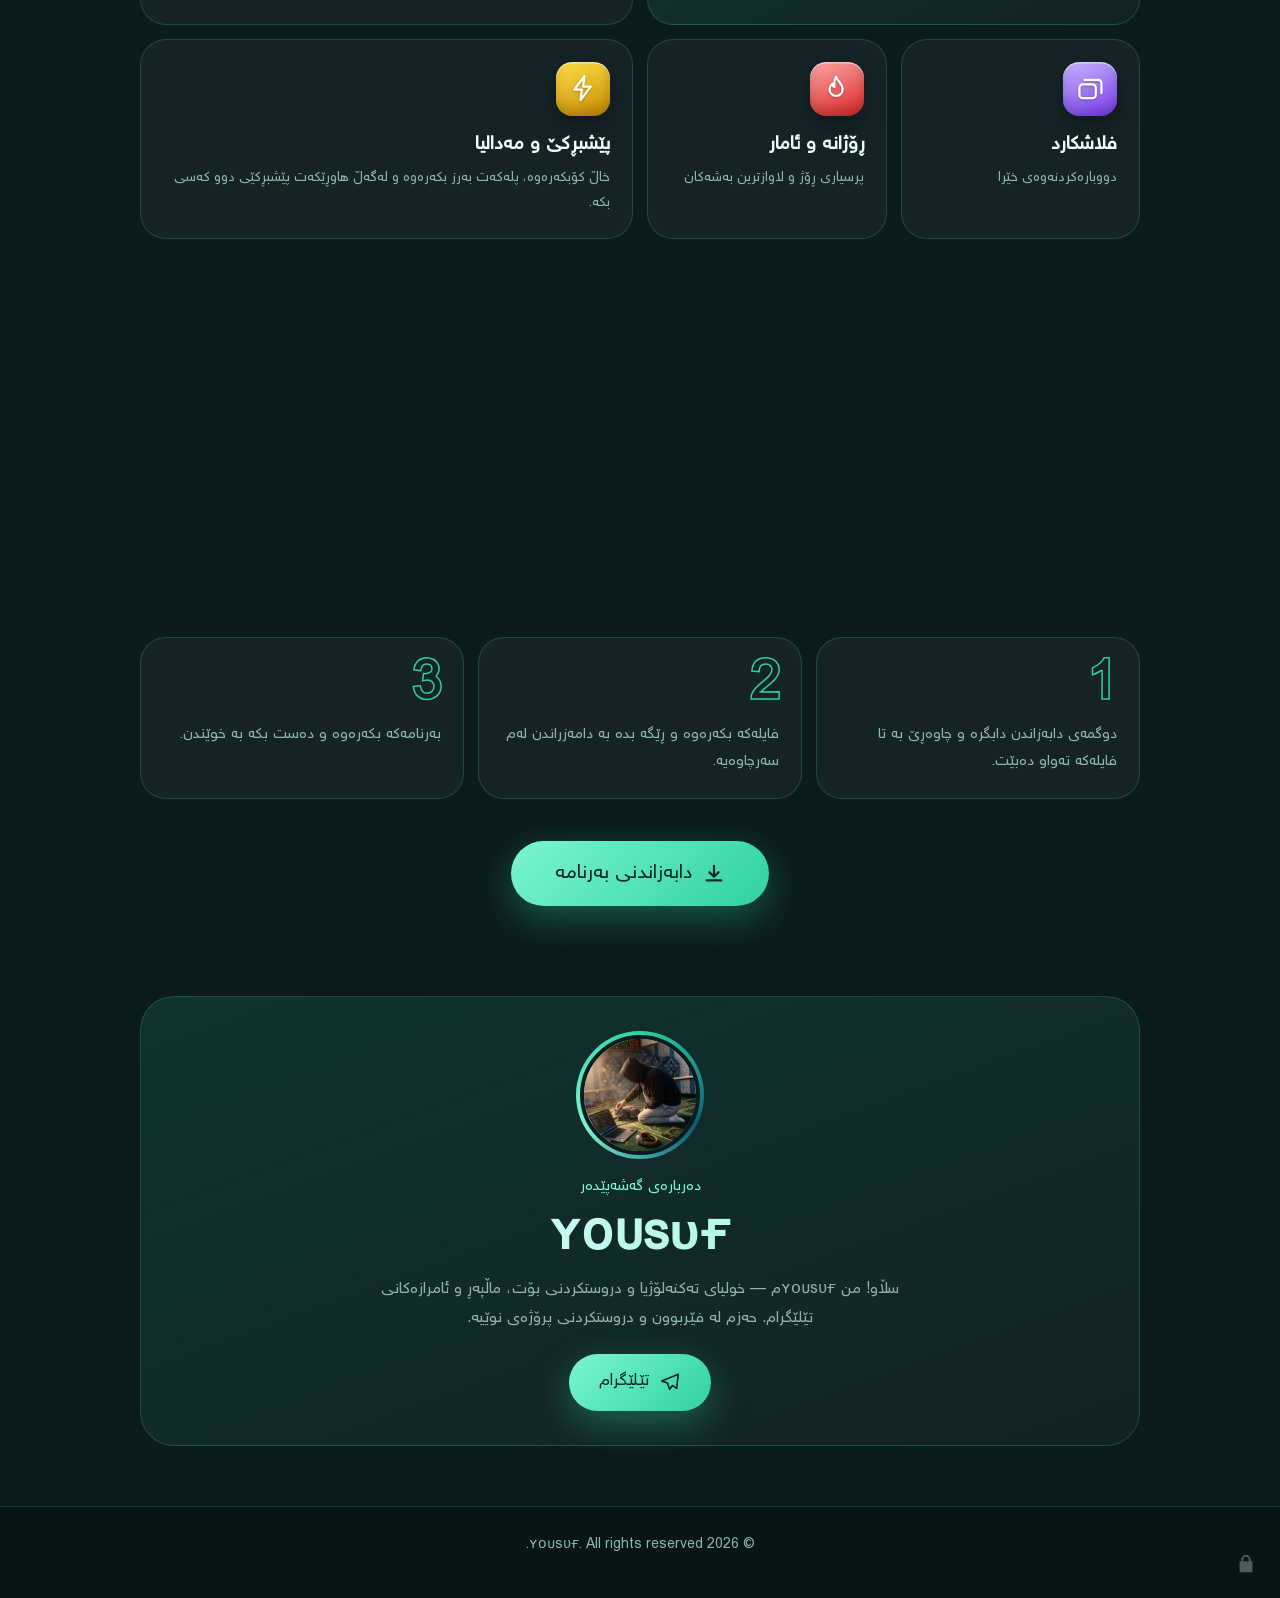
==== commit 87d9c0c7: "Add files via upload" ====
--- a/index.html
+++ b/index.html
@@ -114,8 +114,9 @@
 .dev p{color:var(--muted);max-width:520px;margin:0 auto 20px}
 
 footer{position:relative;z-index:2;border-top:1px solid var(--line);padding:26px 0 40px;text-align:center;color:var(--muted);font-size:14px;background:rgba(7,19,21,.6)}
-.lock{position:absolute;bottom:24px;right:22px;width:22px;height:22px;color:rgba(234,255,248,.22);cursor:pointer;transition:.2s}
-.lock:hover{color:var(--mint)}
+.lock{position:absolute;bottom:8px;right:8px;width:52px;height:52px;display:flex;align-items:center;justify-content:center;background:none;border:0;color:rgba(234,255,248,.3);cursor:pointer;touch-action:manipulation;z-index:5}
+.lock svg{width:22px;height:22px;pointer-events:none}
+.lock:active,.lock:hover{color:var(--mint)}
 
 /* ئەدمین */
 .modal{display:none;position:fixed;inset:0;z-index:50;background:rgba(0,0,0,.78);backdrop-filter:blur(6px);align-items:center;justify-content:center;padding:16px}
@@ -249,13 +250,13 @@
     <small>دەربارەی گەشەپێدەر</small>
     <h3>ʏᴏᴜsυғ</h3>
     <p>سڵاو! من ʏᴏᴜsυғم — خولیای تەکنەلۆژیا و دروستکردنی بۆت، ماڵپەڕ و ئامرازەکانی تێلێگرام. حەزم لە فێربوون و دروستکردنی پرۆژەی نوێیە.</p>
-    <a class="btn" href="https://t.me/JACK_721_MOD" target="_blank" rel="noopener">تێلێگرام</a>
+    <a class="btn" href="https://t.me/JACK_721_MOD" target="_blank" rel="noopener"><svg><use href="#i-send"/></svg>تێلێگرام</a>
   </div>
 </div></section>
 
 <footer>
-  <p>© 2026 ʏᴏᴜsυғ. All rights reserved.</p>
-  <svg class="lock" id="lockBtn" viewBox="0 0 24 24" fill="currentColor"><path d="M17 9V7a5 5 0 0 0-10 0v2H5v12h14V9h-2zm-8-2a3 3 0 0 1 6 0v2H9V7z"/></svg>
+  <p id="copy">© 2026 ʏᴏᴜsυғ. All rights reserved.</p>
+  <button class="lock" id="lockBtn" type="button" aria-label="admin"><svg viewBox="0 0 24 24" fill="currentColor"><path d="M17 9V7a5 5 0 0 0-10 0v2H5v12h14V9h-2zm-8-2a3 3 0 0 1 6 0v2H9V7z"/></svg></button>
 </footer>
 
 <div class="modal" id="adminModal">
@@ -275,6 +276,6 @@
     <p class="msg" id="aMsg" hidden></p>
   </div>
 </div>
-<script src="script.js"></script>
+<script src="script.js?v=7"></script>
 </body>
 </html>
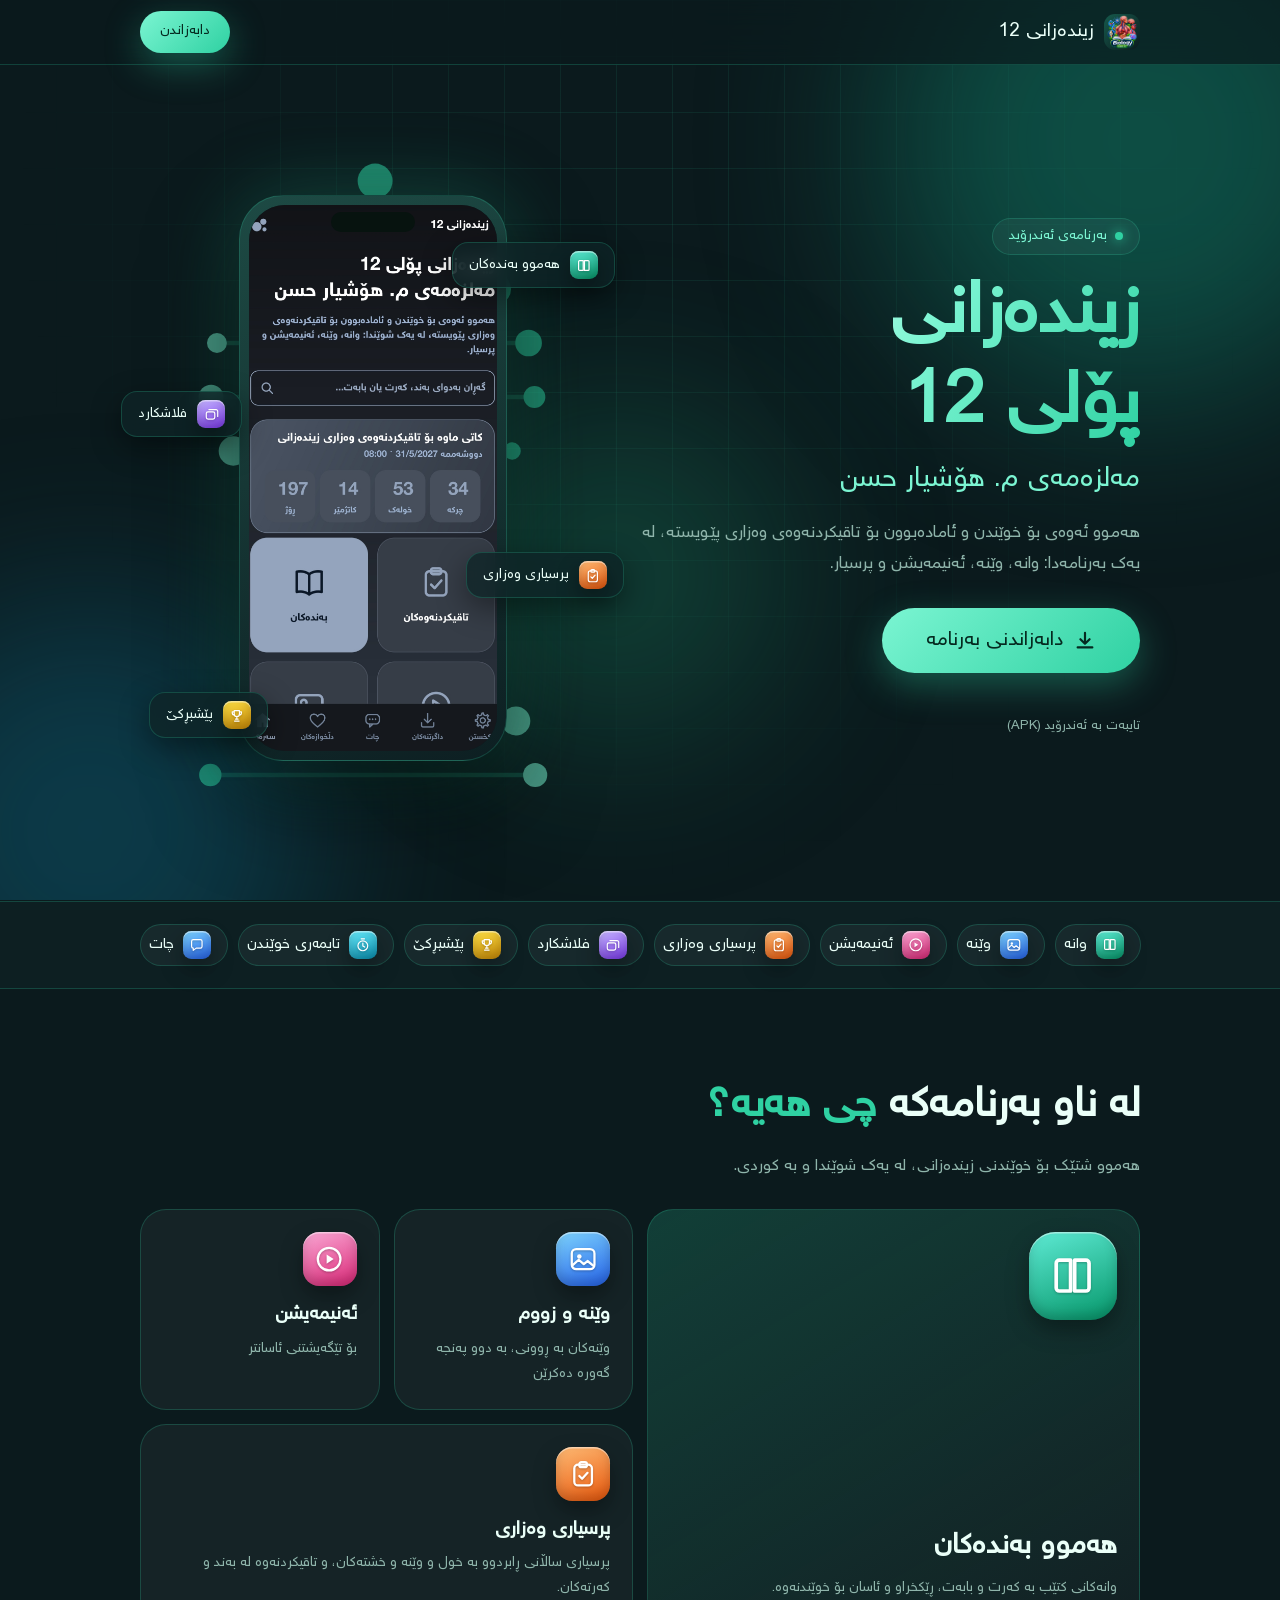
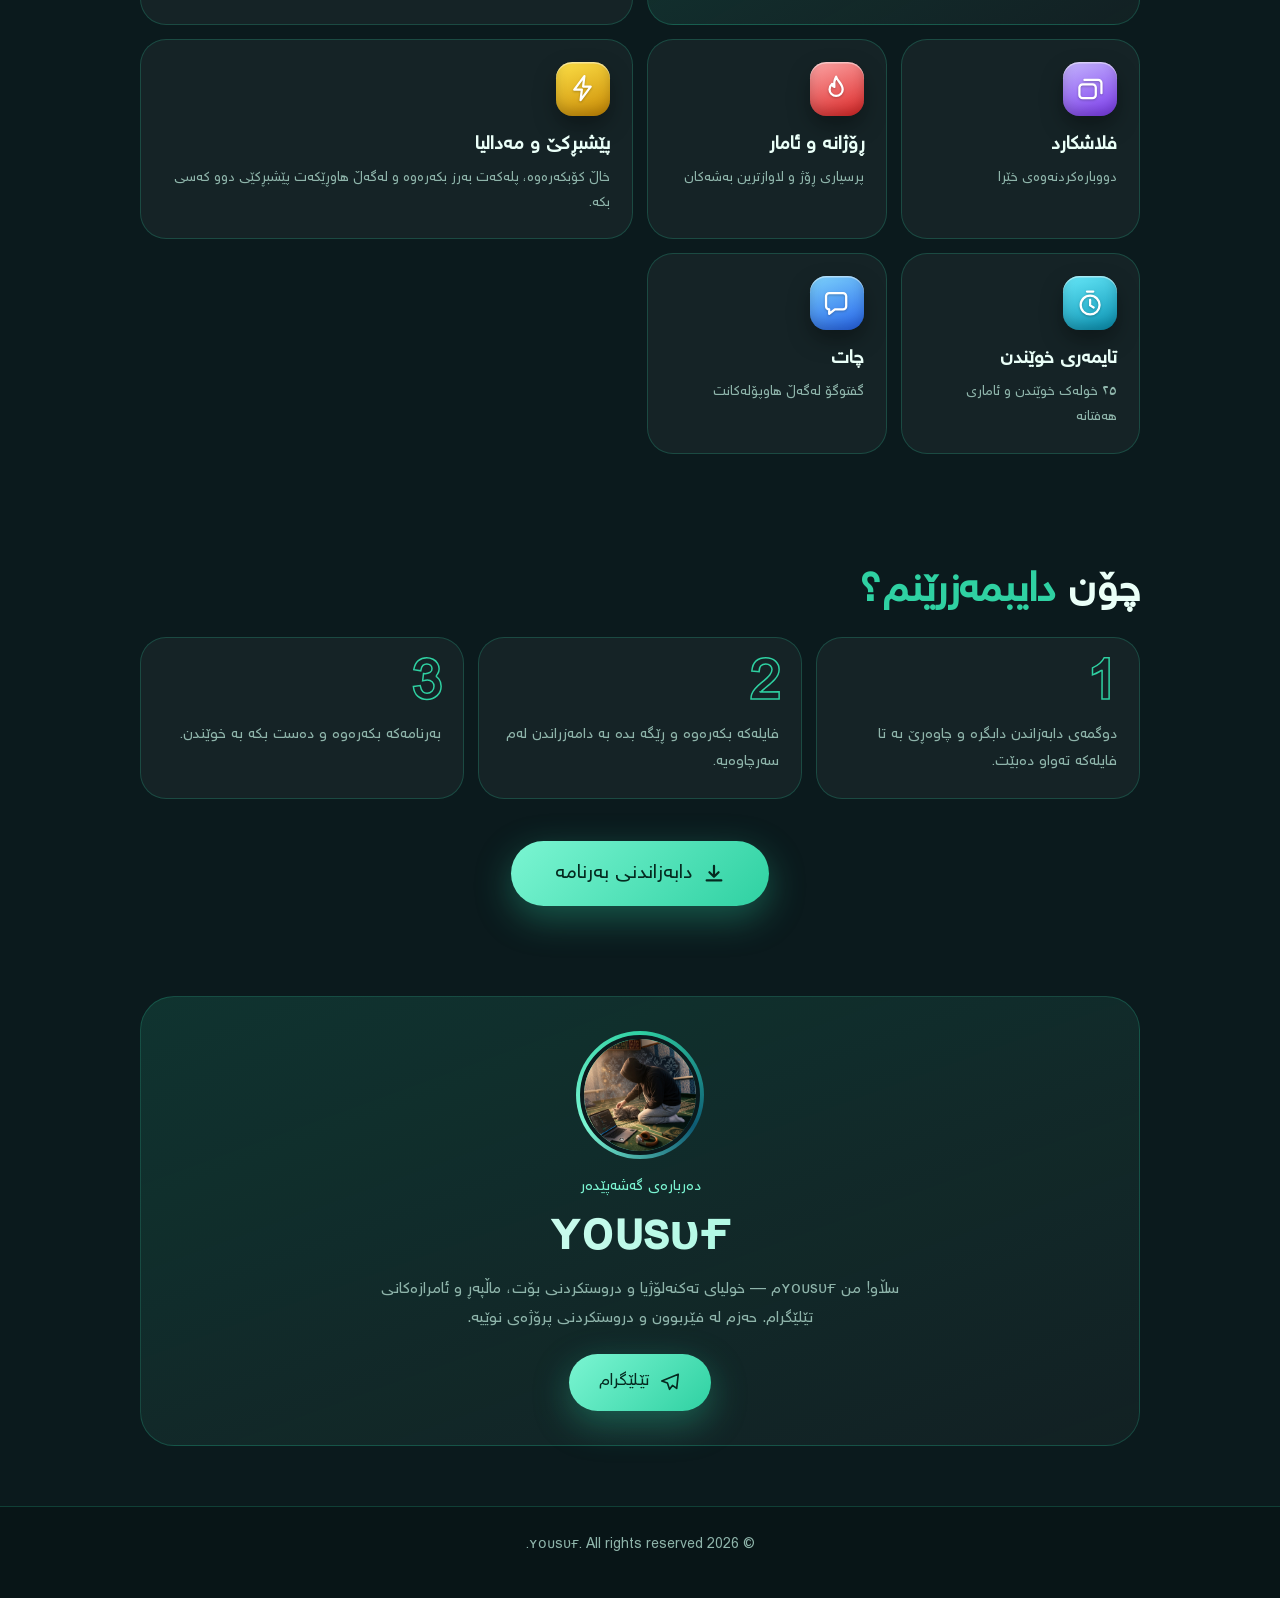
==== commit 5999fa6d: "Add files via upload" ====
--- a/index.html
+++ b/index.html
@@ -255,27 +255,9 @@
 </div></section>
 
 <footer>
-  <p id="copy">© 2026 ʏᴏᴜsυғ. All rights reserved.</p>
-  <button class="lock" id="lockBtn" type="button" aria-label="admin"><svg viewBox="0 0 24 24" fill="currentColor"><path d="M17 9V7a5 5 0 0 0-10 0v2H5v12h14V9h-2zm-8-2a3 3 0 0 1 6 0v2H9V7z"/></svg></button>
+  <p>© 2026 ʏᴏᴜsυғ. All rights reserved.</p>
 </footer>
 
-<div class="modal" id="adminModal">
-  <div class="x" id="aX">&times;</div>
-  <div class="sheet" id="stepLogin">
-    <h3>بەشی ئەدمین</h3>
-    <input type="password" id="aPass" placeholder="پاسۆرد" autocomplete="off">
-    <button class="btn" id="aLogin">چوونەژوورەوە</button>
-    <p class="msg" id="aMsg1" hidden></p>
-  </div>
-  <div class="sheet" id="stepLink" hidden>
-    <h3>لینکی بەرنامە</h3>
-    <input type="text" id="aUrl" dir="ltr" placeholder="https://...">
-    <div id="tokBox" hidden><label>GitHub Token (تەنها یەکجار لەسەر ئەم ئامێرە)</label><input type="password" id="aTok" dir="ltr" autocomplete="off" placeholder="github_pat_..."></div>
-    <div id="repoBox" hidden><label>ڕیپۆ (owner/repo)</label><input type="text" id="aRepo" dir="ltr" placeholder="username/-bio-12"></div>
-    <button class="btn" id="aSave">تۆمارکردن</button>
-    <p class="msg" id="aMsg" hidden></p>
-  </div>
-</div>
-<script src="script.js?v=7"></script>
+<script src="script.js?v=9"></script>
 </body>
 </html>
